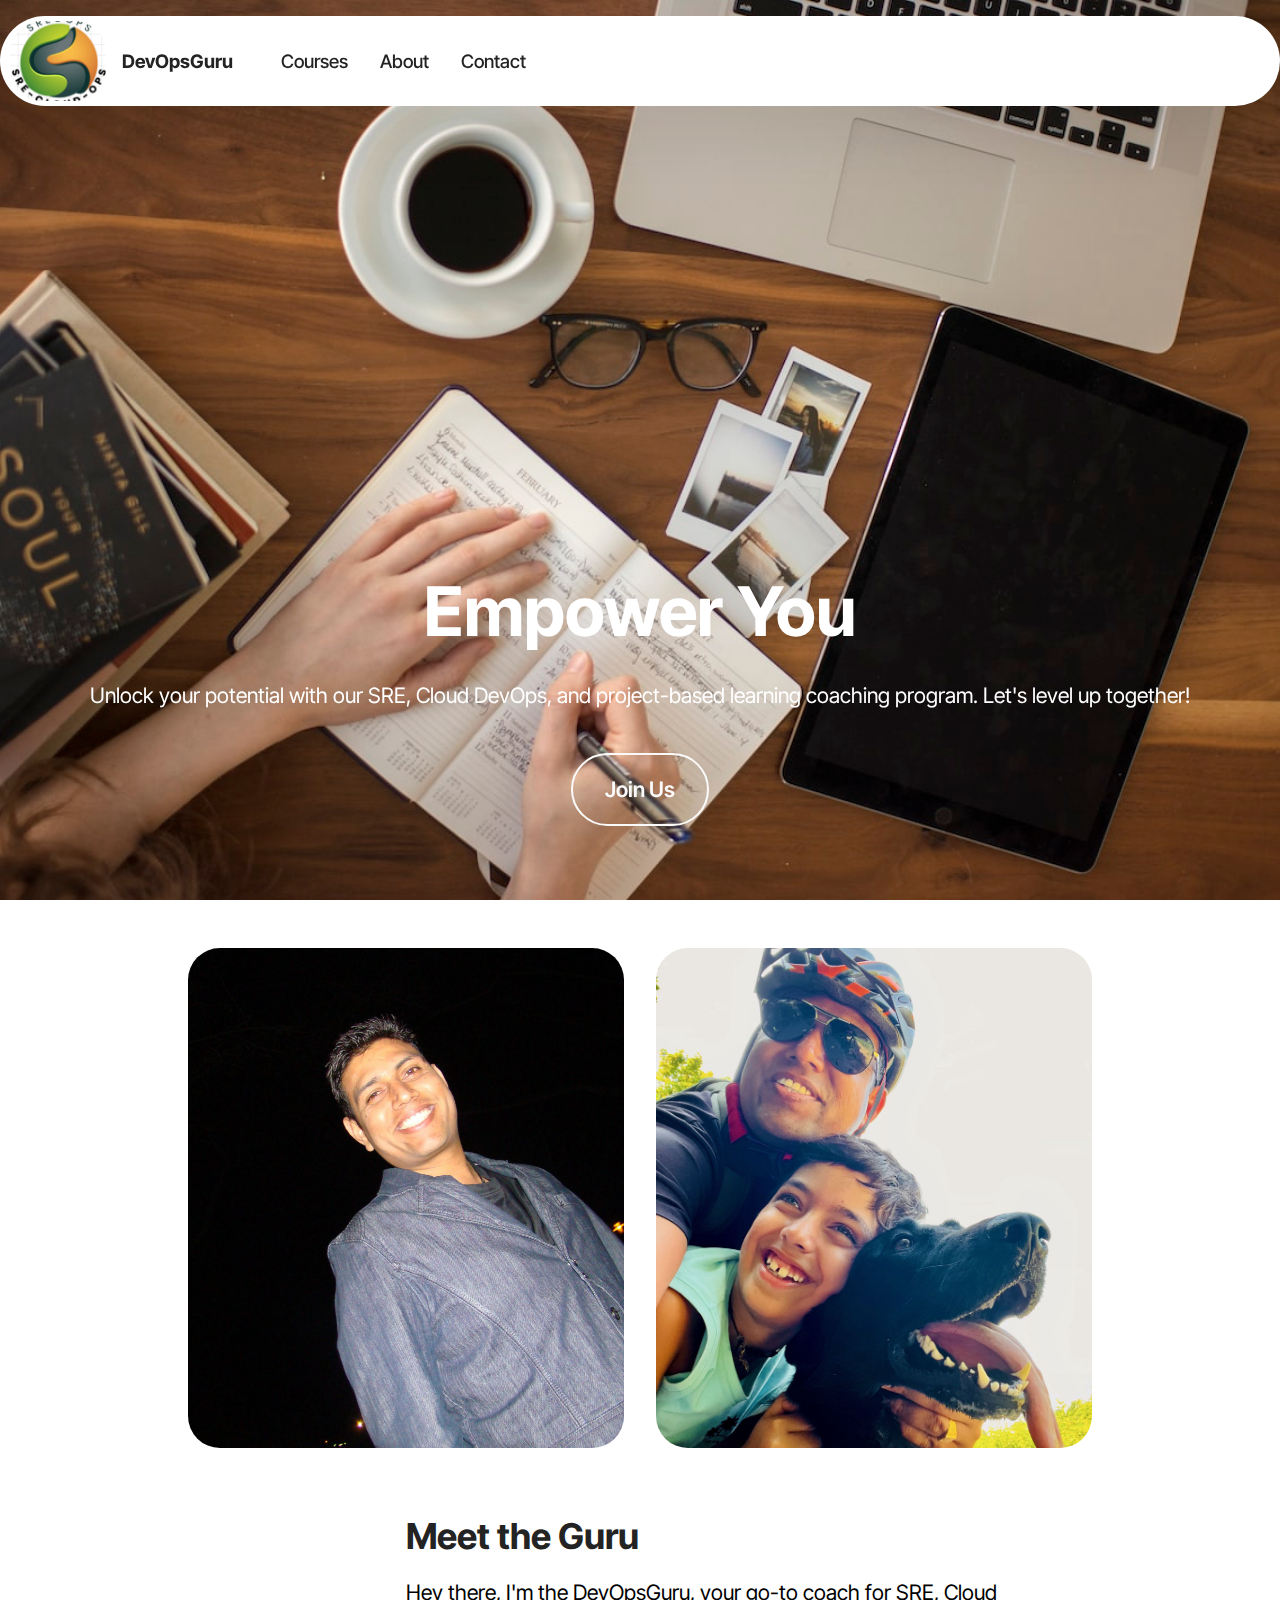
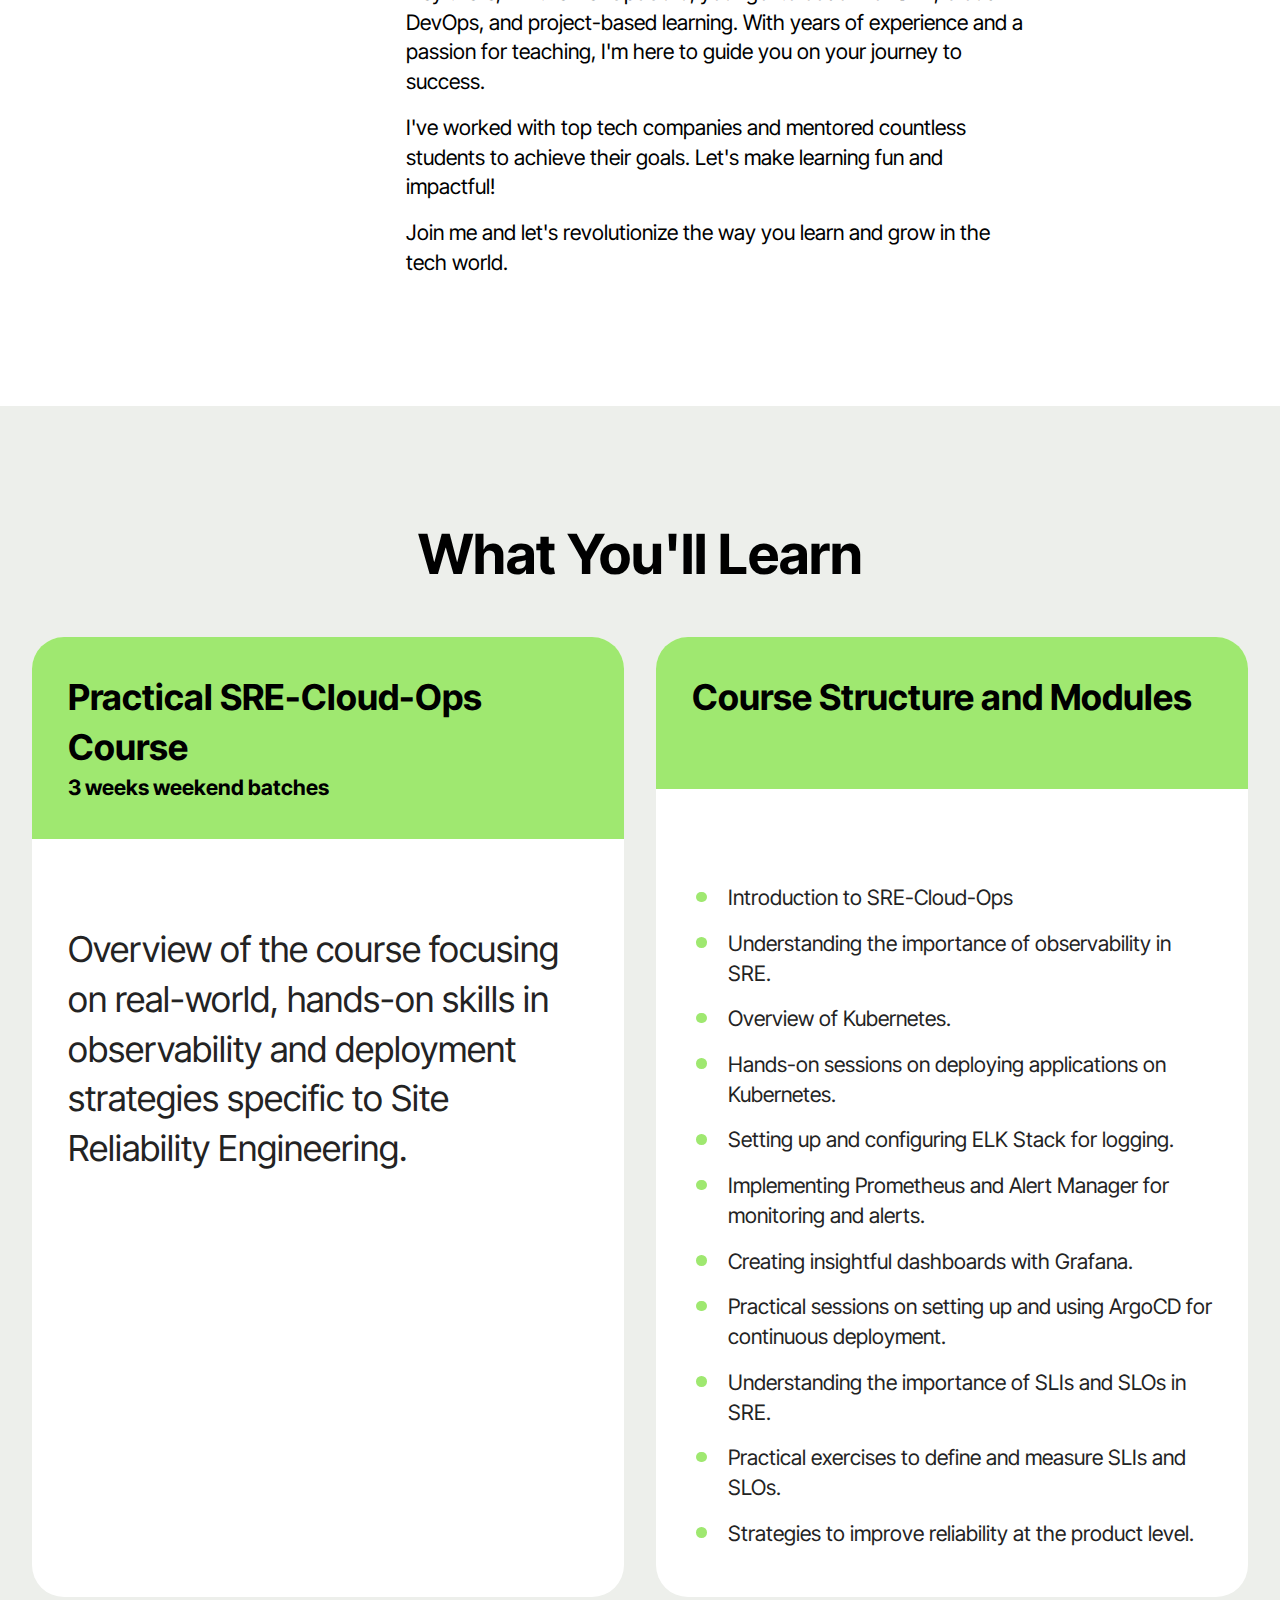
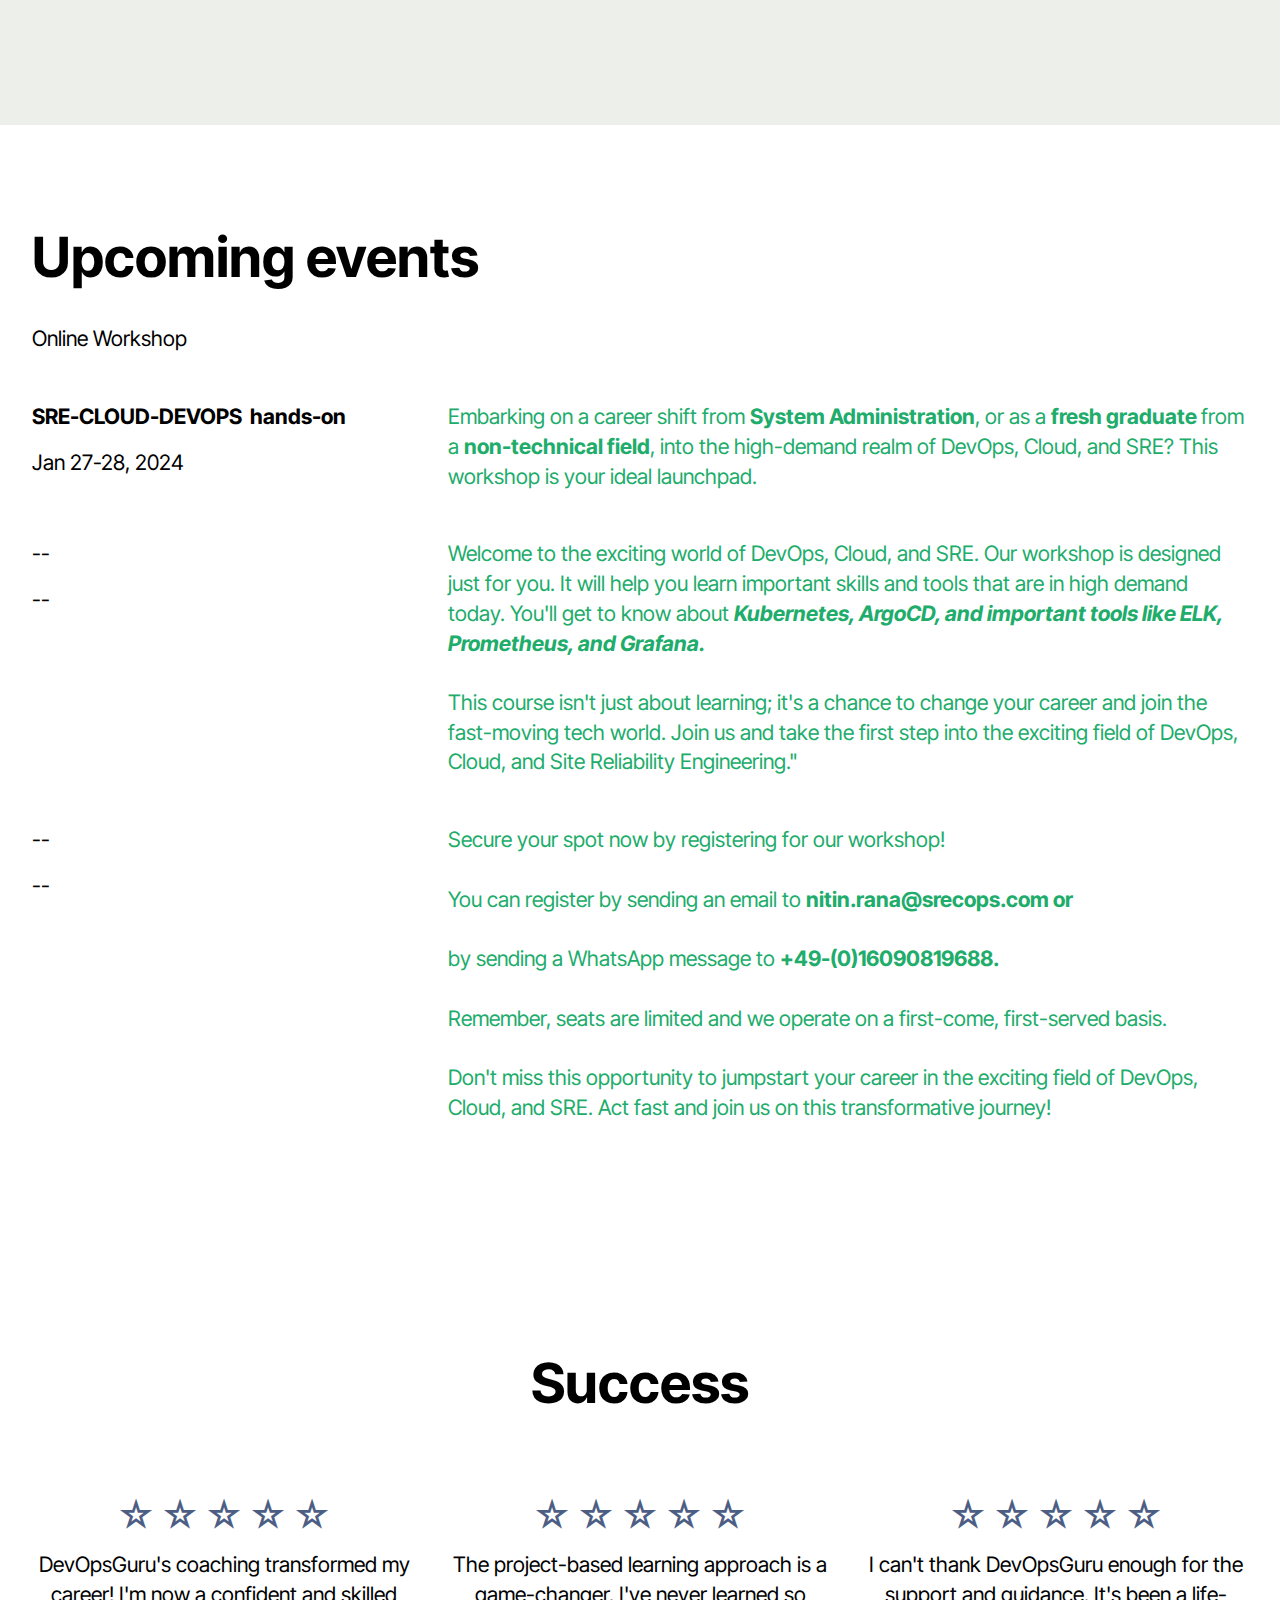
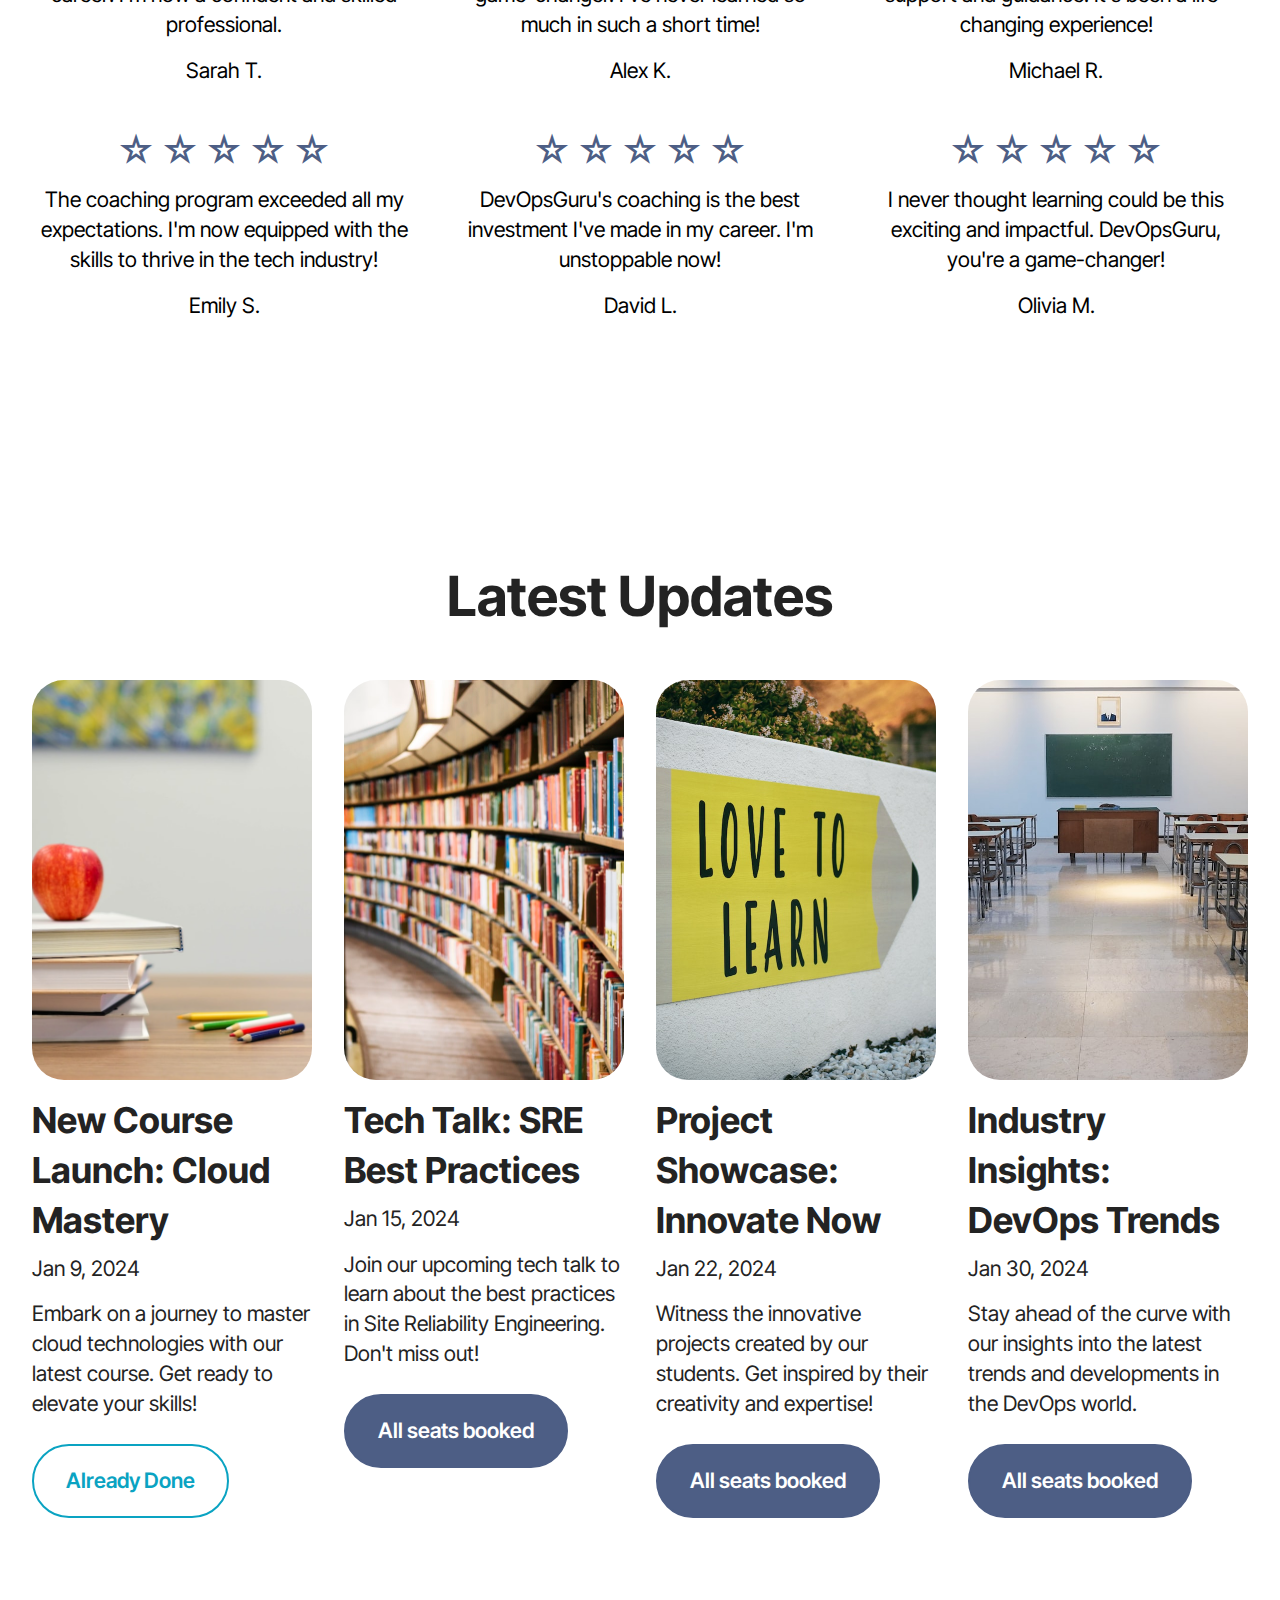
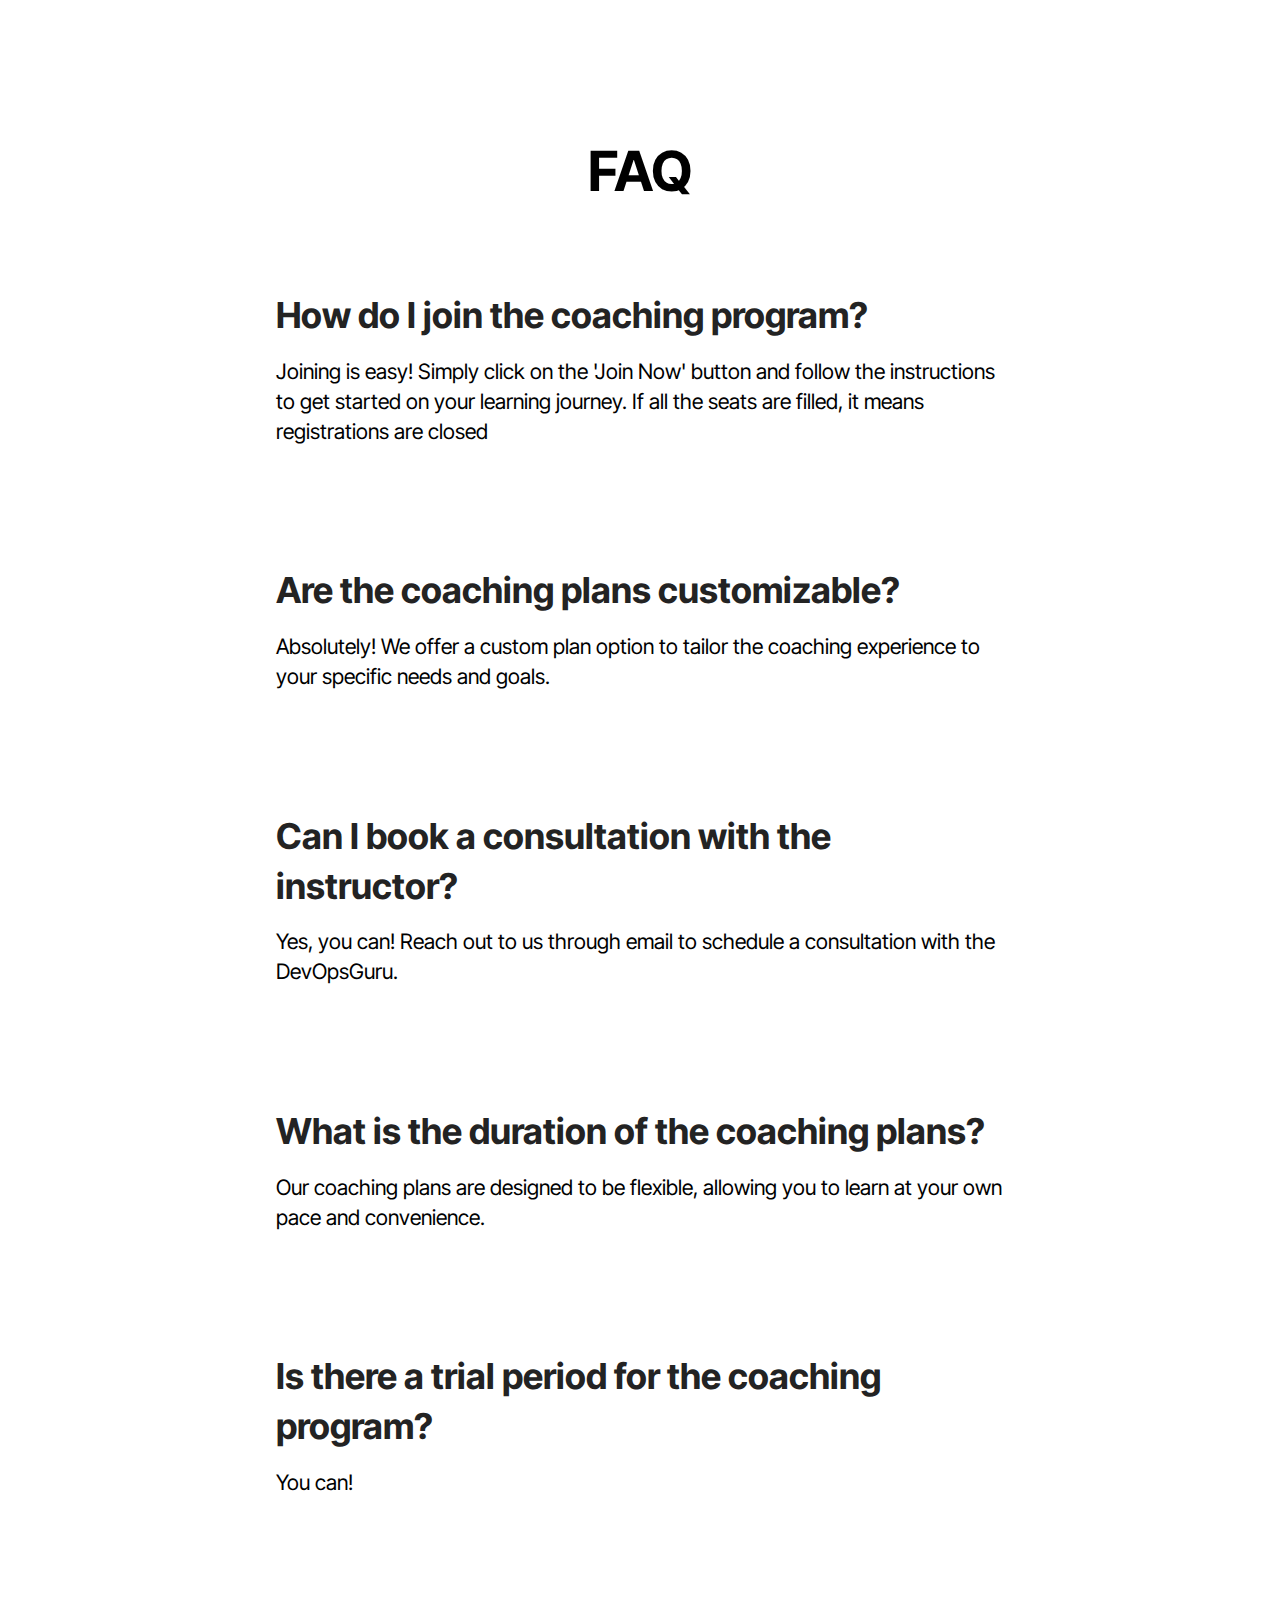
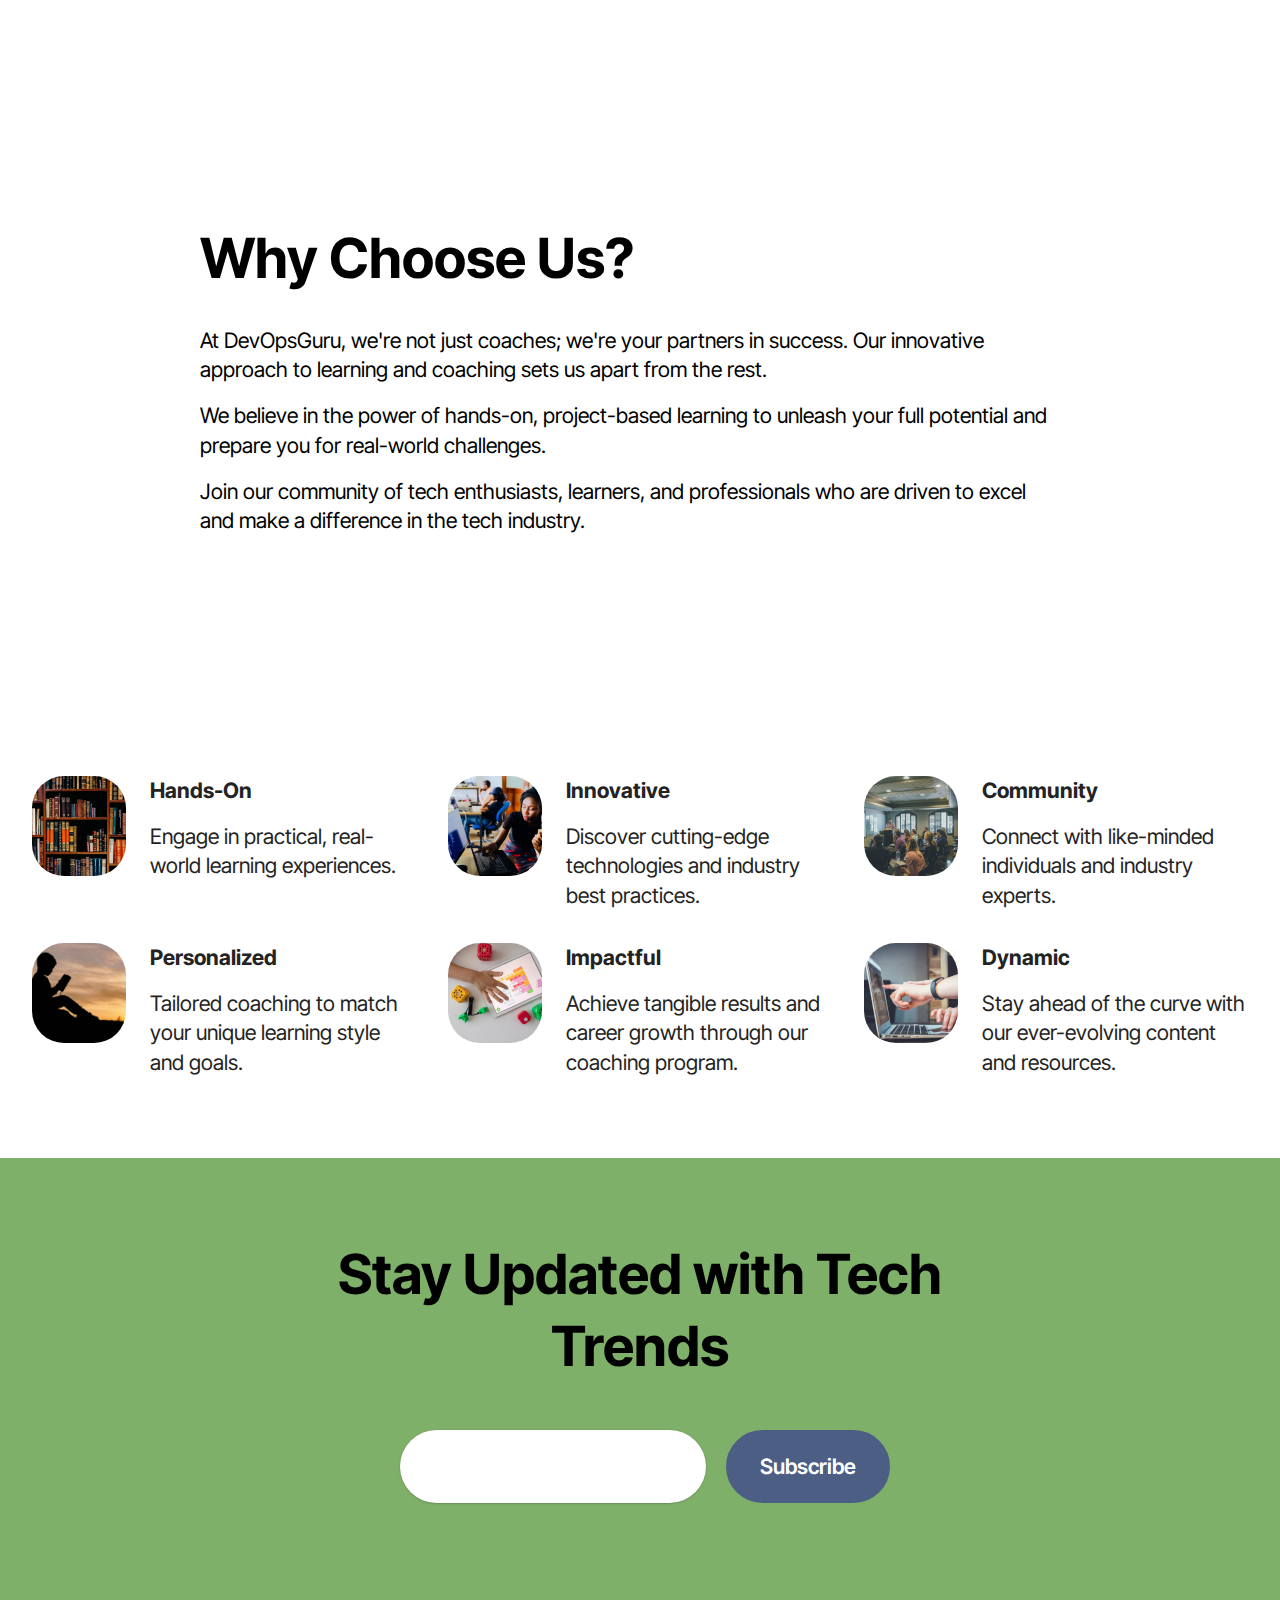
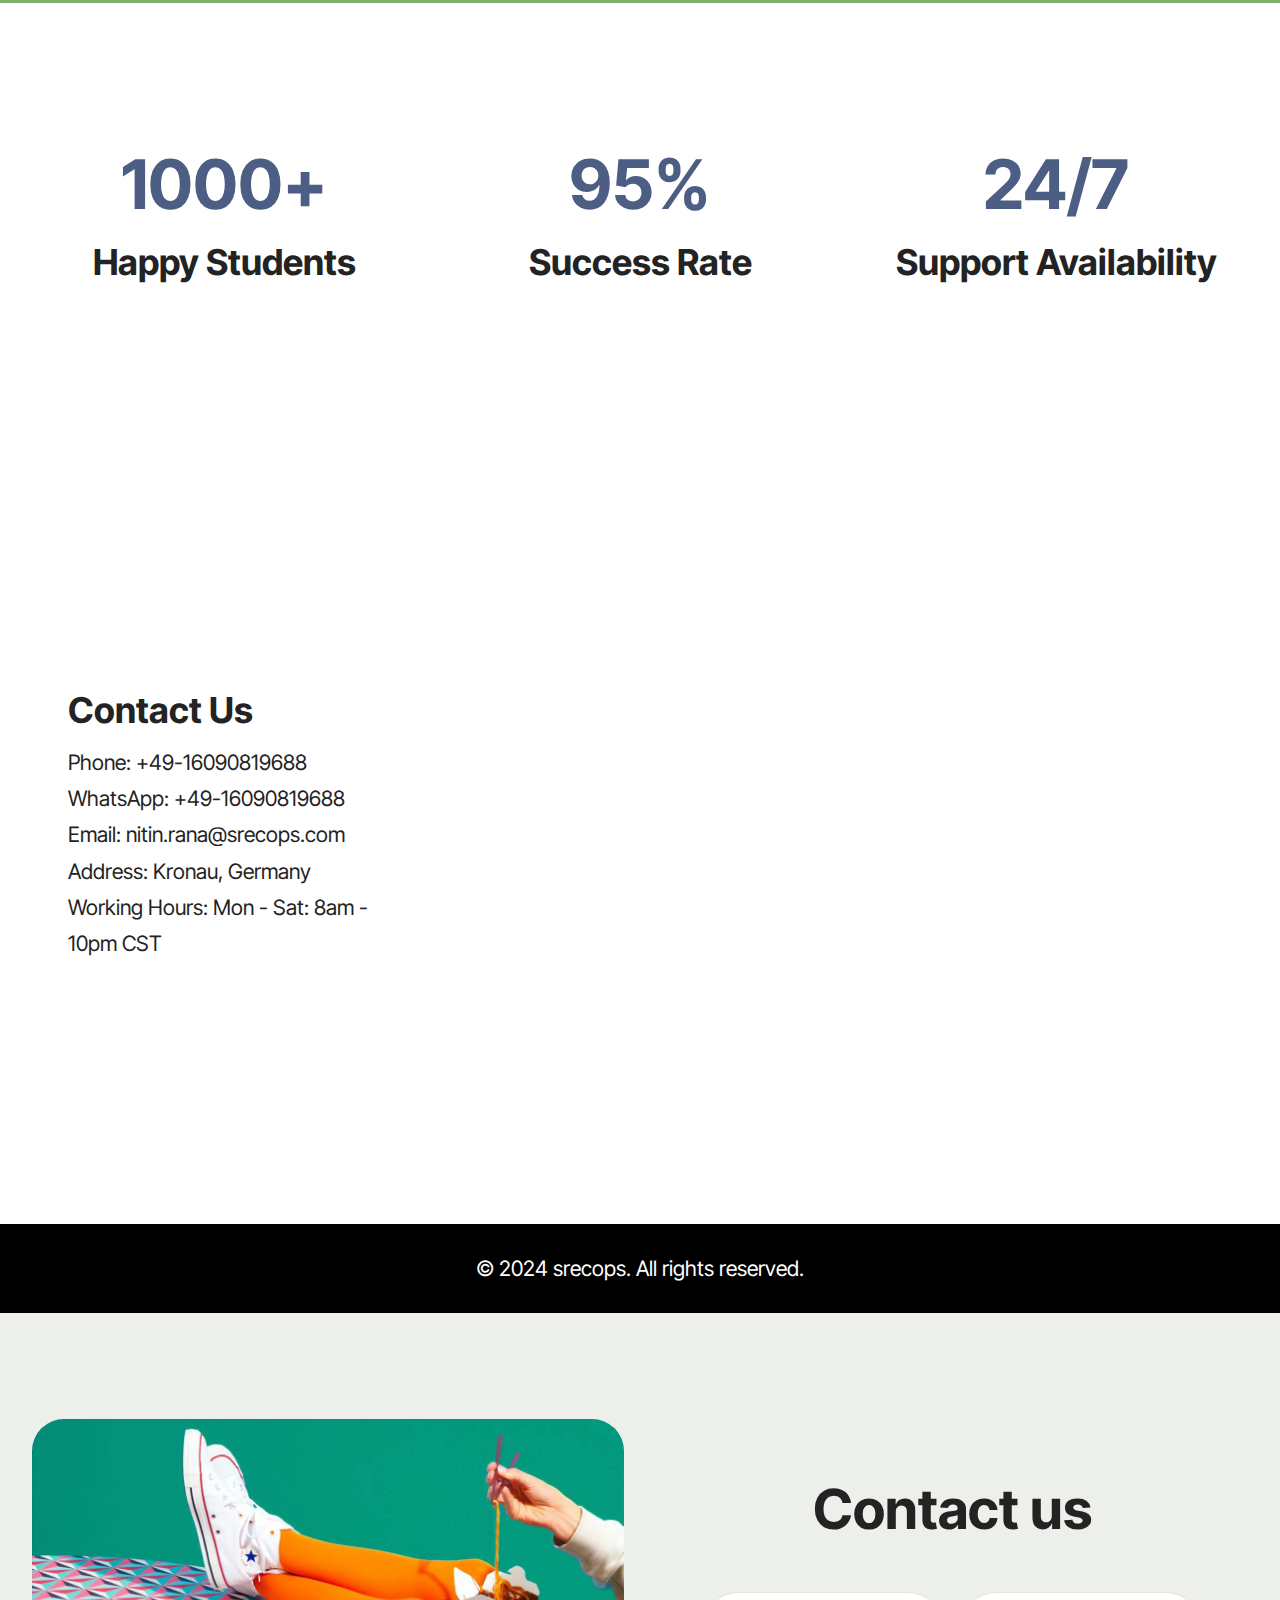
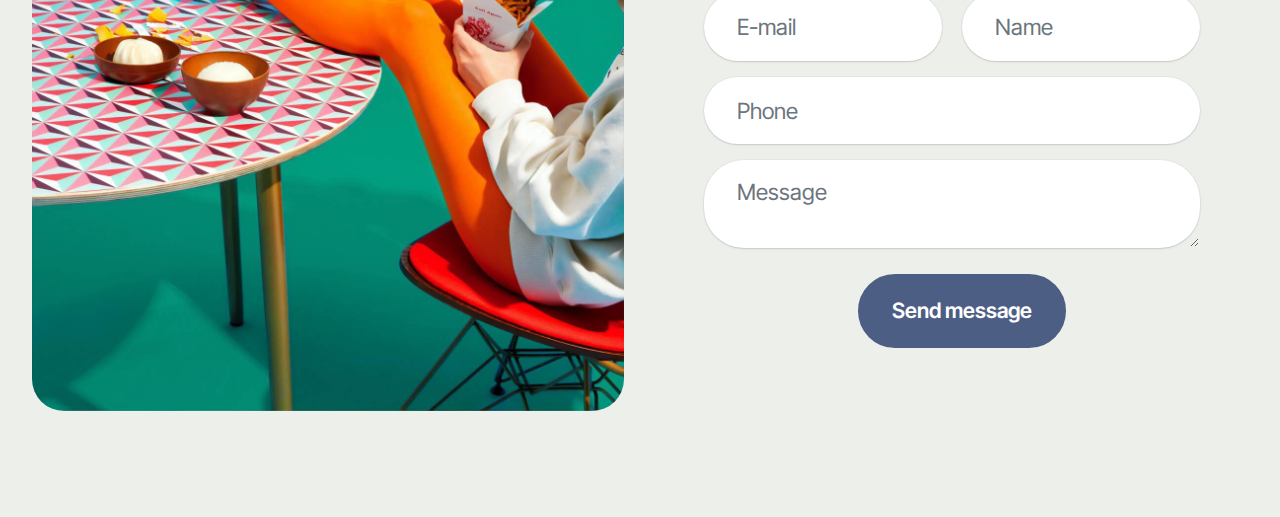
==== Dev/index.html @ bfc607c9 "added more files" ====
<!DOCTYPE html>
<html  >
<head>
  
  <meta charset="UTF-8">
  <meta http-equiv="X-UA-Compatible" content="IE=edge">
  
  <meta name="viewport" content="width=device-width, initial-scale=1, minimum-scale=1">
  <link rel="shortcut icon" href="assets/images/logo-1-206x207.png" type="image/x-icon">
  <meta name="description" content="Empower your learning journey with expert SRE, Cloud DevOps, and project-based coaching.">
  
  
  <title>Empower Learning Journey</title>
  <link rel="stylesheet" href="assets/web/assets/mobirise-icons2/mobirise2.css">
  <link rel="stylesheet" href="assets/bootstrap/css/bootstrap.min.css">
  <link rel="stylesheet" href="assets/bootstrap/css/bootstrap-grid.min.css">
  <link rel="stylesheet" href="assets/bootstrap/css/bootstrap-reboot.min.css">
  <link rel="stylesheet" href="assets/parallax/jarallax.css">
  <link rel="stylesheet" href="assets/dropdown/css/style.css">
  <link rel="stylesheet" href="assets/theme/css/style.css">
  <link rel="preload" href="https://fonts.googleapis.com/css2?family=Inter+Tight:wght@400;700&display=swap&display=swap" as="style" onload="this.onload=null;this.rel='stylesheet'">
  <noscript><link rel="stylesheet" href="https://fonts.googleapis.com/css2?family=Inter+Tight:wght@400;700&display=swap&display=swap"></noscript>
  <link rel="preload" as="style" href="assets/mobirise/css/mbr-additional.css"><link rel="stylesheet" href="assets/mobirise/css/mbr-additional.css" type="text/css">

  
  
  
</head>
<body>
  
  <section data-bs-version="5.1" class="menu menu2 cid-u0TIblHGQq" once="menu" id="menu-5-u0TIblHGQq">
	

	<nav class="navbar navbar-dropdown navbar-fixed-top navbar-expand-lg">
		<div class="container">
			<div class="navbar-brand">
				<span class="navbar-logo">
					<a href="#">
						<img src="assets/images/logo-1-206x207.png" alt="" style="height: 5rem;">
					</a>
				</span>
				<span class="navbar-caption-wrap"><a class="navbar-caption text-black display-4" href="#">DevOpsGuru</a></span>
			</div>
			<button class="navbar-toggler" type="button" data-toggle="collapse" data-bs-toggle="collapse" data-target="#navbarSupportedContent" data-bs-target="#navbarSupportedContent" aria-controls="navbarNavAltMarkup" aria-expanded="false" aria-label="Toggle navigation">
				<div class="hamburger">
					<span></span>
					<span></span>
					<span></span>
					<span></span>
				</div>
			</button>
			<div class="collapse navbar-collapse" id="navbarSupportedContent">
				<ul class="navbar-nav nav-dropdown nav-right" data-app-modern-menu="true"><li class="nav-item">
						<a class="nav-link link text-black text-primary display-4" href="index.html#pricing03-2">Courses</a>
					</li>
					<li class="nav-item">
						<a class="nav-link link text-black text-primary show display-4" href="index.html#article01-9" aria-expanded="false">About</a>
					</li>
					<li class="nav-item">
						<a class="nav-link link text-black text-primary display-4" href="index.html#contacts-3-u0TIblMG52">Contact</a>
					</li></ul>
				
				
			</div>
		</div>
	</nav>
</section>

<section data-bs-version="5.1" class="header16 cid-u0TIblHPa0 mbr-fullscreen mbr-parallax-background" id="hero-17-u0TIblHPa0">
  
  
  <div class="container-fluid">
    <div class="row">
      <div class="content-wrap col-12 col-md-12">
        <h1 class="mbr-section-title mbr-fonts-style mbr-white mb-4 display-1">
          <strong>Empower You</strong>
        </h1>
        
        <p class="mbr-fonts-style mbr-text mbr-white mb-4 display-7">Unlock your potential with our SRE, Cloud DevOps, and project-based learning coaching program. Let's level up together!</p>
        <div class="mbr-section-btn"><a class="btn btn-white-outline display-7" href="index.html#form03-0">Join Us</a></div>
      </div>
    </div>
  </div>
</section>

<section data-bs-version="5.1" class="article01 cid-u16eREgVsH mbr-fullscreen" id="article01-9">
	

	
	
	<div class="container-fluid">
		<div class="row justify-content-center">
			<div class="card col-md-12 col-lg-9">
				<div class="card-wrapper">
					<div class="row">
						<div class="image-wrapper col-12 col-sm-6 justify-content-center">
							<img src="assets/images/single2-1256x942.jpg" alt="">
						</div>
						<div class="image-wrapper col-12 col-sm-6 justify-content-center">
							<img src="assets/images/img-2327-929x1239.jpg" alt="">
						</div>
					</div>

					<div class="card-box align-left mb-3 card-content-text">
						<h4 class="card-title mbr-fonts-style mbr-white mb-0 display-5">
							<strong>Meet the Guru</strong>
						</h4>
						<p class="mbr-text mbr-fonts-style mt-3 mb-0 display-7">Hey there, I'm the DevOpsGuru, your go-to coach for SRE, Cloud DevOps, and project-based learning. With years of experience and a passion for teaching, I'm here to guide you on your journey to success.</p>

						<p class="mbr-text mbr-fonts-style mt-3 mb-0 display-7">I've worked with top tech companies and mentored countless students to achieve their goals. Let's make learning fun and impactful!</p>

						<p class="mbr-text mbr-fonts-style mt-3 mb-0 display-7">Join me and let's revolutionize the way you learn and grow in the tech world.</p>

						
					</div>
				</div>
			</div>
		</div>
	</div>
</section>

<section data-bs-version="5.1" class="pricing03 cid-u15U9e8Ml0" id="pricing03-2">
  

  
  <div class="container">
    <div class="row justify-content-center">
      <div class="col-12 content-head">
        <div class="mbr-section-head mb-5">
          <h4 class="mbr-section-title mbr-fonts-style align-center mb-0 display-2">
            <strong>What You'll Learn</strong></h4>
          
        </div>
      </div>
    </div>
    <div class="row">
      <div class="item features-without-image col-12 col-md-6 col-lg-6 item-mb active">
        <div class="item-wrapper">
          <div class="item-head">
            <h5 class="item-title mbr-fonts-style mb-0 display-5"><strong>Practical SRE-Cloud-Ops Course</strong></h5>
            <h6 class="item-subtitle mbr-fonts-style mb-0 display-7"><strong>3 weeks weekend batches</strong></h6>
          </div>
          <div class="item-content">
            <p class="mbr-text mbr-fonts-style display-5"><br>Overview of the course focusing on real-world, hands-on skills in observability and deployment strategies specific to Site Reliability Engineering.<br><br></p><p><br><br><br></p><p></p>
            <div class="mb-4">
            </div>
            <div class="counter-container mbr-text mbr-fonts-style display-5">
              <div><br></div>
            </div>
          </div>
          
        </div>
      </div>
      <div class="item features-without-image col-12 col-md-6 col-lg-6 item-mb">
        <div class="item-wrapper">
          <div class="item-head">
            <h5 class="item-title mbr-fonts-style mb-0 display-5"><strong>Course Structure and Modules</strong></h5>
            <h6 class="item-subtitle mbr-fonts-style mt-0 mb-0 display-7"><br></h6>
          </div>
          <div class="item-content">
            <p class="mbr-text mbr-fonts-style display-4"><br>
            </p>
            <div class="mb-4">
            </div>
            <div class="counter-container mbr-text mbr-fonts-style display-7">
              <ul>
                <li>Introduction to SRE-Cloud-Ops</li><li>Understanding the importance of observability in SRE.</li><li>Overview of Kubernetes.</li><li>Hands-on sessions on deploying applications on Kubernetes.</li><li>Setting up and configuring ELK Stack for logging.</li><li>Implementing Prometheus and Alert Manager for monitoring and alerts.</li><li>Creating insightful dashboards with Grafana.</li><li>Practical sessions on setting up and using ArgoCD for continuous deployment.</li><li>Understanding the importance of SLIs and SLOs in SRE.<br></li><li>Practical exercises to define and measure SLIs and SLOs.</li><li>Strategies to improve reliability at the product level.</li>
              </ul>
            </div>
          </div>
          
        </div>
      </div>
      
    </div>
  </div>
</section>

<section data-bs-version="5.1" class="news01 cid-u161qWl7UT" id="news01-6">
  
  <div class="container">
    <div class="row justify-content-center">
      <div class="col-12 mb-5 content-head">
        <h3 class="mbr-section-title mbr-fonts-style align-center mb-0 display-2">
          <strong>Upcoming events</strong>
        </h3>
        <h5 class="mbr-section-subtitle mbr-fonts-style align-center mb-0 mt-4 display-7">
          Online Workshop</h5>
      </div>
    </div>
    <div class="row justify-content-left item features-without-image mb-4 active">
      <div class="col-12 col-lg-4">
        <h5 class="mbr-card-title mbr-fonts-style mt-0 mb-3 display-7"><strong>SRE-CLOUD-DEVOPS&nbsp; hands-on&nbsp;</strong></h5>
        <h6 class="mbr-card-subtitle mbr-fonts-style mt-0 mb-3 display-7">Jan 27-28, 2024</h6>
      </div>
      <div class="col-12 col-lg-8 item-wrapper">
       <p class="mbr-text mbr-fonts-style mt-0 display-7">Embarking on a career shift from <strong>System Administration</strong>, or as a <strong>fresh graduate </strong>from a <strong>non-technical field</strong>, into the high-demand realm of DevOps, Cloud, and SRE? This workshop is your ideal launchpad.</p>
        
      </div>

    </div>
    <div class="row justify-content-left item features-without-image mb-4">
      <div class="col-12 col-lg-4">
        <h5 class="mbr-card-title mbr-fonts-style mt-0 mb-3 display-7">--</h5>
        <h6 class="mbr-card-subtitle mbr-fonts-style mt-0 mb-3 display-7">--</h6>
      </div>
      <div class="col-12 col-lg-8 item-wrapper">
        <p class="mbr-text mbr-fonts-style mt-0 display-7">
          Welcome to the exciting world of DevOps, Cloud, and SRE. Our workshop is designed just for you. It will help you learn important skills and tools that are in high demand today. You'll get to know about <em><strong>Kubernetes, ArgoCD, and important tools like ELK, Prometheus, and Grafana.</strong></em><br><br> This course isn't just about learning; it's a chance to change your career and join the fast-moving tech world. Join us and take the first step into the exciting field of DevOps, Cloud, and Site Reliability Engineering."
        </p>
        
      </div>

    </div>
    <div class="row justify-content-left item features-without-image mb-4">
      <div class="col-12 col-lg-4">
        <h5 class="mbr-card-title mbr-fonts-style mt-0 mb-3 display-7">--</h5>
        <h6 class="mbr-card-subtitle mbr-fonts-style mt-0 mb-3 display-7">--</h6>
      </div>
      <div class="col-12 col-lg-8 item-wrapper">
        <p class="mbr-text mbr-fonts-style mt-0 display-7">Secure your spot now by registering for our workshop!<br> <br>You can register by sending an email to <strong>nitin.rana@srecops.com or <br></strong><br>by sending a WhatsApp message to <strong>+49-(0)16090819688. </strong><br><br>Remember, seats are limited and we operate on a first-come, first-served basis.<br><br> Don't miss this opportunity to jumpstart your career in the exciting field of DevOps, Cloud, and SRE. Act fast and join us on this transformative journey!</p>
        
      </div>
    </div>
  </div>
</section>

<section data-bs-version="5.1" class="people02 cid-u0TIblJE20" id="testimonials-2-u0TIblJE20">
    

    
    
    <div class="container">
        <div class="row mb-5 justify-content-center">
            <div class="col-12 content-head">
                <h3 class="mbr-section-title mbr-fonts-style align-center mb-4 display-2">
                    <strong>Success</strong>
                </h3>
                
            </div>
        </div>
        <div class="row">
            <div class="item features-without-image col-12 col-md-6 col-lg-4 mb-5">
                <div class="item-wrapper">
                    <div class="card-box align-center">
                        <div class="iconfont-wrapper mb-3">
                            <span class="mbr-iconfont mobi-mbri-star mobi-mbri"></span>
                            <span class="mbr-iconfont mobi-mbri-star mobi-mbri"></span>
                            <span class="mbr-iconfont mobi-mbri-star mobi-mbri"></span>
                            <span class="mbr-iconfont mobi-mbri-star mobi-mbri"></span>
                            <span class="mbr-iconfont mobi-mbri-star mobi-mbri"></span>
                        </div>
                        <h5 class="card-title mbr-fonts-style mb-3 display-7">DevOpsGuru's coaching transformed my career! I'm now a confident and skilled professional.</h5>
                        <p class="card-text mbr-fonts-style mb-0 display-7">Sarah T.</p>
                    </div>
                </div>
            </div>
            <div class="item features-without-image col-12 col-md-6 col-lg-4 mb-5">
                <div class="item-wrapper">
                    <div class="card-box align-center">
                        <div class="iconfont-wrapper mb-3">
                            <span class="mbr-iconfont mobi-mbri-star mobi-mbri"></span>
                            <span class="mbr-iconfont mobi-mbri-star mobi-mbri"></span>
                            <span class="mbr-iconfont mobi-mbri-star mobi-mbri"></span>
                            <span class="mbr-iconfont mobi-mbri-star mobi-mbri"></span>
                            <span class="mbr-iconfont mobi-mbri-star mobi-mbri"></span>
                        </div>
                        <h5 class="card-title mbr-fonts-style mb-3 display-7">The project-based learning approach is a game-changer. I've never learned so much in such a short time!</h5>
                        <p class="card-text mbr-fonts-style mb-0 display-7">Alex K.</p>
                    </div>
                </div>
            </div>
            <div class="item features-without-image col-12 col-md-6 col-lg-4 mb-5">
                <div class="item-wrapper">
                    <div class="card-box align-center">
                        <div class="iconfont-wrapper mb-3">
                            <span class="mbr-iconfont mobi-mbri-star mobi-mbri"></span>
                            <span class="mbr-iconfont mobi-mbri-star mobi-mbri"></span>
                            <span class="mbr-iconfont mobi-mbri-star mobi-mbri"></span>
                            <span class="mbr-iconfont mobi-mbri-star mobi-mbri"></span>
                            <span class="mbr-iconfont mobi-mbri-star mobi-mbri"></span>
                        </div>
                        <h5 class="card-title mbr-fonts-style mb-3 display-7">I can't thank DevOpsGuru enough for the support and guidance. It's been a life-changing experience!</h5>
                        <p class="card-text mbr-fonts-style mb-0 display-7">Michael R.</p>
                    </div>
                </div>
            </div>
            <div class="item features-without-image col-12 col-md-6 col-lg-4 mb-5">
                <div class="item-wrapper">
                    <div class="card-box align-center">
                        <div class="iconfont-wrapper mb-3">
                            <span class="mbr-iconfont mobi-mbri-star mobi-mbri"></span>
                            <span class="mbr-iconfont mobi-mbri-star mobi-mbri"></span>
                            <span class="mbr-iconfont mobi-mbri-star mobi-mbri"></span>
                            <span class="mbr-iconfont mobi-mbri-star mobi-mbri"></span>
                            <span class="mbr-iconfont mobi-mbri-star mobi-mbri"></span>
                        </div>
                        <h5 class="card-title mbr-fonts-style mb-3 display-7">The coaching program exceeded all my expectations. I'm now equipped with the skills to thrive in the tech industry!</h5>
                        <p class="card-text mbr-fonts-style mb-0 display-7">Emily S.</p>
                    </div>
                </div>
            </div>
            <div class="item features-without-image col-12 col-md-6 col-lg-4 mb-5">
                <div class="item-wrapper">
                    <div class="card-box align-center">
                        <div class="iconfont-wrapper mb-3">
                            <span class="mbr-iconfont mobi-mbri-star mobi-mbri"></span>
                            <span class="mbr-iconfont mobi-mbri-star mobi-mbri"></span>
                            <span class="mbr-iconfont mobi-mbri-star mobi-mbri"></span>
                            <span class="mbr-iconfont mobi-mbri-star mobi-mbri"></span>
                            <span class="mbr-iconfont mobi-mbri-star mobi-mbri"></span>
                        </div>
                        <h5 class="card-title mbr-fonts-style mb-3 display-7">DevOpsGuru's coaching is the best investment I've made in my career. I'm unstoppable now!</h5>
                        <p class="card-text mbr-fonts-style mb-0 display-7">David L.</p>
                    </div>
                </div>
            </div>
            <div class="item features-without-image col-12 col-md-6 col-lg-4 mb-5">
                <div class="item-wrapper">
                    <div class="card-box align-center">
                        <div class="iconfont-wrapper mb-3">
                            <span class="mbr-iconfont mobi-mbri-star mobi-mbri"></span>
                            <span class="mbr-iconfont mobi-mbri-star mobi-mbri"></span>
                            <span class="mbr-iconfont mobi-mbri-star mobi-mbri"></span>
                            <span class="mbr-iconfont mobi-mbri-star mobi-mbri"></span>
                            <span class="mbr-iconfont mobi-mbri-star mobi-mbri"></span>
                        </div>
                        <h5 class="card-title mbr-fonts-style mb-3 display-7">I never thought learning could be this exciting and impactful. DevOpsGuru, you're a game-changer!</h5>
                        <p class="card-text mbr-fonts-style mb-0 display-7">Olivia M.</p>
                    </div>
                </div>
            </div>
        </div>
        <div class="row mt-0 mt-md-5">
            
        </div>
    </div>
</section>

<section data-bs-version="5.1" class="features03 cid-u0TIblKivq" id="news-1-u0TIblKivq">
  
  
  <div class="container">
    <div class="row justify-content-center mb-5">
      <div class="col-12 content-head">
        <div class="mbr-section-head">
          <h4 class="mbr-section-title mbr-fonts-style align-center mb-0 display-2">
            <strong>Latest Updates</strong>
          </h4>
          
        </div>
      </div>
    </div>
    <div class="row">
      <div class="item features-image col-12 col-md-6 col-lg-3 active">
        <div class="item-wrapper">
          <div class="item-img mb-3">
            <img src="assets/images/photo-1503676260728-1c00da094a0b.jpeg" alt="" title="">
          </div>
          <div class="item-content align-left">
            <h5 class="item-title mbr-fonts-style mt-0 mb-2 display-5">
              <strong>New Course Launch: Cloud Mastery</strong>
            </h5>
            <p class="mbr-text mbr-fonts-style mb-3 display-7">Jan 9, 2024</p>
            <p class="mbr-text mbr-fonts-style mb-3 display-7">Embark on a journey to master cloud technologies with our latest course. Get ready to elevate your skills!</p>
            <div class="mbr-section-btn item-footer"><a href="" class="btn item-btn btn-info-outline display-7">Already Done</a></div>
          </div>
        </div>
      </div>
      <div class="item features-image col-12 col-md-6 col-lg-3">
        <div class="item-wrapper">
          <div class="item-img mb-3">
            <img src="assets/images/photo-1524995997946-a1c2e315a42f.jpeg" alt="" title="" data-slide-to="1" data-bs-slide-to="1">
          </div>
          <div class="item-content align-left">
            <h5 class="item-title mbr-fonts-style mb-2 mt-0 display-5">
              <strong>Tech Talk: SRE Best Practices</strong>
            </h5>
            <p class="mbr-text mbr-fonts-style mb-3 display-7">Jan 15, 2024</p>
            <p class="mbr-text mbr-fonts-style mb-3 display-7">Join our upcoming tech talk to learn about the best practices in Site Reliability Engineering. Don't miss out!</p>
            <div class="mbr-section-btn item-footer"><a href="" class="btn item-btn btn-primary display-7">All seats booked</a></div>
          </div>
        </div>
      </div>
      <div class="item features-image col-12 col-md-6 col-lg-3">
        <div class="item-wrapper">
          <div class="item-img mb-3">
            <img src="assets/images/photo-1546410531-bb4caa6b424d.jpeg" alt="" title="" data-slide-to="2" data-bs-slide-to="2">
          </div>
          <div class="item-content align-left">
            <h5 class="item-title mbr-fonts-style mb-2 mt-0 display-5">
              <strong>Project Showcase: Innovate Now</strong>
            </h5>
            <p class="mbr-text mbr-fonts-style mb-3 display-7">Jan 22, 2024</p>
            <p class="mbr-text mbr-fonts-style mb-3 display-7">Witness the innovative projects created by our students. Get inspired by their creativity and expertise!</p>
            <div class="mbr-section-btn item-footer"><a href="" class="btn item-btn btn-primary display-7">All seats booked</a></div>
          </div>
        </div>
      </div>
      <div class="item features-image col-12 col-md-6 col-lg-3">
        <div class="item-wrapper">
          <div class="item-img mb-3">
            <img src="assets/images/photo-1580582932707-520aed937b7b.jpeg" alt="" title="" data-slide-to="2" data-bs-slide-to="2">
          </div>
          <div class="item-content align-left">
            <h5 class="item-title mbr-fonts-style mb-2 mt-0 display-5">
              <strong>Industry Insights: DevOps Trends</strong>
            </h5>
            <p class="mbr-text mbr-fonts-style mb-3 display-7">Jan 30, 2024</p>
            <p class="mbr-text mbr-fonts-style mb-3 display-7">Stay ahead of the curve with our insights into the latest trends and developments in the DevOps world.</p>
            <div class="mbr-section-btn item-footer"><a href="" class="btn item-btn btn-primary display-7">All seats booked</a></div>
          </div>
        </div>
      </div>
    </div>
  </div>
</section>

<section data-bs-version="5.1" class="list05 cid-u0TIblKefB" id="faq-3-u0TIblKefB">
    
    <div class="container">
        <div class="col-12 mb-5 content-head">
            <h3 class="mbr-section-title mbr-fonts-style align-center mb-0 display-2">
                <strong>FAQ</strong>
            </h3>
            
        </div>
        <div class="row justify-content-center ">
            <div class="col-12 col-lg-8">
                <div class="item features-without-image col-12 active">
                    <div class="item-wrapper">
                        <h5 class="mbr-card-title mbr-fonts-style mt-0 mb-3 display-5">
                            <strong>How do I join the coaching program?</strong></h5>
                        <p class="mbr-text mbr-fonts-style mt-0 mb-3 display-7">Joining is easy! Simply click on the 'Join Now' button and follow the instructions to get started on your learning journey. If all the seats are filled, it means registrations are closed</p>
                    </div>
                </div>
                <div class="item features-without-image col-12">
                    <div class="item-wrapper">
                        <h5 class="mbr-card-title mbr-fonts-style mt-0 mb-3 display-5">
                            <strong>Are the coaching plans customizable?</strong></h5>
                        <p class="mbr-text mbr-fonts-style mt-0 mb-3 display-7">Absolutely! We offer a custom plan option to tailor the coaching experience to your specific needs and goals.</p>
                    </div>
                </div>
                <div class="item features-without-image col-12">
                    <div class="item-wrapper">
                        <h5 class="mbr-card-title mbr-fonts-style mt-0 mb-3 display-5">
                            <strong>Can I book a consultation with the instructor?</strong></h5>
                        <p class="mbr-text mbr-fonts-style mt-0 mb-3 display-7">Yes, you can! Reach out to us through email to schedule a consultation with the DevOpsGuru.</p>
                    </div>
                </div>
                <div class="item features-without-image col-12">
                  <div class="item-wrapper">
                      <h5 class="mbr-card-title mbr-fonts-style mt-0 mb-3 display-5">
                          <strong>What is the duration of the coaching plans?</strong></h5>
                      <p class="mbr-text mbr-fonts-style mt-0 mb-3 display-7">Our coaching plans are designed to be flexible, allowing you to learn at your own pace and convenience.</p>
                  </div>
              </div>
              <div class="item features-without-image col-12">
                <div class="item-wrapper">
                    <h5 class="mbr-card-title mbr-fonts-style mt-0 mb-3 display-5">
                        <strong>Is there a trial period for the coaching program?</strong></h5>
                    <p class="mbr-text mbr-fonts-style mt-0 mb-3 display-7">You can!</p>
                </div>
            </div>
            </div>
        </div>
    </div>
</section>

<section data-bs-version="5.1" class="article07 cid-u0TIblKaaz mbr-parallax-background" id="generic-text-16-u0TIblKaaz">
  

  
  
  <div class="container">
    <div class="row justify-content-center">
      <div class="card col-md-12 col-lg-10">
        <div class="card-wrapper">
          <h3 class="card-title mbr-fonts-style mbr-white mt-3 mb-4 display-2">
            <strong>Why Choose Us?</strong>
          </h3>
          <div class="row card-box align-left">
            <div class="item features-without-image col-12">
              <div class="item-wrapper">
                
                <p class="mbr-text mbr-fonts-style display-7">At DevOpsGuru, we're not just coaches; we're your partners in success. Our innovative approach to learning and coaching sets us apart from the rest.</p>
              </div>
            </div>
            <div class="item features-without-image col-12">
              <div class="item-wrapper">
                
                <p class="mbr-text mbr-fonts-style display-7">We believe in the power of hands-on, project-based learning to unleash your full potential and prepare you for real-world challenges.</p>
              </div>
            </div>
            <div class="item features-without-image col-12">
              <div class="item-wrapper">
                
                <p class="mbr-text mbr-fonts-style display-7">Join our community of tech enthusiasts, learners, and professionals who are driven to excel and make a difference in the tech industry.</p>
              </div>
            </div>
          </div>
          
        </div>
      </div>
    </div>
  </div>
</section>

<section data-bs-version="5.1" class="features15 cid-u0TIblK7BO" id="features-30-u0TIblK7BO">
    

    
    
    <div class="container">
        
        <div class="row">
            <div class="item features-without-image col-12 col-lg-4 active">
                <div class="item-wrapper">
                    <div class="img-wrapper">
                        <img src="assets/images/photo-1521587760476-6c12a4b040da.jpeg" alt="">
                    </div>
                    <div class="card-box">
                        <h4 class="card-title mbr-fonts-style mb-0 display-7">
                            <strong>Hands-On</strong>
                        </h4>
                        <h5 class="card-text mbr-fonts-style mt-3 display-7">Engage in practical, real-world learning experiences.</h5>
                    </div>
                </div>
            </div>
            <div class="item features-without-image col-12 col-lg-4">
                <div class="item-wrapper">
                    <div class="img-wrapper">
                        <img src="assets/images/photo-1531482615713-2afd69097998.jpeg" alt="" data-slide-to="1" data-bs-slide-to="1">
                    </div>
                    <div class="card-box">
                        <h4 class="card-title mbr-fonts-style mb-0 display-7">
                            <strong>Innovative</strong>
                        </h4>
                        <h5 class="card-text mbr-fonts-style mt-3 display-7">Discover cutting-edge technologies and industry best practices.</h5>
                    </div>
                </div>
            </div>
            <div class="item features-without-image col-12 col-lg-4">
                <div class="item-wrapper">
                    <div class="img-wrapper">
                        <img src="assets/images/photo-1524178232363-1fb2b075b655.jpeg" alt="" data-bs-slide-to="2" data-slide-to="2">
                    </div>
                    <div class="card-box">
                        <h4 class="card-title mbr-fonts-style mb-0 display-7">
                            <strong>Community</strong>
                        </h4>
                        <h5 class="card-text mbr-fonts-style mt-3 display-7">Connect with like-minded individuals and industry experts.</h5>
                    </div>
                </div>
            </div>
            <div class="item features-without-image col-12 col-lg-4">
                <div class="item-wrapper">
                    <div class="img-wrapper">
                        <img src="assets/images/photo-1491841550275-ad7854e35ca6.jpeg" alt="" data-slide-to="3" data-bs-slide-to="3">
                    </div>
                    <div class="card-box">
                        <h4 class="card-title mbr-fonts-style mb-0 display-7">
                            <strong>Personalized</strong>
                        </h4>
                        <h5 class="card-text mbr-fonts-style mt-3 display-7">Tailored coaching to match your unique learning style and goals.</h5>
                    </div>
                </div>
            </div>
            <div class="item features-without-image col-12 col-lg-4">
                <div class="item-wrapper">
                    <div class="img-wrapper">
                        <img src="assets/images/photo-1603354350317-6f7aaa5911c5.jpeg" alt="" data-bs-slide-to="4" data-slide-to="4">
                    </div>
                    <div class="card-box">
                        <h4 class="card-title mbr-fonts-style mb-0 display-7">
                            <strong>Impactful</strong>
                        </h4>
                        <h5 class="card-text mbr-fonts-style mt-3 display-7">Achieve tangible results and career growth through our coaching program.</h5>
                    </div>
                </div>
            </div>
            <div class="item features-without-image col-12 col-lg-4">
                <div class="item-wrapper">
                    <div class="img-wrapper">
                        <img src="assets/images/photo-1516321318423-f06f85e504b3.jpeg" alt="" data-slide-to="5" data-bs-slide-to="5">
                    </div>
                    <div class="card-box">
                        <h4 class="card-title mbr-fonts-style mb-0 display-7">
                            <strong>Dynamic</strong>
                        </h4>
                        <h5 class="card-text mbr-fonts-style mt-3 display-7">Stay ahead of the curve with our ever-evolving content and resources.</h5>
                    </div>
                </div>
            </div>
        </div>
    </div>
</section>

<section data-bs-version="5.1" class="form1 cid-u0TIblLfT0" id="subscription-form-1-u0TIblLfT0">
    

    

    <div class="container">
        <div class="row content-wrapper justify-content-center">
            <div class="col-lg-7 mbr-form">
                <div class="col-lg-12 col-md-12 col-sm-12">
                    <h5 class="mbr-section-title mbr-fonts-style mb-5 display-2">
                        <strong>Stay Updated with Tech Trends</strong>
                    </h5>
                </div>

                <div class="text-wrapper align-left" data-form-type="formoid">
                    <form action="https://mobirise.eu/" method="POST" class="mbr-form form-with-styler" data-form-title="Form Name"><input type="hidden" name="email" data-form-email="true" value="4QLUzXrWWESYYkALu3hDNRSoQDfx3c6QxKiwvwV6KZytCscHMsnC/q4lKAcuoeuiihASflgSnqNgMzVw+NQDoyUjVA8z+HVTw9F5m5vzYilqUO87Hnh6KsRHM8siMAMj.A9GHQ7txmUvfotKZ4QpqkGlGsUmL30BRbF9y2GKzABpyfYhmKEk169k2OeiLayz4vYr22cTTCwSc6accFntVbLLKEcf4GVwQnRFHICZgEhi6qlZzNHhq8wCTR4lhj6x5">
                        <div class="row">
                            <div hidden="hidden" data-form-alert="" class="alert alert-success col-12">Huuureeeeyyy!!cYou are subscribed!:)</div>
                            <div hidden="hidden" data-form-alert-danger="" class="alert alert-danger col-12">
                                Oops...! some problem!
                            </div>
                        </div>
                        <div class="dragArea row">
                            <div data-for="email" class="col-lg-6 col-md-6 col-sm-12 form-group">
                                <input type="email" name="email" data-form-field="email" class="form-control display-7" value="" id="email-subscription-form-1-u0TIblLfT0">
                            </div>
                            <div class="col-auto mbr-section-btn">
                                <button type="submit" class="w-100 btn btn-primary display-7">Subscribe</button>
                            </div>
                        </div>
                    </form>
                </div>
            </div>
        </div>
    </div>
</section>

<section data-bs-version="5.1" class="features023 cid-u0TIblLdRs" id="metrics-1-u0TIblLdRs">

    

    
    
    <div class="container">
        <div class="row justify-content-center">
            <div class="col-12 content-head">
                <div class="card-wrapper mb-5">
                    <div class="card-box align-center">
                        
                        
                        
                    </div>
                </div>
            </div>
        </div>
        <div class="row content-row">
            <div class="item features-without-image col-12 col-md-6 col-lg-4 item-mb">
                <div class="item-wrapper">
                    <div class="title mb-3">
                        <span class="num mbr-fonts-style display-1">
                            <strong>1000+</strong></span>
                    </div>
                    <h4 class="card-title mbr-fonts-style display-5">
                        <strong>Happy Students</strong>
                    </h4>
                    
                </div>
            </div>
            <div class="item features-without-image col-12 col-md-6 col-lg-4 item-mb">
                <div class="item-wrapper">
                    <div class="title mb-3">
                        <span class="num mbr-fonts-style display-1">
                            <strong>95%</strong></span>
                    </div>
                    <h4 class="card-title mbr-fonts-style display-5">
                        <strong>Success Rate</strong>
                    </h4>
                    
                </div>
            </div>
            <div class="item features-without-image col-12 col-md-6 col-lg-4 item-mb">
                <div class="item-wrapper">
                    <div class="title mb-3">
                        <span class="num mbr-fonts-style display-1">
                            <strong>24/7</strong></span>
                    </div>
                    <h4 class="card-title mbr-fonts-style display-5">
                        <strong>Support Availability</strong>
                    </h4>
                    
                </div>
            </div>
        </div>
    </div>
</section>

<section data-bs-version="5.1" class="contacts4 map1 cid-u0TIblMG52" id="contacts-3-u0TIblMG52">

	

    <div class="main_wrapper">
		<div class="b_wrapper">
			<div class="container-fluid">
				<div class="row justify-content-start">
					<div class="col-md-5 col-lg-4 item-wrapper">
                        <h5 class="cardTitle mbr-fonts-style mb-2 display-5">
                            <strong>Contact Us</strong>
                        </h5>
                        <ul class="list mbr-fonts-style display-7">
                            <li class="mbr-text item-wrap">
                            Phone:                                
                            <a href="tel:+1-123-456-7890" class="text-black">+4</a>9-16090819688</li>

                            <li class="mbr-text item-wrap">WhatsApp: 
                            <a href="tel:+1-123-456-7890" class="text-black">+4</a>9-16090819688</li> 

                            <li class="mbr-text item-wrap">                            
                            Email: nitin.rana@srecops.com</li>

                            <li class="mbr-text item-wrap">                        
                            Address:
                            Kronau, Germany</li>

                            <li class="mbr-text item-wrap">
                            Working Hours:
                            Mon - Sat: 8am - 10pm CST</li>
                        </ul>
					</div>
				</div>
			</div>
		</div>
        <div class="google-map"><iframe frameborder="0" style="border:0" src="https://maps.google.com/maps?width=100%&amp;height=100%&amp;hl=en&amp;q=kronau, germany&amp;t=&amp;z=14&amp;ie=UTF8&amp;iwloc=B&amp;output=embed" allowfullscreen=""></iframe></div>
	</div>
</section>

<section data-bs-version="5.1" class="footer4 cid-u0TIblNIhq" once="footers" id="footer-4-u0TIblNIhq">

    

    

    <div class="container">
        <div class="media-container-row align-center mbr-white">
            <div class="col-12">
                <p class="mbr-text mb-0 mbr-fonts-style display-7">© 2024 srecops. All rights reserved.</p>
            </div>
        </div>
    </div>
</section>

<section data-bs-version="5.1" class="form03 cid-u0TKsP6G3F" id="form03-0">
    

    

    <div class="container">
        <div class="row justify-content-center">
            <div class="col-12 col-lg item-wrapper">
                <div class="mbr-section-head mb-5">
                    <h3 class="mbr-section-title mbr-fonts-style align-center mb-0 display-2">
                        <strong>Contact us</strong>
                    </h3>
                    
                </div>
                <div class="col-lg-12 mx-auto mbr-form" data-form-type="formoid">
                    <form action="https://mobirise.eu/" method="POST" class="mbr-form form-with-styler" data-form-title="Form Name"><input type="hidden" name="email" data-form-email="true" value="zKWXl3mq+B5/oapSrLiaEFxhGFWZeckk4guC8j33RAi597fDbJWxAHtz5s9uXrk+uQjggaMy+vS3LYY/0RrAoyty+ry/6RFQ6ePQLPU761FdYF/yEU8A69NcDCR4HN1Z.wS0tCMC9rIIgGaeUMXByiUGj9F1T22+hDv190v7woWHY1/gCmY28wfjkgbwEZaVOJJlQ7UQRXueEoIb7/pUEzZ+FAF0ExsLaczkz5REGHLzcFXLZj0BEqYoAgsB0j84E">
                        <div class="row">
                            <div hidden="hidden" data-form-alert="" class="alert alert-success col-12">Thank you for connecting with us! Your journey towards becoming a DevOps guru has just begun. We'll be in touch shortly to guide you further. Exciting times ahead!</div>
                            <div hidden="hidden" data-form-alert-danger="" class="alert alert-danger col-12">
                                Oops...! some problem!
                            </div>
                        </div>
                        <div class="dragArea row">
                            <div class="col-md col-sm-12 form-group mb-3 mb-3" data-for="name">
                                <input type="text" name="name" placeholder="Name" data-form-field="name" class="form-control" value="" id="name-form03-0">
                            </div>
                            <div class="col-md col-sm-12 form-group mb-3 mb-3" data-for="email">
                                <input type="email" name="email" placeholder="E-mail" data-form-field="email" class="form-control" value="" id="email-form03-0">
                            </div>
                            <div class="col-12 form-group mb-3 mb-3" data-for="phone">
                                <input type="tel" name="phone" placeholder="Phone" data-form-field="phone" class="form-control" value="" id="phone-form03-0">
                            </div>
                            <div class="col-12 form-group mb-3 mb-3" data-for="textarea">
                                <textarea name="textarea" placeholder="Message" data-form-field="textarea" class="form-control" id="textarea-form03-0"></textarea>
                            </div>
                            <div class="col-lg-12 col-md-12 col-sm-12 align-center mbr-section-btn"><button type="submit" class="btn btn-primary display-7">
                                    Send message
                                </button></div>
                        </div>
                    </form>
                </div>


            </div>
            <div class="col-12 col-lg-6">
                <div class="image-wrapper">
                    <img class="w-100" src="assets/images/gallery04.jpg" alt="">
                </div>
            </div>

        </div>
    </div>
</section>


<script src="assets/bootstrap/js/bootstrap.bundle.min.js"></script>
  <script src="assets/parallax/jarallax.js"></script>
  <script src="assets/smoothscroll/smooth-scroll.js"></script>
  <script src="assets/ytplayer/index.js"></script>
  <script src="assets/dropdown/js/navbar-dropdown.js"></script>
  <script src="assets/theme/js/script.js"></script>
  <script src="assets/formoid/formoid.min.js"></script>
  
  
  
</body>
</html>
---- Dev/assets/web/assets/mobirise-icons2/mobirise2.css ----
@font-face {
  font-family: 'Moririse2';
  font-display: swap;
  src:  url('mobirise2.eot?f2bix4');
  src:  url('mobirise2.eot?f2bix4#iefix') format('embedded-opentype'),
    url('mobirise2.ttf?f2bix4') format('truetype'),
    url('mobirise2.woff?f2bix4') format('woff'),
    url('mobirise2.svg?f2bix4#mobirise2') format('svg');
  font-weight: normal;
  font-style: normal;
}

[class^="mobi-"], [class*=" mobi-"] {
  /* use !important to prevent issues with browser extensions that change fonts */
  font-family: 'Moririse2' !important;
  speak: none;
  font-style: normal;
  font-weight: normal;
  font-variant: normal;
  text-transform: none;
  line-height: 1;

  /* Better Font Rendering =========== */
  -webkit-font-smoothing: antialiased;
  -moz-osx-font-smoothing: grayscale;
}

.mobi-mbri-add-submenu:before {
  content: "\e900";
}
.mobi-mbri-alert:before {
  content: "\e901";
}
.mobi-mbri-align-center:before {
  content: "\e902";
}
.mobi-mbri-align-justify:before {
  content: "\e903";
}
.mobi-mbri-align-left:before {
  content: "\e904";
}
.mobi-mbri-align-right:before {
  content: "\e905";
}
.mobi-mbri-android:before {
  content: "\e906";
}
.mobi-mbri-apple:before {
  content: "\e907";
}
.mobi-mbri-arrow-down:before {
  content: "\e908";
}
.mobi-mbri-arrow-next:before {
  content: "\e909";
}
.mobi-mbri-arrow-prev:before {
  content: "\e90a";
}
.mobi-mbri-arrow-up:before {
  content: "\e90b";
}
.mobi-mbri-bold:before {
  content: "\e90c";
}
.mobi-mbri-bookmark:before {
  content: "\e90d";
}
.mobi-mbri-bootstrap:before {
  content: "\e90e";
}
.mobi-mbri-briefcase:before {
  content: "\e90f";
}
.mobi-mbri-browse:before {
  content: "\e910";
}
.mobi-mbri-bulleted-list:before {
  content: "\e911";
}
.mobi-mbri-calendar:before {
  content: "\e912";
}
.mobi-mbri-camera:before {
  content: "\e913";
}
.mobi-mbri-cart-add:before {
  content: "\e914";
}
.mobi-mbri-cart-full:before {
  content: "\e915";
}
.mobi-mbri-cash:before {
  content: "\e916";
}
.mobi-mbri-change-style:before {
  content: "\e917";
}
.mobi-mbri-chat:before {
  content: "\e918";
}
.mobi-mbri-clock:before {
  content: "\e919";
}
.mobi-mbri-close:before {
  content: "\e91a";
}
.mobi-mbri-cloud:before {
  content: "\e91b";
}
.mobi-mbri-code:before {
  content: "\e91c";
}
.mobi-mbri-contact-form:before {
  content: "\e91d";
}
.mobi-mbri-credit-card:before {
  content: "\e91e";
}
.mobi-mbri-cursor-click:before {
  content: "\e91f";
}
.mobi-mbri-cust-feedback:before {
  content: "\e920";
}
.mobi-mbri-database:before {
  content: "\e921";
}
.mobi-mbri-delivery:before {
  content: "\e922";
}
.mobi-mbri-desktop:before {
  content: "\e923";
}
.mobi-mbri-devices:before {
  content: "\e924";
}
.mobi-mbri-down:before {
  content: "\e925";
}
.mobi-mbri-download-2:before {
  content: "\e926";
}
.mobi-mbri-download:before {
  content: "\e927";
}
.mobi-mbri-drag-n-drop-2:before {
  content: "\e928";
}
.mobi-mbri-drag-n-drop:before {
  content: "\e929";
}
.mobi-mbri-edit-2:before {
  content: "\e92a";
}
.mobi-mbri-edit:before {
  content: "\e92b";
}
.mobi-mbri-error:before {
  content: "\e92c";
}
.mobi-mbri-extension:before {
  content: "\e92d";
}
.mobi-mbri-features:before {
  content: "\e92e";
}
.mobi-mbri-file:before {
  content: "\e92f";
}
.mobi-mbri-flag:before {
  content: "\e930";
}
.mobi-mbri-folder:before {
  content: "\e931";
}
.mobi-mbri-gift:before {
  content: "\e932";
}
.mobi-mbri-github:before {
  content: "\e933";
}
.mobi-mbri-globe-2:before {
  content: "\e934";
}
.mobi-mbri-globe:before {
  content: "\e935";
}
.mobi-mbri-growing-chart:before {
  content: "\e936";
}
.mobi-mbri-hearth:before {
  content: "\e937";
}
.mobi-mbri-help:before {
  content: "\e938";
}
.mobi-mbri-home:before {
  content: "\e939";
}
.mobi-mbri-hot-cup:before {
  content: "\e93a";
}
.mobi-mbri-idea:before {
  content: "\e93b";
}
.mobi-mbri-image-gallery:before {
  content: "\e93c";
}
.mobi-mbri-image-slider:before {
  content: "\e93d";
}
.mobi-mbri-info:before {
  content: "\e93e";
}
.mobi-mbri-italic:before {
  content: "\e93f";
}
.mobi-mbri-key:before {
  content: "\e940";
}
.mobi-mbri-laptop:before {
  content: "\e941";
}
.mobi-mbri-layers:before {
  content: "\e942";
}
.mobi-mbri-left-right:before {
  content: "\e943";
}
.mobi-mbri-left:before {
  content: "\e944";
}
.mobi-mbri-letter:before {
  content: "\e945";
}
.mobi-mbri-like:before {
  content: "\e946";
}
.mobi-mbri-link:before {
  content: "\e947";
}
.mobi-mbri-lock:before {
  content: "\e948";
}
.mobi-mbri-login:before {
  content: "\e949";
}
.mobi-mbri-logout:before {
  content: "\e94a";
}
.mobi-mbri-magic-stick:before {
  content: "\e94b";
}
.mobi-mbri-map-pin:before {
  content: "\e94c";
}
.mobi-mbri-menu:before {
  content: "\e94d";
}
.mobi-mbri-mobile-2:before {
  content: "\e94e";
}
.mobi-mbri-mobile-horizontal:before {
  content: "\e94f";
}
.mobi-mbri-mobile:before {
  content: "\e950";
}
.mobi-mbri-mobirise:before {
  content: "\e951";
}
.mobi-mbri-more-horizontal:before {
  content: "\e952";
}
.mobi-mbri-more-vertical:before {
  content: "\e953";
}
.mobi-mbri-music:before {
  content: "\e954";
}
.mobi-mbri-new-file:before {
  content: "\e955";
}
.mobi-mbri-numbered-list:before {
  content: "\e956";
}
.mobi-mbri-opened-folder:before {
  content: "\e957";
}
.mobi-mbri-pages:before {
  content: "\e958";
}
.mobi-mbri-paper-plane:before {
  content: "\e959";
}
.mobi-mbri-paperclip:before {
  content: "\e95a";
}
.mobi-mbri-phone:before {
  content: "\e95b";
}
.mobi-mbri-photo:before {
  content: "\e95c";
}
.mobi-mbri-photos:before {
  content: "\e95d";
}
.mobi-mbri-pin:before {
  content: "\e95e";
}
.mobi-mbri-play:before {
  content: "\e95f";
}
.mobi-mbri-plus:before {
  content: "\e960";
}
.mobi-mbri-preview:before {
  content: "\e961";
}
.mobi-mbri-print:before {
  content: "\e962";
}
.mobi-mbri-protect:before {
  content: "\e963";
}
.mobi-mbri-question:before {
  content: "\e964";
}
.mobi-mbri-quote-left:before {
  content: "\e965";
}
.mobi-mbri-quote-right:before {
  content: "\e966";
}
.mobi-mbri-redo:before {
  content: "\e967";
}
.mobi-mbri-refresh:before {
  content: "\e968";
}
.mobi-mbri-responsive-2:before {
  content: "\e969";
}
.mobi-mbri-responsive:before {
  content: "\e96a";
}
.mobi-mbri-right:before {
  content: "\e96b";
}
.mobi-mbri-rocket:before {
  content: "\e96c";
}
.mobi-mbri-sad-face:before {
  content: "\e96d";
}
.mobi-mbri-sale:before {
  content: "\e96e";
}
.mobi-mbri-save:before {
  content: "\e96f";
}
.mobi-mbri-search:before {
  content: "\e970";
}
.mobi-mbri-setting-2:before {
  content: "\e971";
}
.mobi-mbri-setting-3:before {
  content: "\e972";
}
.mobi-mbri-setting:before {
  content: "\e973";
}
.mobi-mbri-share:before {
  content: "\e974";
}
.mobi-mbri-shopping-bag:before {
  content: "\e975";
}
.mobi-mbri-shopping-basket:before {
  content: "\e976";
}
.mobi-mbri-shopping-cart:before {
  content: "\e977";
}
.mobi-mbri-sites:before {
  content: "\e978";
}
.mobi-mbri-smile-face:before {
  content: "\e979";
}
.mobi-mbri-speed:before {
  content: "\e97a";
}
.mobi-mbri-star:before {
  content: "\e97b";
}
.mobi-mbri-success:before {
  content: "\e97c";
}
.mobi-mbri-sun:before {
  content: "\e97d";
}
.mobi-mbri-sun2:before {
  content: "\e97e";
}
.mobi-mbri-tablet-vertical:before {
  content: "\e97f";
}
.mobi-mbri-tablet:before {
  content: "\e980";
}
.mobi-mbri-target:before {
  content: "\e981";
}
.mobi-mbri-timer:before {
  content: "\e982";
}
.mobi-mbri-to-ftp:before {
  content: "\e983";
}
.mobi-mbri-to-local-drive:before {
  content: "\e984";
}
.mobi-mbri-touch-swipe:before {
  content: "\e985";
}
.mobi-mbri-touch:before {
  content: "\e986";
}
.mobi-mbri-trash:before {
  content: "\e987";
}
.mobi-mbri-underline:before {
  content: "\e988";
}
.mobi-mbri-undo:before {
  content: "\e989";
}
.mobi-mbri-unlink:before {
  content: "\e98a";
}
.mobi-mbri-unlock:before {
  content: "\e98b";
}
.mobi-mbri-up-down:before {
  content: "\e98c";
}
.mobi-mbri-up:before {
  content: "\e98d";
}
.mobi-mbri-update:before {
  content: "\e98e";
}
.mobi-mbri-upload-2:before {
  content: "\e98f";
}
.mobi-mbri-upload:before {
  content: "\e990";
}
.mobi-mbri-user-2:before {
  content: "\e991";
}
.mobi-mbri-user:before {
  content: "\e992";
}
.mobi-mbri-users:before {
  content: "\e993";
}
.mobi-mbri-video-play:before {
  content: "\e994";
}
.mobi-mbri-video:before {
  content: "\e995";
}
.mobi-mbri-watch:before {
  content: "\e996";
}
.mobi-mbri-website-theme-2:before {
  content: "\e997";
}
.mobi-mbri-website-theme:before {
  content: "\e998";
}
.mobi-mbri-wifi:before {
  content: "\e999";
}
.mobi-mbri-windows:before {
  content: "\e99a";
}
.mobi-mbri-zoom-in:before {
  content: "\e99b";
}
.mobi-mbri-zoom-out:before {
  content: "\e99c";
}
---- Dev/assets/parallax/jarallax.css ----
.jarallax {
    position: relative;
    z-index: 0;
}
.jarallax > .jarallax-img {
    position: absolute;
    object-fit: cover;
    /* support for plugin https://github.com/bfred-it/object-fit-images */
    font-family: 'object-fit: cover;';
    top: 0;
    left: 0;
    width: 100%;
    height: 100%;
    z-index: -1;
}
---- Dev/assets/dropdown/css/style.css ----
.navbar-dropdown {
  left: 0;
  padding: 0;
  position: absolute;
  right: 0;
  top: 0;
  transition: all 0.45s ease;
  z-index: 1030;
  background: #282828; }
  .navbar-dropdown .navbar-logo {
    margin-right: 0.8rem;
    transition: margin 0.3s ease-in-out;
    vertical-align: middle; }
    .navbar-dropdown .navbar-logo img {
      height: 3.125rem;
      transition: all 0.3s ease-in-out; }
    .navbar-dropdown .navbar-logo.mbr-iconfont {
      font-size: 3.125rem;
      line-height: 3.125rem; }
  .navbar-dropdown .navbar-caption {
    font-weight: 700;
    white-space: normal;
    vertical-align: -4px;
    line-height: 3.125rem !important; }
    .navbar-dropdown .navbar-caption, .navbar-dropdown .navbar-caption:hover {
      color: inherit;
      text-decoration: none; }
  .navbar-dropdown .mbr-iconfont + .navbar-caption {
    vertical-align: -1px; }
  .navbar-dropdown.navbar-fixed-top {
    position: fixed; }
  .navbar-dropdown .navbar-brand span {
    vertical-align: -4px; }
  .navbar-dropdown.bg-color.transparent {
    background: none; }
  .navbar-dropdown.navbar-short .navbar-brand {
    padding: 0.625rem 0; }
    .navbar-dropdown.navbar-short .navbar-brand span {
      vertical-align: -1px; }
  .navbar-dropdown.navbar-short .navbar-caption {
    line-height: 2.375rem !important;
    vertical-align: -2px; }
  .navbar-dropdown.navbar-short .navbar-logo {
    margin-right: 0.5rem; }
    .navbar-dropdown.navbar-short .navbar-logo img {
      height: 2.375rem; }
    .navbar-dropdown.navbar-short .navbar-logo.mbr-iconfont {
      font-size: 2.375rem;
      line-height: 2.375rem; }
  .navbar-dropdown.navbar-short .mbr-table-cell {
    height: 3.625rem; }
  .navbar-dropdown .navbar-close {
    left: 0.6875rem;
    position: fixed;
    top: 0.75rem;
    z-index: 1000; }
  .navbar-dropdown .hamburger-icon {
    content: "";
    display: inline-block;
    vertical-align: middle;
    width: 16px;
    -webkit-box-shadow: 0 -6px 0 1px #282828,0 0 0 1px #282828,0 6px 0 1px #282828;
    -moz-box-shadow: 0 -6px 0 1px #282828,0 0 0 1px #282828,0 6px 0 1px #282828;
    box-shadow: 0 -6px 0 1px #282828,0 0 0 1px #282828,0 6px 0 1px #282828; }

.dropdown-menu .dropdown-toggle[data-toggle="dropdown-submenu"]::after {
  border-bottom: 0.35em solid transparent;
  border-left: 0.35em solid;
  border-right: 0;
  border-top: 0.35em solid transparent;
  margin-left: 0.3rem; }

.dropdown-menu .dropdown-item:focus {
  outline: 0; }

.nav-dropdown {
  font-size: 0.75rem;
  font-weight: 500;
  height: auto !important; }
  .nav-dropdown .nav-btn {
    padding-left: 1rem; }
  .nav-dropdown .link {
    margin: .667em 1.667em;
    font-weight: 500;
    padding: 0;
    transition: color .2s ease-in-out; }
    .nav-dropdown .link.dropdown-toggle {
      margin-right: 2.583em; }
      .nav-dropdown .link.dropdown-toggle::after {
        margin-left: .25rem;
        border-top: 0.35em solid;
        border-right: 0.35em solid transparent;
        border-left: 0.35em solid transparent;
        border-bottom: 0; }
      .nav-dropdown .link.dropdown-toggle[aria-expanded="true"] {
        margin: 0;
        padding: 0.667em 3.263em  0.667em 1.667em; }
  .nav-dropdown .link::after,
  .nav-dropdown .dropdown-item::after {
    color: inherit; }
  .nav-dropdown .btn {
    font-size: 0.75rem;
    font-weight: 700;
    letter-spacing: 0;
    margin-bottom: 0;
    padding-left: 1.25rem;
    padding-right: 1.25rem; }
  .nav-dropdown .dropdown-menu {
    border-radius: 0;
    border: 0;
    left: 0;
    margin: 0;
    padding-bottom: 1.25rem;
    padding-top: 1.25rem;
    position: relative; }
  .nav-dropdown .dropdown-submenu {
    margin-left: 0.125rem;
    top: 0; }
  .nav-dropdown .dropdown-item {
    font-weight: 500;
    line-height: 2;
    padding: 0.3846em 4.615em 0.3846em 1.5385em;
    position: relative;
    transition: color .2s ease-in-out, background-color .2s ease-in-out; }
    .nav-dropdown .dropdown-item::after {
      margin-top: -0.3077em;
      position: absolute;
      right: 1.1538em;
      top: 50%; }
    .nav-dropdown .dropdown-item:focus, .nav-dropdown .dropdown-item:hover {
      background: none; }

@media (max-width: 767px) {
  .nav-dropdown.navbar-toggleable-sm {
    bottom: 0;
    display: none;
    left: 0;
    overflow-x: hidden;
    position: fixed;
    top: 0;
    transform: translateX(-100%);
    -ms-transform: translateX(-100%);
    -webkit-transform: translateX(-100%);
    width: 18.75rem;
    z-index: 999; } }
.nav-dropdown.navbar-toggleable-xl {
  bottom: 0;
  display: none;
  left: 0;
  overflow-x: hidden;
  position: fixed;
  top: 0;
  transform: translateX(-100%);
  -ms-transform: translateX(-100%);
  -webkit-transform: translateX(-100%);
  width: 18.75rem;
  z-index: 999; }

.nav-dropdown-sm {
  display: block !important;
  overflow-x: hidden;
  overflow: auto;
  padding-top: 3.875rem; }
  .nav-dropdown-sm::after {
    content: "";
    display: block;
    height: 3rem;
    width: 100%; }
  .nav-dropdown-sm.collapse.in ~ .navbar-close {
    display: block !important; }
  .nav-dropdown-sm.collapsing, .nav-dropdown-sm.collapse.in {
    transform: translateX(0);
    -ms-transform: translateX(0);
    -webkit-transform: translateX(0);
    transition: all 0.25s ease-out;
    -webkit-transition: all 0.25s ease-out;
    background: #282828; }
  .nav-dropdown-sm.collapsing[aria-expanded="false"] {
    transform: translateX(-100%);
    -ms-transform: translateX(-100%);
    -webkit-transform: translateX(-100%); }
  .nav-dropdown-sm .nav-item {
    display: block;
    margin-left: 0 !important;
    padding-left: 0; }
  .nav-dropdown-sm .link,
  .nav-dropdown-sm .dropdown-item {
    border-top: 1px dotted rgba(255, 255, 255, 0.1);
    font-size: 0.8125rem;
    line-height: 1.6;
    margin: 0 !important;
    padding: 0.875rem 2.4rem 0.875rem 1.5625rem !important;
    position: relative;
    white-space: normal; }
    .nav-dropdown-sm .link:focus, .nav-dropdown-sm .link:hover,
    .nav-dropdown-sm .dropdown-item:focus,
    .nav-dropdown-sm .dropdown-item:hover {
      background: rgba(0, 0, 0, 0.2) !important;
      color: #c0a375; }
  .nav-dropdown-sm .nav-btn {
    position: relative;
    padding: 1.5625rem 1.5625rem 0 1.5625rem; }
    .nav-dropdown-sm .nav-btn::before {
      border-top: 1px dotted rgba(255, 255, 255, 0.1);
      content: "";
      left: 0;
      position: absolute;
      top: 0;
      width: 100%; }
    .nav-dropdown-sm .nav-btn + .nav-btn {
      padding-top: 0.625rem; }
      .nav-dropdown-sm .nav-btn + .nav-btn::before {
        display: none; }
  .nav-dropdown-sm .btn {
    padding: 0.625rem 0; }
  .nav-dropdown-sm .dropdown-toggle[data-toggle="dropdown-submenu"]::after {
    margin-left: .25rem;
    border-top: 0.35em solid;
    border-right: 0.35em solid transparent;
    border-left: 0.35em solid transparent;
    border-bottom: 0; }
  .nav-dropdown-sm .dropdown-toggle[data-toggle="dropdown-submenu"][aria-expanded="true"]::after {
    border-top: 0;
    border-right: 0.35em solid transparent;
    border-left: 0.35em solid transparent;
    border-bottom: 0.35em solid; }
  .nav-dropdown-sm .dropdown-menu {
    margin: 0;
    padding: 0;
    position: relative;
    top: 0;
    left: 0;
    width: 100%;
    border: 0;
    float: none;
    border-radius: 0;
    background: none; }
  .nav-dropdown-sm .dropdown-submenu {
    left: 100%;
    margin-left: 0.125rem;
    margin-top: -1.25rem;
    top: 0; }

.navbar-toggleable-sm .nav-dropdown .dropdown-menu {
  position: absolute; }

.navbar-toggleable-sm .nav-dropdown .dropdown-submenu {
  left: 100%;
  margin-left: 0.125rem;
  margin-top: -1.25rem;
  top: 0; }

.navbar-toggleable-sm.opened .nav-dropdown .dropdown-menu {
  position: relative; }

.navbar-toggleable-sm.opened .nav-dropdown .dropdown-submenu {
  left: 0;
  margin-left: 00rem;
  margin-top: 0rem;
  top: 0; }

.is-builder .nav-dropdown.collapsing {
  transition: none !important; }
---- Dev/assets/theme/css/style.css ----
@charset "UTF-8";
section {
  background-color: #ffffff;
}

body {
  font-style: normal;
  line-height: 1.5;
  font-weight: 400;
  color: #232323;
  position: relative;
}

button {
  background-color: transparent;
  border-color: transparent;
}

.embla__button,
.carousel-control {
  background-color: #edefea !important;
  opacity: 0.8 !important;
  color: #464845 !important;
  border-color: #edefea !important;
}

.carousel .close,
.modalWindow .close {
  background-color: #edefea !important;
  color: #464845 !important;
  border-color: #edefea !important;
  opacity: 0.8 !important;
}

.carousel .close:hover,
.modalWindow .close:hover {
  opacity: 1 !important;
}

.carousel-indicators li {
  background-color: #edefea !important;
  border: 2px solid #464845 !important;
}

.carousel-indicators li:hover,
.carousel-indicators li:active {
  opacity: 0.8 !important;
}

.embla__button:hover,
.carousel-control:hover {
  background-color: #edefea !important;
  opacity: 1 !important;
}

.modalWindow-video-container {
  height: 80%;
}

section,
.container,
.container-fluid {
  position: relative;
  word-wrap: break-word;
}

a.mbr-iconfont:hover {
  text-decoration: none;
}

.article .lead p,
.article .lead ul,
.article .lead ol,
.article .lead pre,
.article .lead blockquote {
  margin-bottom: 0;
}

a {
  font-style: normal;
  font-weight: 400;
  cursor: pointer;
}
a, a:hover {
  text-decoration: none;
}

.mbr-section-title {
  font-style: normal;
  line-height: 1.3;
}

.mbr-section-subtitle {
  line-height: 1.3;
}

.mbr-text {
  font-style: normal;
  line-height: 1.7;
}

h1,
h2,
h3,
h4,
h5,
h6,
.display-1,
.display-2,
.display-4,
.display-5,
.display-7,
span,
p,
a {
  line-height: 1;
  word-break: break-word;
  word-wrap: break-word;
  font-weight: 400;
}

b,
strong {
  font-weight: bold;
}

input:-webkit-autofill, input:-webkit-autofill:hover, input:-webkit-autofill:focus, input:-webkit-autofill:active {
  transition-delay: 9999s;
  -webkit-transition-property: background-color, color;
  transition-property: background-color, color;
}

textarea[type=hidden] {
  display: none;
}

section {
  background-position: 50% 50%;
  background-repeat: no-repeat;
  background-size: cover;
}
section .mbr-background-video,
section .mbr-background-video-preview {
  position: absolute;
  bottom: 0;
  left: 0;
  right: 0;
  top: 0;
}

.hidden {
  visibility: hidden;
}

.mbr-z-index20 {
  z-index: 20;
}

/*! Base colors */
.mbr-white {
  color: #ffffff;
}

.mbr-black {
  color: #111111;
}

.mbr-bg-white {
  background-color: #ffffff;
}

.mbr-bg-black {
  background-color: #000000;
}

/*! Text-aligns */
.align-left {
  text-align: left;
}

.align-center {
  text-align: center;
}

.align-right {
  text-align: right;
}

/*! Font-weight  */
.mbr-light {
  font-weight: 300;
}

.mbr-regular {
  font-weight: 400;
}

.mbr-semibold {
  font-weight: 500;
}

.mbr-bold {
  font-weight: 700;
}

/*! Media  */
.media-content {
  flex-basis: 100%;
}

.media-container-row {
  display: flex;
  flex-direction: row;
  flex-wrap: wrap;
  justify-content: center;
  align-content: center;
  align-items: start;
}
.media-container-row .media-size-item {
  width: 400px;
}

.media-container-column {
  display: flex;
  flex-direction: column;
  flex-wrap: wrap;
  justify-content: center;
  align-content: center;
  align-items: stretch;
}
.media-container-column > * {
  width: 100%;
}

@media (min-width: 992px) {
  .media-container-row {
    flex-wrap: nowrap;
  }
}
figure {
  margin-bottom: 0;
  overflow: hidden;
}

figure[mbr-media-size] {
  transition: width 0.1s;
}

img,
iframe {
  display: block;
  width: 100%;
}

.card {
  background-color: transparent;
  border: none;
}

.card-box {
  width: 100%;
}

.card-img {
  text-align: center;
  flex-shrink: 0;
  -webkit-flex-shrink: 0;
}

.media {
  max-width: 100%;
  margin: 0 auto;
}

.mbr-figure {
  align-self: center;
}

.media-container > div {
  max-width: 100%;
}

.mbr-figure img,
.card-img img {
  width: 100%;
}

@media (max-width: 991px) {
  .media-size-item {
    width: auto !important;
  }
  .media {
    width: auto;
  }
  .mbr-figure {
    width: 100% !important;
  }
}
/*! Buttons */
.mbr-section-btn {
  margin-left: -0.6rem;
  margin-right: -0.6rem;
  font-size: 0;
}

.btn {
  font-weight: 600;
  border-width: 1px;
  font-style: normal;
  margin: 0.6rem 0.6rem;
  white-space: normal;
  transition: all 0.2s ease-in-out;
  display: inline-flex;
  align-items: center;
  justify-content: center;
  word-break: break-word;
}

.btn-sm {
  font-weight: 600;
  letter-spacing: 0px;
  transition: all 0.3s ease-in-out;
}

.btn-md {
  font-weight: 600;
  letter-spacing: 0px;
  transition: all 0.3s ease-in-out;
}

.btn-lg {
  font-weight: 600;
  letter-spacing: 0px;
  transition: all 0.3s ease-in-out;
}

.btn-form {
  margin: 0;
}
.btn-form:hover {
  cursor: pointer;
}

nav .mbr-section-btn {
  margin-left: 0rem;
  margin-right: 0rem;
}

/*! Btn icon margin */
.btn .mbr-iconfont,
.btn.btn-sm .mbr-iconfont {
  order: 1;
  cursor: pointer;
  margin-left: 0.5rem;
  vertical-align: sub;
}

.btn.btn-md .mbr-iconfont,
.btn.btn-md .mbr-iconfont {
  margin-left: 0.8rem;
}

.mbr-regular {
  font-weight: 400;
}

.mbr-semibold {
  font-weight: 500;
}

.mbr-bold {
  font-weight: 700;
}

[type=submit] {
  -webkit-appearance: none;
}

/*! Full-screen */
.mbr-fullscreen .mbr-overlay {
  min-height: 100vh;
}

.mbr-fullscreen {
  display: flex;
  display: -moz-flex;
  display: -ms-flex;
  display: -o-flex;
  align-items: center;
  min-height: 100vh;
  padding-top: 3rem;
  padding-bottom: 3rem;
}

/*! Map */
.map {
  height: 25rem;
  position: relative;
}
.map iframe {
  width: 100%;
  height: 100%;
}

/*! Scroll to top arrow */
.mbr-arrow-up {
  bottom: 25px;
  right: 90px;
  position: fixed;
  text-align: right;
  z-index: 5000;
  color: #ffffff;
  font-size: 22px;
}

.mbr-arrow-up a {
  background: rgba(0, 0, 0, 0.2);
  border-radius: 50%;
  color: #fff;
  display: inline-block;
  height: 60px;
  width: 60px;
  border: 2px solid #fff;
  outline-style: none !important;
  position: relative;
  text-decoration: none;
  transition: all 0.3s ease-in-out;
  cursor: pointer;
  text-align: center;
}
.mbr-arrow-up a:hover {
  background-color: rgba(0, 0, 0, 0.4);
}
.mbr-arrow-up a i {
  line-height: 60px;
}

.mbr-arrow-up-icon {
  display: block;
  color: #fff;
}

.mbr-arrow-up-icon::before {
  content: "›";
  display: inline-block;
  font-family: serif;
  font-size: 22px;
  line-height: 1;
  font-style: normal;
  position: relative;
  top: 6px;
  left: -4px;
  transform: rotate(-90deg);
}

/*! Arrow Down */
.mbr-arrow {
  position: absolute;
  bottom: 45px;
  left: 50%;
  width: 60px;
  height: 60px;
  cursor: pointer;
  background-color: rgba(80, 80, 80, 0.5);
  border-radius: 50%;
  transform: translateX(-50%);
}
@media (max-width: 767px) {
  .mbr-arrow {
    display: none;
  }
}
.mbr-arrow > a {
  display: inline-block;
  text-decoration: none;
  outline-style: none;
  animation: arrowdown 1.7s ease-in-out infinite;
  color: #ffffff;
}
.mbr-arrow > a > i {
  position: absolute;
  top: -2px;
  left: 15px;
  font-size: 2rem;
}

#scrollToTop a i::before {
  content: "";
  position: absolute;
  display: block;
  border-bottom: 2.5px solid #fff;
  border-left: 2.5px solid #fff;
  width: 27.8%;
  height: 27.8%;
  left: 50%;
  top: 51%;
  transform: translateY(-30%) translateX(-50%) rotate(135deg);
}

@keyframes arrowdown {
  0% {
    transform: translateY(0px);
  }
  50% {
    transform: translateY(-5px);
  }
  100% {
    transform: translateY(0px);
  }
}
@media (max-width: 500px) {
  .mbr-arrow-up {
    left: 0;
    right: 0;
    text-align: center;
  }
}
/*Gradients animation*/
@keyframes gradient-animation {
  from {
    background-position: 0% 100%;
    animation-timing-function: ease-in-out;
  }
  to {
    background-position: 100% 0%;
    animation-timing-function: ease-in-out;
  }
}
.bg-gradient {
  background-size: 200% 200%;
  animation: gradient-animation 5s infinite alternate;
  -webkit-animation: gradient-animation 5s infinite alternate;
}

.menu .navbar-brand {
  display: -webkit-flex;
}
.menu .navbar-brand span {
  display: flex;
  display: -webkit-flex;
}
.menu .navbar-brand .navbar-caption-wrap {
  display: -webkit-flex;
}
.menu .navbar-brand .navbar-logo img {
  display: -webkit-flex;
  width: auto;
}
@media (min-width: 768px) and (max-width: 991px) {
  .menu .navbar-toggleable-sm .navbar-nav {
    display: -ms-flexbox;
  }
}
@media (max-width: 991px) {
  .menu .navbar-collapse {
    max-height: 93.5vh;
  }
  .menu .navbar-collapse.show {
    overflow: auto;
  }
}
@media (min-width: 992px) {
  .menu .navbar-nav.nav-dropdown {
    display: -webkit-flex;
  }
  .menu .navbar-toggleable-sm .navbar-collapse {
    display: -webkit-flex !important;
  }
  .menu .collapsed .navbar-collapse {
    max-height: 93.5vh;
  }
  .menu .collapsed .navbar-collapse.show {
    overflow: auto;
  }
}
@media (max-width: 767px) {
  .menu .navbar-collapse {
    max-height: 80vh;
  }
}

.nav-link .mbr-iconfont {
  margin-right: 0.5rem;
}

.navbar {
  display: -webkit-flex;
  -webkit-flex-wrap: wrap;
  -webkit-align-items: center;
  -webkit-justify-content: space-between;
}

.navbar-collapse {
  -webkit-flex-basis: 100%;
  -webkit-flex-grow: 1;
  -webkit-align-items: center;
}

.nav-dropdown .link {
  padding: 0.667em 1.667em !important;
  margin: 0 !important;
}

.nav {
  display: -webkit-flex;
  -webkit-flex-wrap: wrap;
}

.row {
  display: -webkit-flex;
  -webkit-flex-wrap: wrap;
}

.justify-content-center {
  -webkit-justify-content: center;
}

.form-inline {
  display: -webkit-flex;
}

.card-wrapper {
  -webkit-flex: 1;
}

.carousel-control {
  z-index: 10;
  display: -webkit-flex;
}

.carousel-controls {
  display: -webkit-flex;
}

.media {
  display: -webkit-flex;
}

.form-group:focus {
  outline: none;
}

.jq-selectbox__select {
  padding: 7px 0;
  position: relative;
}

.jq-selectbox__dropdown {
  overflow: hidden;
  border-radius: 10px;
  position: absolute;
  top: 100%;
  left: 0 !important;
  width: 100% !important;
}

.jq-selectbox__trigger-arrow {
  right: 0;
  transform: translateY(-50%);
}

.jq-selectbox li {
  padding: 1.07em 0.5em;
}

input[type=range] {
  padding-left: 0 !important;
  padding-right: 0 !important;
}

.modal-dialog,
.modal-content {
  height: 100%;
}

.modal-dialog .carousel-inner {
  height: calc(100vh - 1.75rem);
}
@media (max-width: 575px) {
  .modal-dialog .carousel-inner {
    height: calc(100vh - 1rem);
  }
}

.carousel-item {
  text-align: center;
}

.carousel-item img {
  margin: auto;
}

.navbar-toggler {
  align-self: flex-start;
  padding: 0.25rem 0.75rem;
  font-size: 1.25rem;
  line-height: 1;
  background: transparent;
  border: 1px solid transparent;
  border-radius: 0.25rem;
}

.navbar-toggler:focus,
.navbar-toggler:hover {
  text-decoration: none;
  box-shadow: none;
}

.navbar-toggler-icon {
  display: inline-block;
  width: 1.5em;
  height: 1.5em;
  vertical-align: middle;
  content: "";
  background: no-repeat center center;
  background-size: 100% 100%;
}

.navbar-toggler-left {
  position: absolute;
  left: 1rem;
}

.navbar-toggler-right {
  position: absolute;
  right: 1rem;
}

.card-img {
  width: auto;
}

.menu .navbar.collapsed:not(.beta-menu) {
  flex-direction: column;
}

.carousel-item.active,
.carousel-item-next,
.carousel-item-prev {
  display: flex;
}

.note-air-layout .dropup .dropdown-menu,
.note-air-layout .navbar-fixed-bottom .dropdown .dropdown-menu {
  bottom: initial !important;
}

html,
body {
  height: auto;
  min-height: 100vh;
}

.dropup .dropdown-toggle::after {
  display: none;
}

.form-asterisk {
  font-family: initial;
  position: absolute;
  top: -2px;
  font-weight: normal;
}

.form-control-label {
  position: relative;
  cursor: pointer;
  margin-bottom: 0.357em;
  padding: 0;
}

.alert {
  color: #ffffff;
  border-radius: 0;
  border: 0;
  font-size: 1.1rem;
  line-height: 1.5;
  margin-bottom: 1.875rem;
  padding: 1.25rem;
  position: relative;
  text-align: center;
}
.alert.alert-form::after {
  background-color: inherit;
  bottom: -7px;
  content: "";
  display: block;
  height: 14px;
  left: 50%;
  margin-left: -7px;
  position: absolute;
  transform: rotate(45deg);
  width: 14px;
}

.form-control {
  background-color: #ffffff;
  background-clip: border-box;
  color: #232323;
  line-height: 1rem !important;
  height: auto;
  padding: 1.2rem 2rem;
  transition: border-color 0.25s ease 0s;
  border: 1px solid transparent !important;
  border-radius: 4px;
  box-shadow: rgba(0, 0, 0, 0.07) 0px 1px 1px 0px, rgba(0, 0, 0, 0.07) 0px 1px 3px 0px, rgba(0, 0, 0, 0.03) 0px 0px 0px 1px;
}
.form-active .form-control:invalid {
  border-color: red;
}

.row > * {
  padding-right: 1rem;
  padding-left: 1rem;
}

form .row {
  margin-left: -0.6rem;
  margin-right: -0.6rem;
}
form .row [class*=col] {
  padding-left: 0.6rem;
  padding-right: 0.6rem;
}

form .mbr-section-btn {
  padding-left: 0.6rem;
  padding-right: 0.6rem;
}

form .form-check-input {
  margin-top: 0.5;
}

textarea.form-control {
  line-height: 1.5rem !important;
}

.form-group {
  margin-bottom: 1.2rem;
}

.form-control,
form .btn {
  min-height: 48px;
}

.gdpr-block label span.textGDPR input[name=gdpr] {
  top: 7px;
}

.form-control:focus {
  box-shadow: none;
}

:focus {
  outline: none;
}

.mbr-overlay {
  background-color: #000;
  bottom: 0;
  left: 0;
  opacity: 0.5;
  position: absolute;
  right: 0;
  top: 0;
  z-index: 0;
  pointer-events: none;
}

blockquote {
  font-style: italic;
  padding: 3rem;
  font-size: 1.09rem;
  position: relative;
  border-left: 3px solid;
}

ul,
ol,
pre,
blockquote {
  margin-bottom: 2.3125rem;
}

.mt-4 {
  margin-top: 2rem !important;
}

.mb-4 {
  margin-bottom: 2rem !important;
}

.container,
.container-fluid {
  padding-left: 16px;
  padding-right: 16px;
}

.row {
  margin-left: -16px;
  margin-right: -16px;
}
.row > [class*=col] {
  padding-left: 16px;
  padding-right: 16px;
}

@media (min-width: 992px) {
  .container-fluid {
    padding-left: 32px;
    padding-right: 32px;
  }
}
@media (max-width: 991px) {
  .mbr-container {
    padding-left: 16px;
    padding-right: 16px;
  }
}
.app-video-wrapper > img {
  opacity: 1;
}

.app-video-wrapper {
  background: transparent;
}

.item {
  position: relative;
}

.dropdown-menu .dropdown-menu {
  left: 100%;
}

.dropdown-item + .dropdown-menu {
  display: none;
}

.dropdown-item:hover + .dropdown-menu,
.dropdown-menu:hover {
  display: block;
}

@media (min-aspect-ratio: 16/9) {
  .mbr-video-foreground {
    height: 300% !important;
    top: -100% !important;
  }
}
@media (max-aspect-ratio: 16/9) {
  .mbr-video-foreground {
    width: 300% !important;
    left: -100% !important;
  }
}
---- Dev/assets/mobirise/css/mbr-additional.css ----
.btn {
  border-width: 2px;
}
img,
.card-wrap,
.card-wrapper,
.video-wrapper,
.mbr-figure iframe,
.google-map iframe,
.slide-content,
.plan,
.card,
.item-wrapper {
  border-radius: 2rem !important;
}
.video-wrapper {
  overflow: hidden;
}
body {
  background-color: #ffffff;
}
body {
  font-family: Inter Tight;
}
.display-1 {
  font-family: 'Inter Tight', sans-serif;
  font-size: 5rem;
  line-height: 1;
}
.display-1 > .mbr-iconfont {
  font-size: 6.25rem;
}
.display-2 {
  font-family: 'Inter Tight', sans-serif;
  font-size: 4rem;
  line-height: 1;
}
.display-2 > .mbr-iconfont {
  font-size: 5rem;
}
.display-4 {
  font-family: 'Inter Tight', sans-serif;
  font-size: 1.2rem;
  line-height: 1.5;
}
.display-4 > .mbr-iconfont {
  font-size: 1.5rem;
}
.display-5 {
  font-family: 'Inter Tight', sans-serif;
  font-size: 2.5rem;
  line-height: 1.5;
}
.display-5 > .mbr-iconfont {
  font-size: 3.125rem;
}
.display-7 {
  font-family: 'Inter Tight', sans-serif;
  font-size: 1.4rem;
  line-height: 1.3;
}
.display-7 > .mbr-iconfont {
  font-size: 1.75rem;
}
/* ---- Fluid typography for mobile devices ---- */
/* 1.4 - font scale ratio ( bootstrap == 1.42857 ) */
/* 100vw - current viewport width */
/* (48 - 20)  48 == 48rem == 768px, 20 == 20rem == 320px(minimal supported viewport) */
/* 0.65 - min scale variable, may vary */
@media (max-width: 992px) {
  .display-1 {
    font-size: 4rem;
  }
}
@media (max-width: 768px) {
  .display-1 {
    font-size: 3.5rem;
    font-size: calc( 2.4rem + (5 - 2.4) * ((100vw - 20rem) / (48 - 20)));
    line-height: calc( 1.1 * (2.4rem + (5 - 2.4) * ((100vw - 20rem) / (48 - 20))));
  }
  .display-2 {
    font-size: 3.2rem;
    font-size: calc( 2.05rem + (4 - 2.05) * ((100vw - 20rem) / (48 - 20)));
    line-height: calc( 1.3 * (2.05rem + (4 - 2.05) * ((100vw - 20rem) / (48 - 20))));
  }
  .display-4 {
    font-size: 0.96rem;
    font-size: calc( 1.07rem + (1.2 - 1.07) * ((100vw - 20rem) / (48 - 20)));
    line-height: calc( 1.4 * (1.07rem + (1.2 - 1.07) * ((100vw - 20rem) / (48 - 20))));
  }
  .display-5 {
    font-size: 2rem;
    font-size: calc( 1.525rem + (2.5 - 1.525) * ((100vw - 20rem) / (48 - 20)));
    line-height: calc( 1.4 * (1.525rem + (2.5 - 1.525) * ((100vw - 20rem) / (48 - 20))));
  }
  .display-7 {
    font-size: 1.12rem;
    font-size: calc( 1.14rem + (1.4 - 1.14) * ((100vw - 20rem) / (48 - 20)));
    line-height: calc( 1.4 * (1.14rem + (1.4 - 1.14) * ((100vw - 20rem) / (48 - 20))));
  }
}
@media (min-width: 992px) and (max-width: 1400px) {
  .display-1 {
    font-size: 3.5rem;
    font-size: calc( 2.4rem + (5 - 2.4) * ((100vw - 62rem) / (87 - 62)));
    line-height: calc( 1.1 * (2.4rem + (5 - 2.4) * ((100vw - 62rem) / (87 - 62))));
  }
  .display-2 {
    font-size: 3.2rem;
    font-size: calc( 2.05rem + (4 - 2.05) * ((100vw - 62rem) / (87 - 62)));
    line-height: calc( 1.3 * (2.05rem + (4 - 2.05) * ((100vw - 62rem) / (87 - 62))));
  }
  .display-4 {
    font-size: 0.96rem;
    font-size: calc( 1.07rem + (1.2 - 1.07) * ((100vw - 62rem) / (87 - 62)));
    line-height: calc( 1.4 * (1.07rem + (1.2 - 1.07) * ((100vw - 62rem) / (87 - 62))));
  }
  .display-5 {
    font-size: 2rem;
    font-size: calc( 1.525rem + (2.5 - 1.525) * ((100vw - 62rem) / (87 - 62)));
    line-height: calc( 1.4 * (1.525rem + (2.5 - 1.525) * ((100vw - 62rem) / (87 - 62))));
  }
  .display-7 {
    font-size: 1.12rem;
    font-size: calc( 1.14rem + (1.4 - 1.14) * ((100vw - 62rem) / (87 - 62)));
    line-height: calc( 1.4 * (1.14rem + (1.4 - 1.14) * ((100vw - 62rem) / (87 - 62))));
  }
}
/* Buttons */
.btn {
  padding: 1.25rem 2rem;
  border-radius: 4px;
}
@media (max-width: 767px) {
  .btn {
    padding: 0.75rem 1.5rem;
  }
}
.btn-sm {
  padding: 0.6rem 1.2rem;
  border-radius: 4px;
}
.btn-md {
  padding: 0.6rem 1.2rem;
  border-radius: 4px;
}
.btn-lg {
  padding: 1.25rem 2rem;
  border-radius: 4px;
}
.bg-primary {
  background-color: #4d5e85 !important;
}
.bg-success {
  background-color: #20ac6b !important;
}
.bg-info {
  background-color: #0aa3c2 !important;
}
.bg-warning {
  background-color: #cc9900 !important;
}
.bg-danger {
  background-color: #ae1e2c !important;
}
.btn-primary,
.btn-primary:active {
  background-color: #4d5e85 !important;
  border-color: #4d5e85 !important;
  color: #ffffff !important;
  box-shadow: none;
}
.btn-primary:hover,
.btn-primary:focus,
.btn-primary.focus,
.btn-primary.active {
  color: inherit;
  background-color: #6175a4 !important;
  border-color: #6175a4 !important;
  box-shadow: none;
}
.btn-primary.disabled,
.btn-primary:disabled {
  color: #ffffff !important;
  background-color: #6175a4 !important;
  border-color: #6175a4 !important;
}
.btn-secondary,
.btn-secondary:active {
  background-color: #ecc84d !important;
  border-color: #ecc84d !important;
  color: #ffffff !important;
  box-shadow: none;
}
.btn-secondary:hover,
.btn-secondary:focus,
.btn-secondary.focus,
.btn-secondary.active {
  color: inherit;
  background-color: #f1d67b !important;
  border-color: #f1d67b !important;
  box-shadow: none;
}
.btn-secondary.disabled,
.btn-secondary:disabled {
  color: #ffffff !important;
  background-color: #f1d67b !important;
  border-color: #f1d67b !important;
}
.btn-info,
.btn-info:active {
  background-color: #0aa3c2 !important;
  border-color: #0aa3c2 !important;
  color: #ffffff !important;
  box-shadow: none;
}
.btn-info:hover,
.btn-info:focus,
.btn-info.focus,
.btn-info.active {
  color: inherit;
  background-color: #0dccf3 !important;
  border-color: #0dccf3 !important;
  box-shadow: none;
}
.btn-info.disabled,
.btn-info:disabled {
  color: #ffffff !important;
  background-color: #0dccf3 !important;
  border-color: #0dccf3 !important;
}
.btn-success,
.btn-success:active {
  background-color: #20ac6b !important;
  border-color: #20ac6b !important;
  color: #ffffff !important;
  box-shadow: none;
}
.btn-success:hover,
.btn-success:focus,
.btn-success.focus,
.btn-success.active {
  color: inherit;
  background-color: #28d786 !important;
  border-color: #28d786 !important;
  box-shadow: none;
}
.btn-success.disabled,
.btn-success:disabled {
  color: #ffffff !important;
  background-color: #28d786 !important;
  border-color: #28d786 !important;
}
.btn-warning,
.btn-warning:active {
  background-color: #cc9900 !important;
  border-color: #cc9900 !important;
  color: #ffffff !important;
  box-shadow: none;
}
.btn-warning:hover,
.btn-warning:focus,
.btn-warning.focus,
.btn-warning.active {
  color: inherit;
  background-color: #ffbf00 !important;
  border-color: #ffbf00 !important;
  box-shadow: none;
}
.btn-warning.disabled,
.btn-warning:disabled {
  color: #ffffff !important;
  background-color: #ffbf00 !important;
  border-color: #ffbf00 !important;
}
.btn-danger,
.btn-danger:active {
  background-color: #ae1e2c !important;
  border-color: #ae1e2c !important;
  color: #ffffff !important;
  box-shadow: none;
}
.btn-danger:hover,
.btn-danger:focus,
.btn-danger.focus,
.btn-danger.active {
  color: inherit;
  background-color: #da2637 !important;
  border-color: #da2637 !important;
  box-shadow: none;
}
.btn-danger.disabled,
.btn-danger:disabled {
  color: #ffffff !important;
  background-color: #da2637 !important;
  border-color: #da2637 !important;
}
.btn-white,
.btn-white:active {
  background-color: #eff0ec !important;
  border-color: #eff0ec !important;
  color: #757b62 !important;
  box-shadow: none;
}
.btn-white:hover,
.btn-white:focus,
.btn-white.focus,
.btn-white.active {
  color: inherit;
  background-color: #ffffff !important;
  border-color: #ffffff !important;
  box-shadow: none;
}
.btn-white.disabled,
.btn-white:disabled {
  color: #757b62 !important;
  background-color: #ffffff !important;
  border-color: #ffffff !important;
}
.btn-black,
.btn-black:active {
  background-color: #232323 !important;
  border-color: #232323 !important;
  color: #ffffff !important;
  box-shadow: none;
}
.btn-black:hover,
.btn-black:focus,
.btn-black.focus,
.btn-black.active {
  color: inherit;
  background-color: #3d3d3d !important;
  border-color: #3d3d3d !important;
  box-shadow: none;
}
.btn-black.disabled,
.btn-black:disabled {
  color: #ffffff !important;
  background-color: #3d3d3d !important;
  border-color: #3d3d3d !important;
}
.btn-primary-outline,
.btn-primary-outline:active {
  background-color: transparent !important;
  border-color: #4d5e85;
  color: #4d5e85;
}
.btn-primary-outline:hover,
.btn-primary-outline:focus,
.btn-primary-outline.focus,
.btn-primary-outline.active {
  color: #2d374e !important;
  background-color: transparent !important;
  border-color: #2d374e !important;
  box-shadow: none !important;
}
.btn-primary-outline.disabled,
.btn-primary-outline:disabled {
  color: #ffffff !important;
  background-color: #4d5e85 !important;
  border-color: #4d5e85 !important;
}
.btn-secondary-outline,
.btn-secondary-outline:active {
  background-color: transparent !important;
  border-color: #ecc84d;
  color: #ecc84d;
}
.btn-secondary-outline:hover,
.btn-secondary-outline:focus,
.btn-secondary-outline.focus,
.btn-secondary-outline.active {
  color: #cca316 !important;
  background-color: transparent !important;
  border-color: #cca316 !important;
  box-shadow: none !important;
}
.btn-secondary-outline.disabled,
.btn-secondary-outline:disabled {
  color: #ffffff !important;
  background-color: #ecc84d !important;
  border-color: #ecc84d !important;
}
.btn-info-outline,
.btn-info-outline:active {
  background-color: transparent !important;
  border-color: #0aa3c2;
  color: #0aa3c2;
}
.btn-info-outline:hover,
.btn-info-outline:focus,
.btn-info-outline.focus,
.btn-info-outline.active {
  color: #065e70 !important;
  background-color: transparent !important;
  border-color: #065e70 !important;
  box-shadow: none !important;
}
.btn-info-outline.disabled,
.btn-info-outline:disabled {
  color: #ffffff !important;
  background-color: #0aa3c2 !important;
  border-color: #0aa3c2 !important;
}
.btn-success-outline,
.btn-success-outline:active {
  background-color: transparent !important;
  border-color: #20ac6b;
  color: #20ac6b;
}
.btn-success-outline:hover,
.btn-success-outline:focus,
.btn-success-outline.focus,
.btn-success-outline.active {
  color: #12633e !important;
  background-color: transparent !important;
  border-color: #12633e !important;
  box-shadow: none !important;
}
.btn-success-outline.disabled,
.btn-success-outline:disabled {
  color: #ffffff !important;
  background-color: #20ac6b !important;
  border-color: #20ac6b !important;
}
.btn-warning-outline,
.btn-warning-outline:active {
  background-color: transparent !important;
  border-color: #cc9900;
  color: #cc9900;
}
.btn-warning-outline:hover,
.btn-warning-outline:focus,
.btn-warning-outline.focus,
.btn-warning-outline.active {
  color: #755800 !important;
  background-color: transparent !important;
  border-color: #755800 !important;
  box-shadow: none !important;
}
.btn-warning-outline.disabled,
.btn-warning-outline:disabled {
  color: #ffffff !important;
  background-color: #cc9900 !important;
  border-color: #cc9900 !important;
}
.btn-danger-outline,
.btn-danger-outline:active {
  background-color: transparent !important;
  border-color: #ae1e2c;
  color: #ae1e2c;
}
.btn-danger-outline:hover,
.btn-danger-outline:focus,
.btn-danger-outline.focus,
.btn-danger-outline.active {
  color: #641119 !important;
  background-color: transparent !important;
  border-color: #641119 !important;
  box-shadow: none !important;
}
.btn-danger-outline.disabled,
.btn-danger-outline:disabled {
  color: #ffffff !important;
  background-color: #ae1e2c !important;
  border-color: #ae1e2c !important;
}
.btn-black-outline,
.btn-black-outline:active {
  background-color: transparent !important;
  border-color: #232323;
  color: #232323;
}
.btn-black-outline:hover,
.btn-black-outline:focus,
.btn-black-outline.focus,
.btn-black-outline.active {
  color: #000000 !important;
  background-color: transparent !important;
  border-color: #000000 !important;
  box-shadow: none !important;
}
.btn-black-outline.disabled,
.btn-black-outline:disabled {
  color: #ffffff !important;
  background-color: #232323 !important;
  border-color: #232323 !important;
}
.btn-white-outline,
.btn-white-outline:active {
  background-color: transparent !important;
  border-color: #fafafa;
  color: #fafafa;
}
.btn-white-outline:hover,
.btn-white-outline:focus,
.btn-white-outline.focus,
.btn-white-outline.active {
  color: #cfcfcf !important;
  background-color: transparent !important;
  border-color: #cfcfcf !important;
  box-shadow: none !important;
}
.btn-white-outline.disabled,
.btn-white-outline:disabled {
  color: #7a7a7a !important;
  background-color: #fafafa !important;
  border-color: #fafafa !important;
}
.text-primary {
  color: #4d5e85 !important;
}
.text-secondary {
  color: #ecc84d !important;
}
.text-success {
  color: #20ac6b !important;
}
.text-info {
  color: #0aa3c2 !important;
}
.text-warning {
  color: #cc9900 !important;
}
.text-danger {
  color: #ae1e2c !important;
}
.text-white {
  color: #fafafa !important;
}
.text-black {
  color: #232323 !important;
}
a.text-primary:hover,
a.text-primary:focus,
a.text-primary.active {
  color: #283044 !important;
}
a.text-secondary:hover,
a.text-secondary:focus,
a.text-secondary.active {
  color: #bf9814 !important;
}
a.text-success:hover,
a.text-success:focus,
a.text-success.active {
  color: #105636 !important;
}
a.text-info:hover,
a.text-info:focus,
a.text-info.active {
  color: #055161 !important;
}
a.text-warning:hover,
a.text-warning:focus,
a.text-warning.active {
  color: #664d00 !important;
}
a.text-danger:hover,
a.text-danger:focus,
a.text-danger.active {
  color: #570f16 !important;
}
a.text-white:hover,
a.text-white:focus,
a.text-white.active {
  color: #c7c7c7 !important;
}
a.text-black:hover,
a.text-black:focus,
a.text-black.active {
  color: #000000 !important;
}
a[class*="text-"]:not(.nav-link):not(.dropdown-item):not([role]):not(.navbar-caption) {
  position: relative;
  background-image: transparent;
  background-size: 10000px 2px;
  background-repeat: no-repeat;
  background-position: 0px 1.2em;
  background-position: -10000px 1.2em;
}
a[class*="text-"]:not(.nav-link):not(.dropdown-item):not([role]):not(.navbar-caption):hover {
  transition: background-position 2s ease-in-out;
  background-image: linear-gradient(currentColor 50%, currentColor 50%);
  background-position: 0px 1.2em;
}
.nav-tabs .nav-link.active {
  color: #4d5e85;
}
.nav-tabs .nav-link:not(.active) {
  color: #232323;
}
.alert-success {
  background-color: #70c770;
}
.alert-info {
  background-color: #0aa3c2;
}
.alert-warning {
  background-color: #cc9900;
}
.alert-danger {
  background-color: #ae1e2c;
}
.mbr-section-btn .btn:not(.btn-form) {
  border-radius: 100px;
}
.mbr-gallery-filter li a {
  border-radius: 100px !important;
}
.mbr-gallery-filter li.active .btn {
  background-color: #4d5e85;
  border-color: #4d5e85;
  color: #ffffff;
}
.mbr-gallery-filter li.active .btn:focus {
  box-shadow: none;
}
.nav-tabs .nav-link {
  border-radius: 100px !important;
}
a,
a:hover {
  color: #4d5e85;
}
.mbr-plan-header.bg-primary .mbr-plan-subtitle,
.mbr-plan-header.bg-primary .mbr-plan-price-desc {
  color: #92a0c0;
}
.mbr-plan-header.bg-success .mbr-plan-subtitle,
.mbr-plan-header.bg-success .mbr-plan-price-desc {
  color: #68e3aa;
}
.mbr-plan-header.bg-info .mbr-plan-subtitle,
.mbr-plan-header.bg-info .mbr-plan-price-desc {
  color: #55dbf6;
}
.mbr-plan-header.bg-warning .mbr-plan-subtitle,
.mbr-plan-header.bg-warning .mbr-plan-price-desc {
  color: #ffe599;
}
.mbr-plan-header.bg-danger .mbr-plan-subtitle,
.mbr-plan-header.bg-danger .mbr-plan-price-desc {
  color: #e56773;
}
/* Scroll to top button*/
.scrollToTop_wraper {
  display: none;
}
.form-control {
  font-family: 'Inter Tight', sans-serif;
  font-size: 1.4rem;
  line-height: 1.3;
  font-weight: 400;
  border-radius: 40px !important;
}
.form-control > .mbr-iconfont {
  font-size: 1.75rem;
}
.form-control:hover,
.form-control:focus {
  box-shadow: rgba(0, 0, 0, 0.07) 0px 1px 1px 0px, rgba(0, 0, 0, 0.07) 0px 1px 3px 0px, rgba(0, 0, 0, 0.03) 0px 0px 0px 1px;
  border-color: #4d5e85 !important;
}
.form-control:-webkit-input-placeholder {
  font-family: 'Inter Tight', sans-serif;
  font-size: 1.4rem;
  line-height: 1.3;
  font-weight: 400;
}
.form-control:-webkit-input-placeholder > .mbr-iconfont {
  font-size: 1.75rem;
}
blockquote {
  border-color: #4d5e85;
}
/* Forms */
.mbr-form .input-group-btn .btn {
  border-radius: 100px !important;
}
.mbr-form .input-group-btn .btn:hover {
  box-shadow: 0 10px 40px 0 rgba(0, 0, 0, 0.2);
}
.mbr-form .input-group-btn button[type="submit"] {
  border-radius: 100px !important;
  padding: 1rem 3rem;
}
.mbr-form .input-group-btn button[type="submit"]:hover {
  box-shadow: 0 10px 40px 0 rgba(0, 0, 0, 0.2);
}
.jq-selectbox li:hover,
.jq-selectbox li.selected {
  background-color: #4d5e85;
  color: #ffffff;
}
.jq-number__spin {
  transition: 0.25s ease;
}
.jq-number__spin:hover {
  border-color: #4d5e85;
}
.jq-selectbox .jq-selectbox__trigger-arrow,
.jq-number__spin.minus:after,
.jq-number__spin.plus:after {
  transition: 0.4s;
  border-top-color: #232323;
  border-bottom-color: #232323;
}
.jq-selectbox:hover .jq-selectbox__trigger-arrow,
.jq-number__spin.minus:hover:after,
.jq-number__spin.plus:hover:after {
  border-top-color: #4d5e85;
  border-bottom-color: #4d5e85;
}
.xdsoft_datetimepicker .xdsoft_calendar td.xdsoft_default,
.xdsoft_datetimepicker .xdsoft_calendar td.xdsoft_current,
.xdsoft_datetimepicker .xdsoft_timepicker .xdsoft_time_box > div > div.xdsoft_current {
  color: #ffffff !important;
  background-color: #4d5e85 !important;
  box-shadow: none !important;
}
.xdsoft_datetimepicker .xdsoft_calendar td:hover,
.xdsoft_datetimepicker .xdsoft_timepicker .xdsoft_time_box > div > div:hover {
  color: #000000 !important;
  background: #ecc84d !important;
  box-shadow: none !important;
}
.lazy-bg {
  background-image: none !important;
}
.lazy-placeholder:not(section),
.lazy-none {
  display: block;
  position: relative;
  padding-bottom: 56.25%;
  width: 100%;
  height: auto;
}
iframe.lazy-placeholder,
.lazy-placeholder:after {
  content: '';
  position: absolute;
  width: 200px;
  height: 200px;
  background: transparent no-repeat center;
  background-size: contain;
  top: 50%;
  left: 50%;
  transform: translateX(-50%) translateY(-50%);
  background-image: url("data:image/svg+xml;charset=UTF-8,%3csvg width='32' height='32' viewBox='0 0 64 64' xmlns='http://www.w3.org/2000/svg' stroke='%234d5e85' %3e%3cg fill='none' fill-rule='evenodd'%3e%3cg transform='translate(16 16)' stroke-width='2'%3e%3ccircle stroke-opacity='.5' cx='16' cy='16' r='16'/%3e%3cpath d='M32 16c0-9.94-8.06-16-16-16'%3e%3canimateTransform attributeName='transform' type='rotate' from='0 16 16' to='360 16 16' dur='1s' repeatCount='indefinite'/%3e%3c/path%3e%3c/g%3e%3c/g%3e%3c/svg%3e");
}
section.lazy-placeholder:after {
  opacity: 0.5;
}
body {
  overflow-x: hidden;
}
a {
  transition: color 0.6s;
}
@media (max-width: 1400px) {
  .container {
    max-width: 100%;
  }
}
@media (max-width: 1400px) and (min-width: 768px) {
  .container {
    padding-left: 32px;
    padding-right: 32px;
  }
}
@media (max-width: 1400px) and (min-width: 768px) {
  .container-fluid {
    padding-left: 32px;
    padding-right: 32px;
  }
}
@media (max-width: 767px) {
  .container-fluid {
    padding-left: 16px;
    padding-right: 16px;
  }
}
.cid-u0TIblHGQq {
  z-index: 1000;
  width: 100%;
  position: relative;
}
.cid-u0TIblHGQq .dropdown-item:before {
  font-family: Moririse2 !important;
  content: "\e966";
  display: inline-block;
  width: 0;
  position: absolute;
  left: 1rem;
  top: 0.5rem;
  margin-right: 0.5rem;
  line-height: 1;
  font-size: inherit;
  vertical-align: middle;
  text-align: center;
  overflow: hidden;
  transform: scale(0, 1);
  transition: all 0.25s ease-in-out;
}
@media (max-width: 767px) {
  .cid-u0TIblHGQq .navbar-toggler {
    transform: scale(0.8);
  }
}
.cid-u0TIblHGQq .navbar-brand {
  flex-shrink: 0;
  align-items: center;
  margin-right: 0;
  padding: 10px 0;
  transition: all 0.3s;
  word-break: break-word;
  z-index: 1;
}
.cid-u0TIblHGQq .navbar-brand img {
  max-width: 100%;
  max-height: 100%;
}
.cid-u0TIblHGQq .navbar-brand .navbar-caption {
  line-height: inherit !important;
}
.cid-u0TIblHGQq .navbar-brand .navbar-logo a {
  outline: none;
}
.cid-u0TIblHGQq .navbar-nav {
  margin: auto;
  margin-left: 0;
}
.cid-u0TIblHGQq .navbar-nav .nav-item {
  padding: 0 !important;
  transition: 0.3s all !important;
}
.cid-u0TIblHGQq .navbar-nav .nav-item .nav-link {
  padding: 16px !important;
  margin: 0 !important;
  border-radius: 1rem !important;
  transition: 0.3s all !important;
}
.cid-u0TIblHGQq .navbar-nav .nav-item .nav-link:hover {
  background-color: rgba(27, 31, 10, 0.06);
}
.cid-u0TIblHGQq .navbar-nav .open .nav-link::after {
  transform: rotate(180deg);
}
@media (min-width: 992px) {
  .cid-u0TIblHGQq .navbar-nav .open .nav-link::before {
    content: "";
    width: 100%;
    height: 20px;
    top: 100%;
    background: transparent;
    position: absolute;
  }
}
.cid-u0TIblHGQq .navbar-nav .dropdown-item {
  padding: 12px !important;
  border-radius: 0.5rem !important;
  margin: 0 8px !important;
  transition: 0.3s all !important;
}
.cid-u0TIblHGQq .navbar-nav .dropdown-item:hover {
  background-color: rgba(27, 31, 10, 0.06);
}
@media (min-width: 992px) {
  .cid-u0TIblHGQq .navbar-nav {
    padding-left: 1.5rem;
  }
}
.cid-u0TIblHGQq .nav-link {
  width: fit-content;
  position: relative;
}
.cid-u0TIblHGQq .navbar-logo {
  margin: 0 !important;
}
@media (max-width: 767px) {
  .cid-u0TIblHGQq .navbar-logo {
    padding-left: 0;
  }
}
.cid-u0TIblHGQq .navbar-caption {
  padding-left: 1rem;
  padding-right: 0.5rem;
}
@media (max-width: 767px) {
  .cid-u0TIblHGQq .nav-dropdown {
    padding-bottom: 0.5rem;
  }
}
.cid-u0TIblHGQq .nav-dropdown .link.dropdown-toggle::after {
  margin-left: 0.5rem;
  margin-top: 0.2rem;
  transition: 0.3s all;
}
.cid-u0TIblHGQq .container {
  display: flex;
  height: 90px;
  padding: 0.5rem 0.6rem;
  flex-wrap: nowrap;
  background: #ffffff !important;
  left: 0;
  right: 0;
  -webkit-box-pack: justify;
  -ms-flex-pack: justify;
  justify-content: flex-end;
  -webkit-box-align: center;
  -webkit-align-items: center;
  -ms-flex-align: center;
  align-items: center;
  border-radius: 100vw;
  margin-top: 1rem;
  background-color: #ffffff;
  box-shadow: 0 30px 60px 0 rgba(27, 31, 10, 0.08);
}
@media (max-width: 992px) {
  .cid-u0TIblHGQq .container {
    padding-right: 2rem;
  }
}
@media (max-width: 767px) {
  .cid-u0TIblHGQq .container {
    width: 95%;
    height: 56px !important;
    padding-right: 1rem;
    margin-top: 0rem;
  }
}
.cid-u0TIblHGQq .iconfont-wrapper {
  color: #000000 !important;
  font-size: 1.5rem;
  padding-right: 0.5rem;
}
.cid-u0TIblHGQq .dropdown-menu {
  flex-wrap: wrap;
  flex-direction: column;
  max-width: 100%;
  padding: 12px 4px !important;
  border-radius: 1.5rem;
  transition: 0.3s all !important;
  min-width: auto;
  background: #ffffff;
  background: #ffffff !important;
}
.cid-u0TIblHGQq .nav-item:focus,
.cid-u0TIblHGQq .nav-link:focus {
  outline: none;
}
.cid-u0TIblHGQq .dropdown .dropdown-menu .dropdown-item {
  width: auto;
  transition: all 0.25s ease-in-out;
}
.cid-u0TIblHGQq .dropdown .dropdown-menu .dropdown-item::after {
  right: 0.5rem;
}
.cid-u0TIblHGQq .dropdown .dropdown-menu .dropdown-item .mbr-iconfont {
  margin-right: 0.5rem;
  vertical-align: sub;
}
.cid-u0TIblHGQq .dropdown .dropdown-menu .dropdown-item .mbr-iconfont:before {
  display: inline-block;
  transform: scale(1, 1);
  transition: all 0.25s ease-in-out;
}
.cid-u0TIblHGQq .collapsed .dropdown-menu .dropdown-item:before {
  display: none;
}
.cid-u0TIblHGQq .collapsed .dropdown .dropdown-menu .dropdown-item {
  padding: 0.235em 1.5em 0.235em 1.5em !important;
  transition: none;
  margin: 0 !important;
}
.cid-u0TIblHGQq .navbar {
  min-height: 90px;
  transition: all 0.3s;
  border-bottom: 1px solid transparent;
  background: transparent !important;
  padding: 0 !important;
  border: none !important;
  box-shadow: none !important;
  border-radius: 0 !important;
}
.cid-u0TIblHGQq .navbar.opened {
  transition: all 0.3s;
}
.cid-u0TIblHGQq .navbar .dropdown-item {
  padding: 0.5rem 1.8rem;
}
.cid-u0TIblHGQq .navbar .navbar-logo img {
  min-width: 6rem;
  object-fit: cover;
}
.cid-u0TIblHGQq .navbar .navbar-collapse {
  z-index: 1;
  justify-content: flex-end;
}
.cid-u0TIblHGQq .navbar.collapsed {
  justify-content: center;
}
.cid-u0TIblHGQq .navbar.collapsed .nav-item .nav-link::before {
  display: none;
}
.cid-u0TIblHGQq .navbar.collapsed.opened .dropdown-menu {
  top: 0;
}
@media (min-width: 992px) {
  .cid-u0TIblHGQq .navbar.collapsed.opened:not(.navbar-short) .navbar-collapse {
    max-height: calc(98.5vh - 5rem);
  }
}
.cid-u0TIblHGQq .navbar.collapsed .dropdown-menu .dropdown-submenu {
  left: 0 !important;
}
.cid-u0TIblHGQq .navbar.collapsed .dropdown-menu .dropdown-item:after {
  right: auto;
}
.cid-u0TIblHGQq .navbar.collapsed .dropdown-menu .dropdown-toggle[data-toggle="dropdown-submenu"]:after {
  margin-left: 0.5rem;
  margin-top: 0.2rem;
  border-top: 0.35em solid;
  border-right: 0.35em solid transparent;
  border-left: 0.35em solid transparent;
  border-bottom: 0;
  top: 41%;
}
.cid-u0TIblHGQq .navbar.collapsed ul.navbar-nav li {
  margin: auto;
}
.cid-u0TIblHGQq .navbar.collapsed .dropdown-menu .dropdown-item {
  padding: 0.25rem 1.5rem;
  text-align: center;
}
.cid-u0TIblHGQq .navbar.collapsed .icons-menu {
  padding-left: 0;
  padding-right: 0;
  padding-top: 0.5rem;
  padding-bottom: 0.5rem;
}
@media (max-width: 767px) {
  .cid-u0TIblHGQq .navbar {
    min-height: 72px;
  }
  .cid-u0TIblHGQq .navbar .navbar-logo img {
    height: 2.5rem !important;
    min-width: 2.5rem !important;
  }
}
@media (max-width: 991px) {
  .cid-u0TIblHGQq .navbar .nav-item .nav-link::before {
    display: none;
  }
  .cid-u0TIblHGQq .navbar.opened .dropdown-menu {
    top: 0;
  }
  .cid-u0TIblHGQq .navbar .dropdown-menu .dropdown-submenu {
    left: 0 !important;
  }
  .cid-u0TIblHGQq .navbar .dropdown-menu .dropdown-item:after {
    right: auto;
  }
  .cid-u0TIblHGQq .navbar .dropdown-menu .dropdown-toggle[data-toggle="dropdown-submenu"]:after {
    margin-left: 0.5rem;
    margin-top: 0.2rem;
    border-top: 0.35em solid;
    border-right: 0.35em solid transparent;
    border-left: 0.35em solid transparent;
    border-bottom: 0;
    top: 40%;
  }
  .cid-u0TIblHGQq .navbar .dropdown-menu .dropdown-item {
    padding: 0.25rem 1.5rem !important;
    text-align: center;
  }
  .cid-u0TIblHGQq .navbar .navbar-brand {
    flex-shrink: initial;
    flex-basis: auto;
    word-break: break-word;
    padding-right: 10px;
  }
  .cid-u0TIblHGQq .navbar .navbar-toggler {
    flex-basis: auto;
  }
  .cid-u0TIblHGQq .navbar .icons-menu {
    padding-left: 0;
    padding-top: 0.5rem;
    padding-bottom: 0.5rem;
  }
}
.cid-u0TIblHGQq .navbar.navbar-short .navbar-logo img {
  height: 2rem;
}
.cid-u0TIblHGQq .dropdown-item.active,
.cid-u0TIblHGQq .dropdown-item:active {
  background-color: transparent;
}
.cid-u0TIblHGQq .navbar-expand-lg .navbar-nav .nav-link {
  padding: 0;
}
.cid-u0TIblHGQq .nav-dropdown .link.dropdown-toggle {
  margin-right: 1.667em;
}
.cid-u0TIblHGQq .nav-dropdown .link.dropdown-toggle[aria-expanded="true"] {
  margin-right: 0;
  padding: 0.667em 1.667em;
}
.cid-u0TIblHGQq .navbar.navbar-expand-lg .dropdown .dropdown-menu {
  background: #ffffff;
}
.cid-u0TIblHGQq .navbar.navbar-expand-lg .dropdown .dropdown-menu .dropdown-submenu {
  margin: 0;
  left: 105%;
  transform: none;
  top: -12px;
}
.cid-u0TIblHGQq .navbar .dropdown.open > .dropdown-menu {
  display: flex;
}
.cid-u0TIblHGQq ul.navbar-nav {
  flex-wrap: wrap;
}
.cid-u0TIblHGQq .navbar-buttons {
  text-align: center;
  min-width: 140px;
}
@media (max-width: 992px) {
  .cid-u0TIblHGQq .navbar-buttons {
    text-align: left;
  }
}
.cid-u0TIblHGQq button.navbar-toggler {
  outline: none;
  width: 31px;
  height: 20px;
  cursor: pointer;
  transition: all 0.2s;
  position: relative;
  align-self: center;
}
.cid-u0TIblHGQq button.navbar-toggler .hamburger span {
  position: absolute;
  right: 0;
  width: 30px;
  height: 2px;
  border-right: 5px;
  background-color: #000000;
}
.cid-u0TIblHGQq button.navbar-toggler .hamburger span:nth-child(1) {
  top: 0;
  transition: all 0.2s;
}
.cid-u0TIblHGQq button.navbar-toggler .hamburger span:nth-child(2) {
  top: 8px;
  transition: all 0.15s;
}
.cid-u0TIblHGQq button.navbar-toggler .hamburger span:nth-child(3) {
  top: 8px;
  transition: all 0.15s;
}
.cid-u0TIblHGQq button.navbar-toggler .hamburger span:nth-child(4) {
  top: 16px;
  transition: all 0.2s;
}
.cid-u0TIblHGQq nav.opened .hamburger span:nth-child(1) {
  top: 8px;
  width: 0;
  opacity: 0;
  right: 50%;
  transition: all 0.2s;
}
.cid-u0TIblHGQq nav.opened .hamburger span:nth-child(2) {
  transform: rotate(45deg);
  transition: all 0.25s;
}
.cid-u0TIblHGQq nav.opened .hamburger span:nth-child(3) {
  transform: rotate(-45deg);
  transition: all 0.25s;
}
.cid-u0TIblHGQq nav.opened .hamburger span:nth-child(4) {
  top: 8px;
  width: 0;
  opacity: 0;
  right: 50%;
  transition: all 0.2s;
}
.cid-u0TIblHGQq .navbar-dropdown {
  padding: 0 1rem;
}
.cid-u0TIblHGQq a.nav-link {
  display: flex;
  align-items: center;
  justify-content: center;
}
.cid-u0TIblHGQq .icons-menu {
  flex-wrap: nowrap;
  display: flex;
  justify-content: center;
  padding-left: 1rem;
  padding-right: 1rem;
  padding-top: 0.3rem;
  text-align: center;
}
@media (max-width: 992px) {
  .cid-u0TIblHGQq .icons-menu {
    justify-content: flex-start;
    margin-bottom: 0.5rem;
  }
}
@media screen and (-ms-high-contrast: active), (-ms-high-contrast: none) {
  .cid-u0TIblHGQq .navbar {
    height: 70px;
  }
  .cid-u0TIblHGQq .navbar.opened {
    height: auto;
  }
  .cid-u0TIblHGQq .nav-item .nav-link:hover::before {
    width: 175%;
    max-width: calc(100% + 2rem);
    left: -1rem;
  }
}
.cid-u0TIblHGQq .navbar .dropdown > .dropdown-menu {
  display: none;
  width: max-content;
  max-width: 500px !important;
  transform: translateX(-50%);
  top: calc(100% + 20px);
  left: 50%;
}
.cid-u0TIblHGQq .navbar .dropdown > .dropdown-menu .dropdown-item {
  line-height: 1 !important;
}
.cid-u0TIblHGQq .navbar .dropdown > .dropdown-menu .dropdown .dropdown-item {
  align-items: center;
  display: flex;
  height: max-content !important;
  min-height: max-content !important;
}
.cid-u0TIblHGQq .navbar .dropdown > .dropdown-menu .dropdown .dropdown-item::after {
  display: inline-block;
  position: static;
  margin-left: 0.5rem;
  margin-top: 0;
  margin-right: 0;
  margin-bottom: 0;
  transition: 0.3s all;
  transform: rotate(-90deg);
}
.cid-u0TIblHGQq .navbar .dropdown > .dropdown-menu .dropdown.open .dropdown-item::after {
  transform: rotate(0deg);
}
.cid-u0TIblHGQq .mbr-section-btn {
  margin: -0.6rem -0.6rem;
}
.cid-u0TIblHGQq .navbar-toggler {
  margin-left: 12px;
  margin-right: 8px;
  order: 1000;
}
@media (max-width: 991px) {
  .cid-u0TIblHGQq .navbar-brand {
    margin-right: auto;
  }
  .cid-u0TIblHGQq .navbar-collapse {
    z-index: -1 !important;
    position: absolute;
    top: 110%;
    left: 0;
    width: 100%;
    padding: 1rem;
    border-radius: 1.5rem;
    background: #ffffff;
    opacity: 1;
    border-color: #ffffff !important;
    background: #ffffff !important;
    backdrop-filter: blur(8px);
  }
  .cid-u0TIblHGQq .navbar-nav .nav-item .nav-link::after {
    margin-left: 10px;
  }
  .cid-u0TIblHGQq .navbar-nav .dropdown-item:hover {
    background-color: rgba(27, 31, 10, 0.06);
  }
  .cid-u0TIblHGQq .navbar .dropdown > .dropdown-menu {
    max-width: 100% !important;
    transform: translateX(0);
    top: 10px;
    left: 0;
    padding: 8px !important;
    border-radius: 1rem;
    background-color: rgba(27, 31, 10, 0.04) !important;
  }
  .cid-u0TIblHGQq .navbar .dropdown > .dropdown-menu .dropdown-item {
    padding: 8px !important;
    line-height: 1 !important;
    margin-bottom: 4px !important;
  }
  .cid-u0TIblHGQq .navbar .dropdown > .dropdown-menu .dropdown .dropdown-item {
    align-items: center;
    display: flex;
    height: max-content !important;
    min-height: max-content !important;
  }
  .cid-u0TIblHGQq .navbar .dropdown > .dropdown-menu .dropdown .dropdown-item::after {
    display: inline-block;
    position: static;
    margin-left: 0.5rem;
    margin-top: 0;
    margin-right: 0;
    margin-bottom: 0;
    transition: 0.3s all;
    transform: rotate(0deg);
  }
  .cid-u0TIblHGQq .navbar .dropdown > .dropdown-menu .dropdown.open .dropdown-item::after {
    transform: rotate(180deg);
  }
  .cid-u0TIblHGQq .navbar .dropdown > .dropdown-menu .dropdown-submenu {
    position: static;
    width: 100%;
    max-width: 100% !important;
    transform: translateX(0) !important;
    top: 0;
    left: 0;
    padding: 8px !important;
    border-radius: 1rem;
    background-color: rgba(27, 31, 10, 0.04) !important;
  }
  .cid-u0TIblHGQq .navbar .dropdown.open > .dropdown-menu {
    display: flex !important;
    flex-direction: column;
    align-items: flex-start;
  }
}
@media (max-width: 575px) {
  .cid-u0TIblHGQq .navbar-collapse {
    padding: 1rem;
  }
}
.cid-u0TIblHPa0 {
  display: flex;
  background-image: url("../../../assets/images/photo-1488190211105-8b0e65b80b4e.jpeg");
}
.cid-u0TIblHPa0 .mbr-overlay {
  background-color: #000000;
  opacity: 0.5;
}
@media (min-width: 768px) {
  .cid-u0TIblHPa0 {
    align-items: flex-end;
  }
  .cid-u0TIblHPa0 .row {
    justify-content: center;
  }
  .cid-u0TIblHPa0 .content-wrap {
    padding: 1rem 3rem;
  }
}
@media (max-width: 991px) and (min-width: 768px) {
  .cid-u0TIblHPa0 .content-wrap {
    min-width: 50%;
  }
}
@media (max-width: 767px) {
  .cid-u0TIblHPa0 {
    -webkit-align-items: center;
    align-items: flex-end;
  }
  .cid-u0TIblHPa0 .mbr-row {
    -webkit-justify-content: center;
    justify-content: center;
  }
  .cid-u0TIblHPa0 .content-wrap {
    width: 100%;
  }
}
.cid-u0TIblHPa0 .mbr-section-title,
.cid-u0TIblHPa0 .mbr-section-subtitle {
  text-align: center;
}
.cid-u0TIblHPa0 .mbr-text,
.cid-u0TIblHPa0 .mbr-section-btn {
  text-align: center;
}
.cid-u16eREgVsH {
  background-color: transparent;
}
.cid-u16eREgVsH .mbr-fallback-image.disabled {
  display: none;
}
.cid-u16eREgVsH .mbr-fallback-image {
  display: block;
  background-size: cover;
  background-position: center center;
  width: 100%;
  height: 100%;
  position: absolute;
  top: 0;
}
@media (max-width: 767px) {
  .cid-u16eREgVsH .image-wrapper {
    flex-direction: column;
  }
  .cid-u16eREgVsH .image-wrapper img {
    margin: auto;
    margin-bottom: 1rem;
  }
}
.cid-u16eREgVsH .card-box {
  max-width: 750px;
  padding-top: 2rem;
  margin-left: auto;
  margin-right: 0;
}
.cid-u16eREgVsH img,
.cid-u16eREgVsH .item-img {
  width: 100%;
  height: 500px;
  object-fit: cover;
}
.cid-u16eREgVsH .card-wrapper {
  background: #ffffff;
}
.cid-u16eREgVsH .mbr-text,
.cid-u16eREgVsH .mbr-section-btn {
  color: #000000;
  text-align: left;
}
.cid-u16eREgVsH .card-title,
.cid-u16eREgVsH .card-box {
  color: #232323;
}
@media (max-width: 767px) {
  .cid-u16eREgVsH .card-content-text {
    padding: 2rem 1.5rem;
    margin-bottom: 1rem;
  }
}
@media (min-width: 768px) and (max-width: 991px) {
  .cid-u16eREgVsH .card-content-text {
    padding: 2.25rem;
  }
}
@media (min-width: 992px) {
  .cid-u16eREgVsH .card-content-text {
    padding: 4rem;
  }
}
.cid-u15U9e8Ml0 {
  padding-top: 7rem;
  padding-bottom: 6rem;
  background-color: #edefeb;
}
.cid-u15U9e8Ml0 .item-mb {
  margin-bottom: 2rem;
}
@media (max-width: 767px) {
  .cid-u15U9e8Ml0 .item-mb {
    margin-bottom: 1rem;
  }
}
.cid-u15U9e8Ml0 .item-head {
  background: #9fe870;
  padding: 2.25rem;
}
@media (min-width: 992px) and (max-width: 1200px) {
  .cid-u15U9e8Ml0 .item-head {
    padding: 2rem 1.5rem;
    margin-bottom: 2rem;
  }
}
@media (max-width: 767px) {
  .cid-u15U9e8Ml0 .item-head {
    padding: 2rem 1.5rem;
    margin-bottom: 2rem;
  }
}
.cid-u15U9e8Ml0 .item-content {
  padding: 2.25rem 2.25rem 0;
  background: #ffffff;
}
@media (min-width: 992px) and (max-width: 1200px) {
  .cid-u15U9e8Ml0 .item-content {
    padding: 0rem 1.5rem;
  }
}
@media (max-width: 767px) {
  .cid-u15U9e8Ml0 .item-content {
    padding: 0rem 1.5rem;
  }
}
.cid-u15U9e8Ml0 .item-wrapper {
  border-radius: 2rem;
  overflow: hidden;
  margin-bottom: 2rem;
  background: #ffffff;
  padding: 0rem;
  height: 100%;
  display: flex;
  flex-flow: column nowrap;
}
@media (max-width: 767px) {
  .cid-u15U9e8Ml0 .item-wrapper {
    margin-bottom: 1rem;
  }
}
@media (min-width: 992px) and (max-width: 1200px) {
  .cid-u15U9e8Ml0 .item-wrapper .item-footer {
    padding: 0 1.5rem 3rem;
  }
}
@media (min-width: 1201px) {
  .cid-u15U9e8Ml0 .item-wrapper .item-footer {
    padding: 0 2rem 3rem;
  }
}
.cid-u15U9e8Ml0 .btn {
  width: -webkit-fill-available;
}
.cid-u15U9e8Ml0 .item:focus,
.cid-u15U9e8Ml0 span:focus {
  outline: none;
}
.cid-u15U9e8Ml0 .mbr-section-btn {
  margin-top: auto !important;
  padding: 2rem 2rem 0;
}
@media (max-width: 991px) {
  .cid-u15U9e8Ml0 .mbr-section-btn {
    padding: 0rem 2.25rem 2rem;
  }
}
@media (max-width: 767px) {
  .cid-u15U9e8Ml0 .mbr-section-btn {
    padding: 0rem 1.5rem;
    margin-bottom: 2rem;
  }
}
.cid-u15U9e8Ml0 .mbr-section-title {
  color: #000000;
}
.cid-u15U9e8Ml0 .mbr-section-subtitle {
  color: #ffffff;
}
.cid-u15U9e8Ml0 .mbr-text,
.cid-u15U9e8Ml0 .mbr-section-btn {
  text-align: left;
}
.cid-u15U9e8Ml0 .item-title {
  text-align: left;
  color: #000000;
}
.cid-u15U9e8Ml0 .item-subtitle {
  text-align: left;
  color: #000000;
}
.cid-u15U9e8Ml0 .content-head {
  max-width: 800px;
}
.cid-u15U9e8Ml0 .counter-container ul {
  margin: 0;
  padding-left: 2.25rem;
  list-style: none;
}
.cid-u15U9e8Ml0 .counter-container ul li {
  position: relative;
  list-style: none;
  margin-bottom: 2rem;
}
.cid-u15U9e8Ml0 .counter-container ul li:before {
  position: absolute;
  left: -1.5em;
  content: "";
  display: flex;
  justify-content: center;
  align-items: center;
  color: #9fe870;
  background-color: #9fe870;
  width: 0.5em;
  height: 0.5em;
  top: 0.4em;
  border-radius: 50%;
}
.cid-u15U9e8Ml0 .counter-container ul li {
  margin-bottom: 1rem;
}
.cid-u15U9e8Ml0 .mbr-text UL {
  text-align: left;
}
.cid-u15U9e8Ml0 .mbr-text DIV {
  text-align: center;
}
.cid-u161qWl7UT {
  padding-top: 6rem;
  padding-bottom: 6rem;
  background-color: #ffffff;
}
.cid-u161qWl7UT .mbr-text {
  color: #000000;
  text-align: center;
}
.cid-u161qWl7UT .mbr-section-subtitle {
  color: #000000;
  text-align: left;
}
.cid-u161qWl7UT .mbr-section-title {
  text-align: left;
  color: #000000;
}
.cid-u161qWl7UT .mbr-card-title {
  color: #000000;
  text-align: left;
}
.cid-u161qWl7UT .mbr-card-subtitle {
  color: #000000;
  text-align: left;
}
.cid-u161qWl7UT .mbr-text,
.cid-u161qWl7UT .item .mbr-section-btn {
  text-align: left;
  color: #20ac6b;
}
.cid-u0TIblJE20 {
  padding-top: 5rem;
  padding-bottom: 3rem;
  background-color: #ffffff;
}
.cid-u0TIblJE20 .mbr-fallback-image.disabled {
  display: none;
}
.cid-u0TIblJE20 .mbr-fallback-image {
  display: block;
  background-size: cover;
  background-position: center center;
  width: 100%;
  height: 100%;
  position: absolute;
  top: 0;
}
.cid-u0TIblJE20 .mbr-iconfont {
  margin: auto;
  display: inline-flex;
  font-size: 2rem;
  color: #4d5e85;
  width: 40px;
  justify-content: center;
  align-items: center;
}
.cid-u0TIblJE20 .card-title,
.cid-u0TIblJE20 .iconfont-wrapper {
  color: #000000;
}
.cid-u0TIblJE20 .card-text {
  color: #000000;
}
.cid-u0TIblJE20 .mbr-section-title {
  color: #000000;
}
.cid-u0TIblJE20 .mbr-section-subtitle {
  color: #000000;
}
.cid-u0TIblJE20 .content-head {
  max-width: 800px;
}
.cid-u0TIblKivq {
  padding-top: 6rem;
  padding-bottom: 6rem;
  background-color: #ffffff;
}
.cid-u0TIblKivq .item-subtitle {
  line-height: 1.2;
  color: #232323;
  text-align: center;
}
.cid-u0TIblKivq img,
.cid-u0TIblKivq .item-img {
  width: 100%;
  height: 100%;
  height: 400px;
  object-fit: cover;
}
.cid-u0TIblKivq .item:focus,
.cid-u0TIblKivq span:focus {
  outline: none;
}
.cid-u0TIblKivq .item {
  margin-bottom: 2rem;
}
@media (max-width: 767px) {
  .cid-u0TIblKivq .item {
    margin-bottom: 1rem;
  }
}
.cid-u0TIblKivq .item-wrapper {
  position: relative;
  border-radius: 4px;
  height: 100%;
  display: flex;
  flex-flow: column nowrap;
}
.cid-u0TIblKivq .mbr-section-title {
  color: #232323;
}
.cid-u0TIblKivq .mbr-text,
.cid-u0TIblKivq .mbr-section-btn {
  color: #232323;
}
.cid-u0TIblKivq .item-title {
  color: #232323;
}
.cid-u0TIblKivq .content-head {
  max-width: 800px;
}
.cid-u0TIblKefB {
  padding-top: 5rem;
  padding-bottom: 5rem;
  background-color: transparent;
}
.cid-u0TIblKefB .mbr-text {
  color: #000000;
}
.cid-u0TIblKefB .mbr-section-subtitle {
  color: #000000;
}
.cid-u0TIblKefB .mbr-section-title {
  color: #000000;
  text-align: center;
}
.cid-u0TIblKefB .mbr-text,
.cid-u0TIblKefB .item .mbr-section-btn {
  text-align: left;
}
.cid-u0TIblKefB .item-wrapper {
  background: #ffffff;
  margin-bottom: 2rem;
  padding: 2.25rem;
}
@media (min-width: 992px) and (max-width: 1200px) {
  .cid-u0TIblKefB .item-wrapper {
    padding: 2rem 1.5rem;
    margin-bottom: 2rem;
  }
}
@media (max-width: 767px) {
  .cid-u0TIblKefB .item-wrapper {
    padding: 2rem 1.5rem;
    margin-bottom: 1rem;
  }
}
.cid-u0TIblKaaz {
  padding-top: 5rem;
  padding-bottom: 5rem;
  background-image: url("../../../assets/images/photo-1523580846011-d3a5bc25702b.jpeg");
}
.cid-u0TIblKaaz .mbr-fallback-image.disabled {
  display: none;
}
.cid-u0TIblKaaz .mbr-fallback-image {
  display: block;
  background-size: cover;
  background-position: center center;
  width: 100%;
  height: 100%;
  position: absolute;
  top: 0;
}
.cid-u0TIblKaaz .card-wrapper {
  background: #ffffff;
}
@media (max-width: 767px) {
  .cid-u0TIblKaaz .card-wrapper {
    padding: 2rem 1.5rem;
  }
}
@media (min-width: 768px) and (max-width: 991px) {
  .cid-u0TIblKaaz .card-wrapper {
    padding: 2.25rem;
  }
}
@media (min-width: 992px) {
  .cid-u0TIblKaaz .card-wrapper {
    padding: 4rem;
  }
}
.cid-u0TIblKaaz .mbr-text,
.cid-u0TIblKaaz .mbr-section-btn {
  color: #000000;
  text-align: left;
}
.cid-u0TIblKaaz .card-title,
.cid-u0TIblKaaz .card-box {
  text-align: left;
  color: #000000;
}
.cid-u0TIblK7BO {
  padding-top: 5rem;
  padding-bottom: 3rem;
  background-color: #ffffff;
}
.cid-u0TIblK7BO .mbr-fallback-image.disabled {
  display: none;
}
.cid-u0TIblK7BO .mbr-fallback-image {
  display: block;
  background-size: cover;
  background-position: center center;
  width: 100%;
  height: 100%;
  position: absolute;
  top: 0;
}
.cid-u0TIblK7BO .item-wrapper {
  display: flex;
  margin-bottom: 2rem;
}
@media (max-width: 767px) {
  .cid-u0TIblK7BO .item-wrapper {
    margin-bottom: 1rem;
  }
}
.cid-u0TIblK7BO .img-wrapper {
  width: 10rem;
  padding-right: 1.5rem;
}
.cid-u0TIblK7BO .content-head {
  max-width: 800px;
}
.cid-u0TIblK7BO img,
.cid-u0TIblK7BO .item-img {
  width: 100%;
  object-fit: cover;
  height: 100px;
}
.cid-u0TIblLfT0 {
  padding-top: 5rem;
  padding-bottom: 5rem;
  background-color: #7fb069;
}
.cid-u0TIblLfT0 input {
  padding: 1.2rem 1.5rem;
  border: none !important;
  height: 100%;
}
.cid-u0TIblLfT0 input:hover {
  border: none !important;
}
.cid-u0TIblLfT0 .btn {
  height: 100%;
  margin: auto;
}
@media (min-width: 992px) {
  .cid-u0TIblLfT0 .text-wrapper {
    padding: 0 2rem;
  }
}
.cid-u0TIblLfT0 .row {
  justify-content: center;
}
.cid-u0TIblLfT0 .mbr-section-btn {
  display: flex;
  margin-bottom: 1.2rem;
  width: fit-content;
}
@media (min-width: 768px) {
  .cid-u0TIblLfT0 .mbr-section-btn {
    margin-left: initial;
  }
}
.cid-u0TIblLfT0 .mbr-section-btn .btn {
  width: auto;
}
@media (max-width: 991px) {
  .cid-u0TIblLfT0 .image-wrapper {
    margin-bottom: 2rem;
  }
  .cid-u0TIblLfT0 .content-wrapper {
    flex-direction: column-reverse;
  }
}
.cid-u0TIblLfT0 .justify-content-center {
  align-items: center;
}
.cid-u0TIblLfT0 .mbr-section-title {
  text-align: center;
  color: #000000;
}
.cid-u0TIblLdRs {
  padding-top: 6rem;
  padding-bottom: 6rem;
  background-color: #ffffff;
}
.cid-u0TIblLdRs .mbr-fallback-image.disabled {
  display: none;
}
.cid-u0TIblLdRs .mbr-fallback-image {
  display: block;
  background-size: cover;
  background-position: center center;
  width: 100%;
  height: 100%;
  position: absolute;
  top: 0;
}
.cid-u0TIblLdRs .title .num {
  width: 100%;
  display: block;
}
.cid-u0TIblLdRs .title .card-title {
  z-index: 1;
}
.cid-u0TIblLdRs .num {
  color: #4D5E85;
  text-align: center;
}
.cid-u0TIblLdRs .item-mb {
  margin-bottom: 2rem;
}
@media (max-width: 767px) {
  .cid-u0TIblLdRs .item-mb {
    margin-bottom: 1rem;
  }
}
@media (max-width: 767px) {
  .cid-u0TIblLdRs * {
    text-align: center !important;
  }
  .cid-u0TIblLdRs .content-column {
    margin-bottom: 2rem;
  }
}
.cid-u0TIblLdRs .content-head {
  max-width: 800px;
}
.cid-u0TIblLdRs .card-text {
  text-align: center;
}
.cid-u0TIblLdRs .card-title,
.cid-u0TIblLdRs .card-img {
  text-align: center;
}
.cid-u0TIblMG52 .main_wrapper {
  position: relative;
  height: 800px;
  width: 100%;
}
.cid-u0TIblMG52 .b_wrapper {
  height: 100%;
  display: flex;
  align-items: center;
  position: relative;
  z-index: 2;
  pointer-events: none;
}
@media (max-width: 991px) {
  .cid-u0TIblMG52 .b_wrapper {
    position: relative;
    width: 100%;
    height: auto !important;
    flex-direction: column;
  }
}
.cid-u0TIblMG52 .row {
  margin: 0;
}
@media (max-width: 991px) {
  .cid-u0TIblMG52 .container-fluid {
    padding: 0;
  }
}
.cid-u0TIblMG52 ul {
  list-style-type: none;
  padding: 0;
  margin: 0;
}
.cid-u0TIblMG52 .item-wrapper {
  height: 100%;
  background-color: #ffffff;
  pointer-events: fill;
  padding: 2.25rem;
}
@media (min-width: 992px) and (max-width: 1200px) {
  .cid-u0TIblMG52 .item-wrapper {
    padding: 1.5rem;
  }
}
@media (max-width: 991px) {
  .cid-u0TIblMG52 .item-wrapper {
    width: 100%;
    position: relative;
    padding: 2rem;
    border-radius: 0px !important;
  }
}
@media (max-width: 767px) {
  .cid-u0TIblMG52 .item-wrapper {
    padding: 2rem 1rem;
  }
}
.cid-u0TIblMG52 .google-map {
  height: 100%;
  width: 100%;
  position: absolute;
  left: 0;
  top: 0;
  z-index: 1;
}
.cid-u0TIblMG52 .google-map iframe {
  height: 100%;
  width: 100%;
  border-radius: 0px !important;
}
.cid-u0TIblMG52 .google-map [data-state-details] {
  color: #edefeb;
  height: 1.5em;
  margin-top: -0.75em;
  padding-left: 1.25rem;
  padding-right: 1.25rem;
  position: absolute;
  text-align: center;
  top: 50%;
  width: 100%;
}
.cid-u0TIblMG52 .google-map[data-state] {
  background: #edefeb;
}
.cid-u0TIblMG52 .google-map[data-state="loading"] [data-state-details] {
  display: none;
}
@media (max-width: 991px) {
  .cid-u0TIblMG52 .google-map {
    position: static;
  }
}
.cid-u0TIblNIhq {
  padding-top: 30px;
  padding-bottom: 30px;
  background-color: #000000;
  overflow: hidden;
}
.cid-u0TKsP6G3F {
  padding-top: 6rem;
  padding-bottom: 6rem;
  background-color: #edefeb;
}
.cid-u0TKsP6G3F .row {
  flex-direction: row-reverse;
}
.cid-u0TKsP6G3F .justify-content-center {
  align-items: center;
}
.cid-u0TKsP6G3F .mbr-section-title {
  text-align: center;
}
.cid-u0TKsP6G3F .mbr-text,
.cid-u0TKsP6G3F .mbr-section-btn {
  text-align: center;
}
@media (max-width: 767px) {
  .cid-u0TKsP6G3F .item-wrapper {
    margin-bottom: 2rem;
  }
}
@media (min-width: 768px) and (max-width: 991px) {
  .cid-u0TKsP6G3F .item-wrapper {
    margin-bottom: 2rem;
  }
}
@media (min-width: 992px) {
  .cid-u0TKsP6G3F .item-wrapper {
    padding: 4rem;
  }
}
---- Dev/assets/mobirise/css/mbr-additional.css ----
.btn {
  border-width: 2px;
}
img,
.card-wrap,
.card-wrapper,
.video-wrapper,
.mbr-figure iframe,
.google-map iframe,
.slide-content,
.plan,
.card,
.item-wrapper {
  border-radius: 2rem !important;
}
.video-wrapper {
  overflow: hidden;
}
body {
  background-color: #ffffff;
}
body {
  font-family: Inter Tight;
}
.display-1 {
  font-family: 'Inter Tight', sans-serif;
  font-size: 5rem;
  line-height: 1;
}
.display-1 > .mbr-iconfont {
  font-size: 6.25rem;
}
.display-2 {
  font-family: 'Inter Tight', sans-serif;
  font-size: 4rem;
  line-height: 1;
}
.display-2 > .mbr-iconfont {
  font-size: 5rem;
}
.display-4 {
  font-family: 'Inter Tight', sans-serif;
  font-size: 1.2rem;
  line-height: 1.5;
}
.display-4 > .mbr-iconfont {
  font-size: 1.5rem;
}
.display-5 {
  font-family: 'Inter Tight', sans-serif;
  font-size: 2.5rem;
  line-height: 1.5;
}
.display-5 > .mbr-iconfont {
  font-size: 3.125rem;
}
.display-7 {
  font-family: 'Inter Tight', sans-serif;
  font-size: 1.4rem;
  line-height: 1.3;
}
.display-7 > .mbr-iconfont {
  font-size: 1.75rem;
}
/* ---- Fluid typography for mobile devices ---- */
/* 1.4 - font scale ratio ( bootstrap == 1.42857 ) */
/* 100vw - current viewport width */
/* (48 - 20)  48 == 48rem == 768px, 20 == 20rem == 320px(minimal supported viewport) */
/* 0.65 - min scale variable, may vary */
@media (max-width: 992px) {
  .display-1 {
    font-size: 4rem;
  }
}
@media (max-width: 768px) {
  .display-1 {
    font-size: 3.5rem;
    font-size: calc( 2.4rem + (5 - 2.4) * ((100vw - 20rem) / (48 - 20)));
    line-height: calc( 1.1 * (2.4rem + (5 - 2.4) * ((100vw - 20rem) / (48 - 20))));
  }
  .display-2 {
    font-size: 3.2rem;
    font-size: calc( 2.05rem + (4 - 2.05) * ((100vw - 20rem) / (48 - 20)));
    line-height: calc( 1.3 * (2.05rem + (4 - 2.05) * ((100vw - 20rem) / (48 - 20))));
  }
  .display-4 {
    font-size: 0.96rem;
    font-size: calc( 1.07rem + (1.2 - 1.07) * ((100vw - 20rem) / (48 - 20)));
    line-height: calc( 1.4 * (1.07rem + (1.2 - 1.07) * ((100vw - 20rem) / (48 - 20))));
  }
  .display-5 {
    font-size: 2rem;
    font-size: calc( 1.525rem + (2.5 - 1.525) * ((100vw - 20rem) / (48 - 20)));
    line-height: calc( 1.4 * (1.525rem + (2.5 - 1.525) * ((100vw - 20rem) / (48 - 20))));
  }
  .display-7 {
    font-size: 1.12rem;
    font-size: calc( 1.14rem + (1.4 - 1.14) * ((100vw - 20rem) / (48 - 20)));
    line-height: calc( 1.4 * (1.14rem + (1.4 - 1.14) * ((100vw - 20rem) / (48 - 20))));
  }
}
@media (min-width: 992px) and (max-width: 1400px) {
  .display-1 {
    font-size: 3.5rem;
    font-size: calc( 2.4rem + (5 - 2.4) * ((100vw - 62rem) / (87 - 62)));
    line-height: calc( 1.1 * (2.4rem + (5 - 2.4) * ((100vw - 62rem) / (87 - 62))));
  }
  .display-2 {
    font-size: 3.2rem;
    font-size: calc( 2.05rem + (4 - 2.05) * ((100vw - 62rem) / (87 - 62)));
    line-height: calc( 1.3 * (2.05rem + (4 - 2.05) * ((100vw - 62rem) / (87 - 62))));
  }
  .display-4 {
    font-size: 0.96rem;
    font-size: calc( 1.07rem + (1.2 - 1.07) * ((100vw - 62rem) / (87 - 62)));
    line-height: calc( 1.4 * (1.07rem + (1.2 - 1.07) * ((100vw - 62rem) / (87 - 62))));
  }
  .display-5 {
    font-size: 2rem;
    font-size: calc( 1.525rem + (2.5 - 1.525) * ((100vw - 62rem) / (87 - 62)));
    line-height: calc( 1.4 * (1.525rem + (2.5 - 1.525) * ((100vw - 62rem) / (87 - 62))));
  }
  .display-7 {
    font-size: 1.12rem;
    font-size: calc( 1.14rem + (1.4 - 1.14) * ((100vw - 62rem) / (87 - 62)));
    line-height: calc( 1.4 * (1.14rem + (1.4 - 1.14) * ((100vw - 62rem) / (87 - 62))));
  }
}
/* Buttons */
.btn {
  padding: 1.25rem 2rem;
  border-radius: 4px;
}
@media (max-width: 767px) {
  .btn {
    padding: 0.75rem 1.5rem;
  }
}
.btn-sm {
  padding: 0.6rem 1.2rem;
  border-radius: 4px;
}
.btn-md {
  padding: 0.6rem 1.2rem;
  border-radius: 4px;
}
.btn-lg {
  padding: 1.25rem 2rem;
  border-radius: 4px;
}
.bg-primary {
  background-color: #4d5e85 !important;
}
.bg-success {
  background-color: #20ac6b !important;
}
.bg-info {
  background-color: #0aa3c2 !important;
}
.bg-warning {
  background-color: #cc9900 !important;
}
.bg-danger {
  background-color: #ae1e2c !important;
}
.btn-primary,
.btn-primary:active {
  background-color: #4d5e85 !important;
  border-color: #4d5e85 !important;
  color: #ffffff !important;
  box-shadow: none;
}
.btn-primary:hover,
.btn-primary:focus,
.btn-primary.focus,
.btn-primary.active {
  color: inherit;
  background-color: #6175a4 !important;
  border-color: #6175a4 !important;
  box-shadow: none;
}
.btn-primary.disabled,
.btn-primary:disabled {
  color: #ffffff !important;
  background-color: #6175a4 !important;
  border-color: #6175a4 !important;
}
.btn-secondary,
.btn-secondary:active {
  background-color: #ecc84d !important;
  border-color: #ecc84d !important;
  color: #ffffff !important;
  box-shadow: none;
}
.btn-secondary:hover,
.btn-secondary:focus,
.btn-secondary.focus,
.btn-secondary.active {
  color: inherit;
  background-color: #f1d67b !important;
  border-color: #f1d67b !important;
  box-shadow: none;
}
.btn-secondary.disabled,
.btn-secondary:disabled {
  color: #ffffff !important;
  background-color: #f1d67b !important;
  border-color: #f1d67b !important;
}
.btn-info,
.btn-info:active {
  background-color: #0aa3c2 !important;
  border-color: #0aa3c2 !important;
  color: #ffffff !important;
  box-shadow: none;
}
.btn-info:hover,
.btn-info:focus,
.btn-info.focus,
.btn-info.active {
  color: inherit;
  background-color: #0dccf3 !important;
  border-color: #0dccf3 !important;
  box-shadow: none;
}
.btn-info.disabled,
.btn-info:disabled {
  color: #ffffff !important;
  background-color: #0dccf3 !important;
  border-color: #0dccf3 !important;
}
.btn-success,
.btn-success:active {
  background-color: #20ac6b !important;
  border-color: #20ac6b !important;
  color: #ffffff !important;
  box-shadow: none;
}
.btn-success:hover,
.btn-success:focus,
.btn-success.focus,
.btn-success.active {
  color: inherit;
  background-color: #28d786 !important;
  border-color: #28d786 !important;
  box-shadow: none;
}
.btn-success.disabled,
.btn-success:disabled {
  color: #ffffff !important;
  background-color: #28d786 !important;
  border-color: #28d786 !important;
}
.btn-warning,
.btn-warning:active {
  background-color: #cc9900 !important;
  border-color: #cc9900 !important;
  color: #ffffff !important;
  box-shadow: none;
}
.btn-warning:hover,
.btn-warning:focus,
.btn-warning.focus,
.btn-warning.active {
  color: inherit;
  background-color: #ffbf00 !important;
  border-color: #ffbf00 !important;
  box-shadow: none;
}
.btn-warning.disabled,
.btn-warning:disabled {
  color: #ffffff !important;
  background-color: #ffbf00 !important;
  border-color: #ffbf00 !important;
}
.btn-danger,
.btn-danger:active {
  background-color: #ae1e2c !important;
  border-color: #ae1e2c !important;
  color: #ffffff !important;
  box-shadow: none;
}
.btn-danger:hover,
.btn-danger:focus,
.btn-danger.focus,
.btn-danger.active {
  color: inherit;
  background-color: #da2637 !important;
  border-color: #da2637 !important;
  box-shadow: none;
}
.btn-danger.disabled,
.btn-danger:disabled {
  color: #ffffff !important;
  background-color: #da2637 !important;
  border-color: #da2637 !important;
}
.btn-white,
.btn-white:active {
  background-color: #eff0ec !important;
  border-color: #eff0ec !important;
  color: #757b62 !important;
  box-shadow: none;
}
.btn-white:hover,
.btn-white:focus,
.btn-white.focus,
.btn-white.active {
  color: inherit;
  background-color: #ffffff !important;
  border-color: #ffffff !important;
  box-shadow: none;
}
.btn-white.disabled,
.btn-white:disabled {
  color: #757b62 !important;
  background-color: #ffffff !important;
  border-color: #ffffff !important;
}
.btn-black,
.btn-black:active {
  background-color: #232323 !important;
  border-color: #232323 !important;
  color: #ffffff !important;
  box-shadow: none;
}
.btn-black:hover,
.btn-black:focus,
.btn-black.focus,
.btn-black.active {
  color: inherit;
  background-color: #3d3d3d !important;
  border-color: #3d3d3d !important;
  box-shadow: none;
}
.btn-black.disabled,
.btn-black:disabled {
  color: #ffffff !important;
  background-color: #3d3d3d !important;
  border-color: #3d3d3d !important;
}
.btn-primary-outline,
.btn-primary-outline:active {
  background-color: transparent !important;
  border-color: #4d5e85;
  color: #4d5e85;
}
.btn-primary-outline:hover,
.btn-primary-outline:focus,
.btn-primary-outline.focus,
.btn-primary-outline.active {
  color: #2d374e !important;
  background-color: transparent !important;
  border-color: #2d374e !important;
  box-shadow: none !important;
}
.btn-primary-outline.disabled,
.btn-primary-outline:disabled {
  color: #ffffff !important;
  background-color: #4d5e85 !important;
  border-color: #4d5e85 !important;
}
.btn-secondary-outline,
.btn-secondary-outline:active {
  background-color: transparent !important;
  border-color: #ecc84d;
  color: #ecc84d;
}
.btn-secondary-outline:hover,
.btn-secondary-outline:focus,
.btn-secondary-outline.focus,
.btn-secondary-outline.active {
  color: #cca316 !important;
  background-color: transparent !important;
  border-color: #cca316 !important;
  box-shadow: none !important;
}
.btn-secondary-outline.disabled,
.btn-secondary-outline:disabled {
  color: #ffffff !important;
  background-color: #ecc84d !important;
  border-color: #ecc84d !important;
}
.btn-info-outline,
.btn-info-outline:active {
  background-color: transparent !important;
  border-color: #0aa3c2;
  color: #0aa3c2;
}
.btn-info-outline:hover,
.btn-info-outline:focus,
.btn-info-outline.focus,
.btn-info-outline.active {
  color: #065e70 !important;
  background-color: transparent !important;
  border-color: #065e70 !important;
  box-shadow: none !important;
}
.btn-info-outline.disabled,
.btn-info-outline:disabled {
  color: #ffffff !important;
  background-color: #0aa3c2 !important;
  border-color: #0aa3c2 !important;
}
.btn-success-outline,
.btn-success-outline:active {
  background-color: transparent !important;
  border-color: #20ac6b;
  color: #20ac6b;
}
.btn-success-outline:hover,
.btn-success-outline:focus,
.btn-success-outline.focus,
.btn-success-outline.active {
  color: #12633e !important;
  background-color: transparent !important;
  border-color: #12633e !important;
  box-shadow: none !important;
}
.btn-success-outline.disabled,
.btn-success-outline:disabled {
  color: #ffffff !important;
  background-color: #20ac6b !important;
  border-color: #20ac6b !important;
}
.btn-warning-outline,
.btn-warning-outline:active {
  background-color: transparent !important;
  border-color: #cc9900;
  color: #cc9900;
}
.btn-warning-outline:hover,
.btn-warning-outline:focus,
.btn-warning-outline.focus,
.btn-warning-outline.active {
  color: #755800 !important;
  background-color: transparent !important;
  border-color: #755800 !important;
  box-shadow: none !important;
}
.btn-warning-outline.disabled,
.btn-warning-outline:disabled {
  color: #ffffff !important;
  background-color: #cc9900 !important;
  border-color: #cc9900 !important;
}
.btn-danger-outline,
.btn-danger-outline:active {
  background-color: transparent !important;
  border-color: #ae1e2c;
  color: #ae1e2c;
}
.btn-danger-outline:hover,
.btn-danger-outline:focus,
.btn-danger-outline.focus,
.btn-danger-outline.active {
  color: #641119 !important;
  background-color: transparent !important;
  border-color: #641119 !important;
  box-shadow: none !important;
}
.btn-danger-outline.disabled,
.btn-danger-outline:disabled {
  color: #ffffff !important;
  background-color: #ae1e2c !important;
  border-color: #ae1e2c !important;
}
.btn-black-outline,
.btn-black-outline:active {
  background-color: transparent !important;
  border-color: #232323;
  color: #232323;
}
.btn-black-outline:hover,
.btn-black-outline:focus,
.btn-black-outline.focus,
.btn-black-outline.active {
  color: #000000 !important;
  background-color: transparent !important;
  border-color: #000000 !important;
  box-shadow: none !important;
}
.btn-black-outline.disabled,
.btn-black-outline:disabled {
  color: #ffffff !important;
  background-color: #232323 !important;
  border-color: #232323 !important;
}
.btn-white-outline,
.btn-white-outline:active {
  background-color: transparent !important;
  border-color: #fafafa;
  color: #fafafa;
}
.btn-white-outline:hover,
.btn-white-outline:focus,
.btn-white-outline.focus,
.btn-white-outline.active {
  color: #cfcfcf !important;
  background-color: transparent !important;
  border-color: #cfcfcf !important;
  box-shadow: none !important;
}
.btn-white-outline.disabled,
.btn-white-outline:disabled {
  color: #7a7a7a !important;
  background-color: #fafafa !important;
  border-color: #fafafa !important;
}
.text-primary {
  color: #4d5e85 !important;
}
.text-secondary {
  color: #ecc84d !important;
}
.text-success {
  color: #20ac6b !important;
}
.text-info {
  color: #0aa3c2 !important;
}
.text-warning {
  color: #cc9900 !important;
}
.text-danger {
  color: #ae1e2c !important;
}
.text-white {
  color: #fafafa !important;
}
.text-black {
  color: #232323 !important;
}
a.text-primary:hover,
a.text-primary:focus,
a.text-primary.active {
  color: #283044 !important;
}
a.text-secondary:hover,
a.text-secondary:focus,
a.text-secondary.active {
  color: #bf9814 !important;
}
a.text-success:hover,
a.text-success:focus,
a.text-success.active {
  color: #105636 !important;
}
a.text-info:hover,
a.text-info:focus,
a.text-info.active {
  color: #055161 !important;
}
a.text-warning:hover,
a.text-warning:focus,
a.text-warning.active {
  color: #664d00 !important;
}
a.text-danger:hover,
a.text-danger:focus,
a.text-danger.active {
  color: #570f16 !important;
}
a.text-white:hover,
a.text-white:focus,
a.text-white.active {
  color: #c7c7c7 !important;
}
a.text-black:hover,
a.text-black:focus,
a.text-black.active {
  color: #000000 !important;
}
a[class*="text-"]:not(.nav-link):not(.dropdown-item):not([role]):not(.navbar-caption) {
  position: relative;
  background-image: transparent;
  background-size: 10000px 2px;
  background-repeat: no-repeat;
  background-position: 0px 1.2em;
  background-position: -10000px 1.2em;
}
a[class*="text-"]:not(.nav-link):not(.dropdown-item):not([role]):not(.navbar-caption):hover {
  transition: background-position 2s ease-in-out;
  background-image: linear-gradient(currentColor 50%, currentColor 50%);
  background-position: 0px 1.2em;
}
.nav-tabs .nav-link.active {
  color: #4d5e85;
}
.nav-tabs .nav-link:not(.active) {
  color: #232323;
}
.alert-success {
  background-color: #70c770;
}
.alert-info {
  background-color: #0aa3c2;
}
.alert-warning {
  background-color: #cc9900;
}
.alert-danger {
  background-color: #ae1e2c;
}
.mbr-section-btn .btn:not(.btn-form) {
  border-radius: 100px;
}
.mbr-gallery-filter li a {
  border-radius: 100px !important;
}
.mbr-gallery-filter li.active .btn {
  background-color: #4d5e85;
  border-color: #4d5e85;
  color: #ffffff;
}
.mbr-gallery-filter li.active .btn:focus {
  box-shadow: none;
}
.nav-tabs .nav-link {
  border-radius: 100px !important;
}
a,
a:hover {
  color: #4d5e85;
}
.mbr-plan-header.bg-primary .mbr-plan-subtitle,
.mbr-plan-header.bg-primary .mbr-plan-price-desc {
  color: #92a0c0;
}
.mbr-plan-header.bg-success .mbr-plan-subtitle,
.mbr-plan-header.bg-success .mbr-plan-price-desc {
  color: #68e3aa;
}
.mbr-plan-header.bg-info .mbr-plan-subtitle,
.mbr-plan-header.bg-info .mbr-plan-price-desc {
  color: #55dbf6;
}
.mbr-plan-header.bg-warning .mbr-plan-subtitle,
.mbr-plan-header.bg-warning .mbr-plan-price-desc {
  color: #ffe599;
}
.mbr-plan-header.bg-danger .mbr-plan-subtitle,
.mbr-plan-header.bg-danger .mbr-plan-price-desc {
  color: #e56773;
}
/* Scroll to top button*/
.scrollToTop_wraper {
  display: none;
}
.form-control {
  font-family: 'Inter Tight', sans-serif;
  font-size: 1.4rem;
  line-height: 1.3;
  font-weight: 400;
  border-radius: 40px !important;
}
.form-control > .mbr-iconfont {
  font-size: 1.75rem;
}
.form-control:hover,
.form-control:focus {
  box-shadow: rgba(0, 0, 0, 0.07) 0px 1px 1px 0px, rgba(0, 0, 0, 0.07) 0px 1px 3px 0px, rgba(0, 0, 0, 0.03) 0px 0px 0px 1px;
  border-color: #4d5e85 !important;
}
.form-control:-webkit-input-placeholder {
  font-family: 'Inter Tight', sans-serif;
  font-size: 1.4rem;
  line-height: 1.3;
  font-weight: 400;
}
.form-control:-webkit-input-placeholder > .mbr-iconfont {
  font-size: 1.75rem;
}
blockquote {
  border-color: #4d5e85;
}
/* Forms */
.mbr-form .input-group-btn .btn {
  border-radius: 100px !important;
}
.mbr-form .input-group-btn .btn:hover {
  box-shadow: 0 10px 40px 0 rgba(0, 0, 0, 0.2);
}
.mbr-form .input-group-btn button[type="submit"] {
  border-radius: 100px !important;
  padding: 1rem 3rem;
}
.mbr-form .input-group-btn button[type="submit"]:hover {
  box-shadow: 0 10px 40px 0 rgba(0, 0, 0, 0.2);
}
.jq-selectbox li:hover,
.jq-selectbox li.selected {
  background-color: #4d5e85;
  color: #ffffff;
}
.jq-number__spin {
  transition: 0.25s ease;
}
.jq-number__spin:hover {
  border-color: #4d5e85;
}
.jq-selectbox .jq-selectbox__trigger-arrow,
.jq-number__spin.minus:after,
.jq-number__spin.plus:after {
  transition: 0.4s;
  border-top-color: #232323;
  border-bottom-color: #232323;
}
.jq-selectbox:hover .jq-selectbox__trigger-arrow,
.jq-number__spin.minus:hover:after,
.jq-number__spin.plus:hover:after {
  border-top-color: #4d5e85;
  border-bottom-color: #4d5e85;
}
.xdsoft_datetimepicker .xdsoft_calendar td.xdsoft_default,
.xdsoft_datetimepicker .xdsoft_calendar td.xdsoft_current,
.xdsoft_datetimepicker .xdsoft_timepicker .xdsoft_time_box > div > div.xdsoft_current {
  color: #ffffff !important;
  background-color: #4d5e85 !important;
  box-shadow: none !important;
}
.xdsoft_datetimepicker .xdsoft_calendar td:hover,
.xdsoft_datetimepicker .xdsoft_timepicker .xdsoft_time_box > div > div:hover {
  color: #000000 !important;
  background: #ecc84d !important;
  box-shadow: none !important;
}
.lazy-bg {
  background-image: none !important;
}
.lazy-placeholder:not(section),
.lazy-none {
  display: block;
  position: relative;
  padding-bottom: 56.25%;
  width: 100%;
  height: auto;
}
iframe.lazy-placeholder,
.lazy-placeholder:after {
  content: '';
  position: absolute;
  width: 200px;
  height: 200px;
  background: transparent no-repeat center;
  background-size: contain;
  top: 50%;
  left: 50%;
  transform: translateX(-50%) translateY(-50%);
  background-image: url("data:image/svg+xml;charset=UTF-8,%3csvg width='32' height='32' viewBox='0 0 64 64' xmlns='http://www.w3.org/2000/svg' stroke='%234d5e85' %3e%3cg fill='none' fill-rule='evenodd'%3e%3cg transform='translate(16 16)' stroke-width='2'%3e%3ccircle stroke-opacity='.5' cx='16' cy='16' r='16'/%3e%3cpath d='M32 16c0-9.94-8.06-16-16-16'%3e%3canimateTransform attributeName='transform' type='rotate' from='0 16 16' to='360 16 16' dur='1s' repeatCount='indefinite'/%3e%3c/path%3e%3c/g%3e%3c/g%3e%3c/svg%3e");
}
section.lazy-placeholder:after {
  opacity: 0.5;
}
body {
  overflow-x: hidden;
}
a {
  transition: color 0.6s;
}
@media (max-width: 1400px) {
  .container {
    max-width: 100%;
  }
}
@media (max-width: 1400px) and (min-width: 768px) {
  .container {
    padding-left: 32px;
    padding-right: 32px;
  }
}
@media (max-width: 1400px) and (min-width: 768px) {
  .container-fluid {
    padding-left: 32px;
    padding-right: 32px;
  }
}
@media (max-width: 767px) {
  .container-fluid {
    padding-left: 16px;
    padding-right: 16px;
  }
}
.cid-u0TIblHGQq {
  z-index: 1000;
  width: 100%;
  position: relative;
}
.cid-u0TIblHGQq .dropdown-item:before {
  font-family: Moririse2 !important;
  content: "\e966";
  display: inline-block;
  width: 0;
  position: absolute;
  left: 1rem;
  top: 0.5rem;
  margin-right: 0.5rem;
  line-height: 1;
  font-size: inherit;
  vertical-align: middle;
  text-align: center;
  overflow: hidden;
  transform: scale(0, 1);
  transition: all 0.25s ease-in-out;
}
@media (max-width: 767px) {
  .cid-u0TIblHGQq .navbar-toggler {
    transform: scale(0.8);
  }
}
.cid-u0TIblHGQq .navbar-brand {
  flex-shrink: 0;
  align-items: center;
  margin-right: 0;
  padding: 10px 0;
  transition: all 0.3s;
  word-break: break-word;
  z-index: 1;
}
.cid-u0TIblHGQq .navbar-brand img {
  max-width: 100%;
  max-height: 100%;
}
.cid-u0TIblHGQq .navbar-brand .navbar-caption {
  line-height: inherit !important;
}
.cid-u0TIblHGQq .navbar-brand .navbar-logo a {
  outline: none;
}
.cid-u0TIblHGQq .navbar-nav {
  margin: auto;
  margin-left: 0;
}
.cid-u0TIblHGQq .navbar-nav .nav-item {
  padding: 0 !important;
  transition: 0.3s all !important;
}
.cid-u0TIblHGQq .navbar-nav .nav-item .nav-link {
  padding: 16px !important;
  margin: 0 !important;
  border-radius: 1rem !important;
  transition: 0.3s all !important;
}
.cid-u0TIblHGQq .navbar-nav .nav-item .nav-link:hover {
  background-color: rgba(27, 31, 10, 0.06);
}
.cid-u0TIblHGQq .navbar-nav .open .nav-link::after {
  transform: rotate(180deg);
}
@media (min-width: 992px) {
  .cid-u0TIblHGQq .navbar-nav .open .nav-link::before {
    content: "";
    width: 100%;
    height: 20px;
    top: 100%;
    background: transparent;
    position: absolute;
  }
}
.cid-u0TIblHGQq .navbar-nav .dropdown-item {
  padding: 12px !important;
  border-radius: 0.5rem !important;
  margin: 0 8px !important;
  transition: 0.3s all !important;
}
.cid-u0TIblHGQq .navbar-nav .dropdown-item:hover {
  background-color: rgba(27, 31, 10, 0.06);
}
@media (min-width: 992px) {
  .cid-u0TIblHGQq .navbar-nav {
    padding-left: 1.5rem;
  }
}
.cid-u0TIblHGQq .nav-link {
  width: fit-content;
  position: relative;
}
.cid-u0TIblHGQq .navbar-logo {
  margin: 0 !important;
}
@media (max-width: 767px) {
  .cid-u0TIblHGQq .navbar-logo {
    padding-left: 0;
  }
}
.cid-u0TIblHGQq .navbar-caption {
  padding-left: 1rem;
  padding-right: 0.5rem;
}
@media (max-width: 767px) {
  .cid-u0TIblHGQq .nav-dropdown {
    padding-bottom: 0.5rem;
  }
}
.cid-u0TIblHGQq .nav-dropdown .link.dropdown-toggle::after {
  margin-left: 0.5rem;
  margin-top: 0.2rem;
  transition: 0.3s all;
}
.cid-u0TIblHGQq .container {
  display: flex;
  height: 90px;
  padding: 0.5rem 0.6rem;
  flex-wrap: nowrap;
  background: #ffffff !important;
  left: 0;
  right: 0;
  -webkit-box-pack: justify;
  -ms-flex-pack: justify;
  justify-content: flex-end;
  -webkit-box-align: center;
  -webkit-align-items: center;
  -ms-flex-align: center;
  align-items: center;
  border-radius: 100vw;
  margin-top: 1rem;
  background-color: #ffffff;
  box-shadow: 0 30px 60px 0 rgba(27, 31, 10, 0.08);
}
@media (max-width: 992px) {
  .cid-u0TIblHGQq .container {
    padding-right: 2rem;
  }
}
@media (max-width: 767px) {
  .cid-u0TIblHGQq .container {
    width: 95%;
    height: 56px !important;
    padding-right: 1rem;
    margin-top: 0rem;
  }
}
.cid-u0TIblHGQq .iconfont-wrapper {
  color: #000000 !important;
  font-size: 1.5rem;
  padding-right: 0.5rem;
}
.cid-u0TIblHGQq .dropdown-menu {
  flex-wrap: wrap;
  flex-direction: column;
  max-width: 100%;
  padding: 12px 4px !important;
  border-radius: 1.5rem;
  transition: 0.3s all !important;
  min-width: auto;
  background: #ffffff;
  background: #ffffff !important;
}
.cid-u0TIblHGQq .nav-item:focus,
.cid-u0TIblHGQq .nav-link:focus {
  outline: none;
}
.cid-u0TIblHGQq .dropdown .dropdown-menu .dropdown-item {
  width: auto;
  transition: all 0.25s ease-in-out;
}
.cid-u0TIblHGQq .dropdown .dropdown-menu .dropdown-item::after {
  right: 0.5rem;
}
.cid-u0TIblHGQq .dropdown .dropdown-menu .dropdown-item .mbr-iconfont {
  margin-right: 0.5rem;
  vertical-align: sub;
}
.cid-u0TIblHGQq .dropdown .dropdown-menu .dropdown-item .mbr-iconfont:before {
  display: inline-block;
  transform: scale(1, 1);
  transition: all 0.25s ease-in-out;
}
.cid-u0TIblHGQq .collapsed .dropdown-menu .dropdown-item:before {
  display: none;
}
.cid-u0TIblHGQq .collapsed .dropdown .dropdown-menu .dropdown-item {
  padding: 0.235em 1.5em 0.235em 1.5em !important;
  transition: none;
  margin: 0 !important;
}
.cid-u0TIblHGQq .navbar {
  min-height: 90px;
  transition: all 0.3s;
  border-bottom: 1px solid transparent;
  background: transparent !important;
  padding: 0 !important;
  border: none !important;
  box-shadow: none !important;
  border-radius: 0 !important;
}
.cid-u0TIblHGQq .navbar.opened {
  transition: all 0.3s;
}
.cid-u0TIblHGQq .navbar .dropdown-item {
  padding: 0.5rem 1.8rem;
}
.cid-u0TIblHGQq .navbar .navbar-logo img {
  min-width: 6rem;
  object-fit: cover;
}
.cid-u0TIblHGQq .navbar .navbar-collapse {
  z-index: 1;
  justify-content: flex-end;
}
.cid-u0TIblHGQq .navbar.collapsed {
  justify-content: center;
}
.cid-u0TIblHGQq .navbar.collapsed .nav-item .nav-link::before {
  display: none;
}
.cid-u0TIblHGQq .navbar.collapsed.opened .dropdown-menu {
  top: 0;
}
@media (min-width: 992px) {
  .cid-u0TIblHGQq .navbar.collapsed.opened:not(.navbar-short) .navbar-collapse {
    max-height: calc(98.5vh - 5rem);
  }
}
.cid-u0TIblHGQq .navbar.collapsed .dropdown-menu .dropdown-submenu {
  left: 0 !important;
}
.cid-u0TIblHGQq .navbar.collapsed .dropdown-menu .dropdown-item:after {
  right: auto;
}
.cid-u0TIblHGQq .navbar.collapsed .dropdown-menu .dropdown-toggle[data-toggle="dropdown-submenu"]:after {
  margin-left: 0.5rem;
  margin-top: 0.2rem;
  border-top: 0.35em solid;
  border-right: 0.35em solid transparent;
  border-left: 0.35em solid transparent;
  border-bottom: 0;
  top: 41%;
}
.cid-u0TIblHGQq .navbar.collapsed ul.navbar-nav li {
  margin: auto;
}
.cid-u0TIblHGQq .navbar.collapsed .dropdown-menu .dropdown-item {
  padding: 0.25rem 1.5rem;
  text-align: center;
}
.cid-u0TIblHGQq .navbar.collapsed .icons-menu {
  padding-left: 0;
  padding-right: 0;
  padding-top: 0.5rem;
  padding-bottom: 0.5rem;
}
@media (max-width: 767px) {
  .cid-u0TIblHGQq .navbar {
    min-height: 72px;
  }
  .cid-u0TIblHGQq .navbar .navbar-logo img {
    height: 2.5rem !important;
    min-width: 2.5rem !important;
  }
}
@media (max-width: 991px) {
  .cid-u0TIblHGQq .navbar .nav-item .nav-link::before {
    display: none;
  }
  .cid-u0TIblHGQq .navbar.opened .dropdown-menu {
    top: 0;
  }
  .cid-u0TIblHGQq .navbar .dropdown-menu .dropdown-submenu {
    left: 0 !important;
  }
  .cid-u0TIblHGQq .navbar .dropdown-menu .dropdown-item:after {
    right: auto;
  }
  .cid-u0TIblHGQq .navbar .dropdown-menu .dropdown-toggle[data-toggle="dropdown-submenu"]:after {
    margin-left: 0.5rem;
    margin-top: 0.2rem;
    border-top: 0.35em solid;
    border-right: 0.35em solid transparent;
    border-left: 0.35em solid transparent;
    border-bottom: 0;
    top: 40%;
  }
  .cid-u0TIblHGQq .navbar .dropdown-menu .dropdown-item {
    padding: 0.25rem 1.5rem !important;
    text-align: center;
  }
  .cid-u0TIblHGQq .navbar .navbar-brand {
    flex-shrink: initial;
    flex-basis: auto;
    word-break: break-word;
    padding-right: 10px;
  }
  .cid-u0TIblHGQq .navbar .navbar-toggler {
    flex-basis: auto;
  }
  .cid-u0TIblHGQq .navbar .icons-menu {
    padding-left: 0;
    padding-top: 0.5rem;
    padding-bottom: 0.5rem;
  }
}
.cid-u0TIblHGQq .navbar.navbar-short .navbar-logo img {
  height: 2rem;
}
.cid-u0TIblHGQq .dropdown-item.active,
.cid-u0TIblHGQq .dropdown-item:active {
  background-color: transparent;
}
.cid-u0TIblHGQq .navbar-expand-lg .navbar-nav .nav-link {
  padding: 0;
}
.cid-u0TIblHGQq .nav-dropdown .link.dropdown-toggle {
  margin-right: 1.667em;
}
.cid-u0TIblHGQq .nav-dropdown .link.dropdown-toggle[aria-expanded="true"] {
  margin-right: 0;
  padding: 0.667em 1.667em;
}
.cid-u0TIblHGQq .navbar.navbar-expand-lg .dropdown .dropdown-menu {
  background: #ffffff;
}
.cid-u0TIblHGQq .navbar.navbar-expand-lg .dropdown .dropdown-menu .dropdown-submenu {
  margin: 0;
  left: 105%;
  transform: none;
  top: -12px;
}
.cid-u0TIblHGQq .navbar .dropdown.open > .dropdown-menu {
  display: flex;
}
.cid-u0TIblHGQq ul.navbar-nav {
  flex-wrap: wrap;
}
.cid-u0TIblHGQq .navbar-buttons {
  text-align: center;
  min-width: 140px;
}
@media (max-width: 992px) {
  .cid-u0TIblHGQq .navbar-buttons {
    text-align: left;
  }
}
.cid-u0TIblHGQq button.navbar-toggler {
  outline: none;
  width: 31px;
  height: 20px;
  cursor: pointer;
  transition: all 0.2s;
  position: relative;
  align-self: center;
}
.cid-u0TIblHGQq button.navbar-toggler .hamburger span {
  position: absolute;
  right: 0;
  width: 30px;
  height: 2px;
  border-right: 5px;
  background-color: #000000;
}
.cid-u0TIblHGQq button.navbar-toggler .hamburger span:nth-child(1) {
  top: 0;
  transition: all 0.2s;
}
.cid-u0TIblHGQq button.navbar-toggler .hamburger span:nth-child(2) {
  top: 8px;
  transition: all 0.15s;
}
.cid-u0TIblHGQq button.navbar-toggler .hamburger span:nth-child(3) {
  top: 8px;
  transition: all 0.15s;
}
.cid-u0TIblHGQq button.navbar-toggler .hamburger span:nth-child(4) {
  top: 16px;
  transition: all 0.2s;
}
.cid-u0TIblHGQq nav.opened .hamburger span:nth-child(1) {
  top: 8px;
  width: 0;
  opacity: 0;
  right: 50%;
  transition: all 0.2s;
}
.cid-u0TIblHGQq nav.opened .hamburger span:nth-child(2) {
  transform: rotate(45deg);
  transition: all 0.25s;
}
.cid-u0TIblHGQq nav.opened .hamburger span:nth-child(3) {
  transform: rotate(-45deg);
  transition: all 0.25s;
}
.cid-u0TIblHGQq nav.opened .hamburger span:nth-child(4) {
  top: 8px;
  width: 0;
  opacity: 0;
  right: 50%;
  transition: all 0.2s;
}
.cid-u0TIblHGQq .navbar-dropdown {
  padding: 0 1rem;
}
.cid-u0TIblHGQq a.nav-link {
  display: flex;
  align-items: center;
  justify-content: center;
}
.cid-u0TIblHGQq .icons-menu {
  flex-wrap: nowrap;
  display: flex;
  justify-content: center;
  padding-left: 1rem;
  padding-right: 1rem;
  padding-top: 0.3rem;
  text-align: center;
}
@media (max-width: 992px) {
  .cid-u0TIblHGQq .icons-menu {
    justify-content: flex-start;
    margin-bottom: 0.5rem;
  }
}
@media screen and (-ms-high-contrast: active), (-ms-high-contrast: none) {
  .cid-u0TIblHGQq .navbar {
    height: 70px;
  }
  .cid-u0TIblHGQq .navbar.opened {
    height: auto;
  }
  .cid-u0TIblHGQq .nav-item .nav-link:hover::before {
    width: 175%;
    max-width: calc(100% + 2rem);
    left: -1rem;
  }
}
.cid-u0TIblHGQq .navbar .dropdown > .dropdown-menu {
  display: none;
  width: max-content;
  max-width: 500px !important;
  transform: translateX(-50%);
  top: calc(100% + 20px);
  left: 50%;
}
.cid-u0TIblHGQq .navbar .dropdown > .dropdown-menu .dropdown-item {
  line-height: 1 !important;
}
.cid-u0TIblHGQq .navbar .dropdown > .dropdown-menu .dropdown .dropdown-item {
  align-items: center;
  display: flex;
  height: max-content !important;
  min-height: max-content !important;
}
.cid-u0TIblHGQq .navbar .dropdown > .dropdown-menu .dropdown .dropdown-item::after {
  display: inline-block;
  position: static;
  margin-left: 0.5rem;
  margin-top: 0;
  margin-right: 0;
  margin-bottom: 0;
  transition: 0.3s all;
  transform: rotate(-90deg);
}
.cid-u0TIblHGQq .navbar .dropdown > .dropdown-menu .dropdown.open .dropdown-item::after {
  transform: rotate(0deg);
}
.cid-u0TIblHGQq .mbr-section-btn {
  margin: -0.6rem -0.6rem;
}
.cid-u0TIblHGQq .navbar-toggler {
  margin-left: 12px;
  margin-right: 8px;
  order: 1000;
}
@media (max-width: 991px) {
  .cid-u0TIblHGQq .navbar-brand {
    margin-right: auto;
  }
  .cid-u0TIblHGQq .navbar-collapse {
    z-index: -1 !important;
    position: absolute;
    top: 110%;
    left: 0;
    width: 100%;
    padding: 1rem;
    border-radius: 1.5rem;
    background: #ffffff;
    opacity: 1;
    border-color: #ffffff !important;
    background: #ffffff !important;
    backdrop-filter: blur(8px);
  }
  .cid-u0TIblHGQq .navbar-nav .nav-item .nav-link::after {
    margin-left: 10px;
  }
  .cid-u0TIblHGQq .navbar-nav .dropdown-item:hover {
    background-color: rgba(27, 31, 10, 0.06);
  }
  .cid-u0TIblHGQq .navbar .dropdown > .dropdown-menu {
    max-width: 100% !important;
    transform: translateX(0);
    top: 10px;
    left: 0;
    padding: 8px !important;
    border-radius: 1rem;
    background-color: rgba(27, 31, 10, 0.04) !important;
  }
  .cid-u0TIblHGQq .navbar .dropdown > .dropdown-menu .dropdown-item {
    padding: 8px !important;
    line-height: 1 !important;
    margin-bottom: 4px !important;
  }
  .cid-u0TIblHGQq .navbar .dropdown > .dropdown-menu .dropdown .dropdown-item {
    align-items: center;
    display: flex;
    height: max-content !important;
    min-height: max-content !important;
  }
  .cid-u0TIblHGQq .navbar .dropdown > .dropdown-menu .dropdown .dropdown-item::after {
    display: inline-block;
    position: static;
    margin-left: 0.5rem;
    margin-top: 0;
    margin-right: 0;
    margin-bottom: 0;
    transition: 0.3s all;
    transform: rotate(0deg);
  }
  .cid-u0TIblHGQq .navbar .dropdown > .dropdown-menu .dropdown.open .dropdown-item::after {
    transform: rotate(180deg);
  }
  .cid-u0TIblHGQq .navbar .dropdown > .dropdown-menu .dropdown-submenu {
    position: static;
    width: 100%;
    max-width: 100% !important;
    transform: translateX(0) !important;
    top: 0;
    left: 0;
    padding: 8px !important;
    border-radius: 1rem;
    background-color: rgba(27, 31, 10, 0.04) !important;
  }
  .cid-u0TIblHGQq .navbar .dropdown.open > .dropdown-menu {
    display: flex !important;
    flex-direction: column;
    align-items: flex-start;
  }
}
@media (max-width: 575px) {
  .cid-u0TIblHGQq .navbar-collapse {
    padding: 1rem;
  }
}
.cid-u0TIblHPa0 {
  display: flex;
  background-image: url("../../../assets/images/photo-1488190211105-8b0e65b80b4e.jpeg");
}
.cid-u0TIblHPa0 .mbr-overlay {
  background-color: #000000;
  opacity: 0.5;
}
@media (min-width: 768px) {
  .cid-u0TIblHPa0 {
    align-items: flex-end;
  }
  .cid-u0TIblHPa0 .row {
    justify-content: center;
  }
  .cid-u0TIblHPa0 .content-wrap {
    padding: 1rem 3rem;
  }
}
@media (max-width: 991px) and (min-width: 768px) {
  .cid-u0TIblHPa0 .content-wrap {
    min-width: 50%;
  }
}
@media (max-width: 767px) {
  .cid-u0TIblHPa0 {
    -webkit-align-items: center;
    align-items: flex-end;
  }
  .cid-u0TIblHPa0 .mbr-row {
    -webkit-justify-content: center;
    justify-content: center;
  }
  .cid-u0TIblHPa0 .content-wrap {
    width: 100%;
  }
}
.cid-u0TIblHPa0 .mbr-section-title,
.cid-u0TIblHPa0 .mbr-section-subtitle {
  text-align: center;
}
.cid-u0TIblHPa0 .mbr-text,
.cid-u0TIblHPa0 .mbr-section-btn {
  text-align: center;
}
.cid-u16eREgVsH {
  background-color: transparent;
}
.cid-u16eREgVsH .mbr-fallback-image.disabled {
  display: none;
}
.cid-u16eREgVsH .mbr-fallback-image {
  display: block;
  background-size: cover;
  background-position: center center;
  width: 100%;
  height: 100%;
  position: absolute;
  top: 0;
}
@media (max-width: 767px) {
  .cid-u16eREgVsH .image-wrapper {
    flex-direction: column;
  }
  .cid-u16eREgVsH .image-wrapper img {
    margin: auto;
    margin-bottom: 1rem;
  }
}
.cid-u16eREgVsH .card-box {
  max-width: 750px;
  padding-top: 2rem;
  margin-left: auto;
  margin-right: 0;
}
.cid-u16eREgVsH img,
.cid-u16eREgVsH .item-img {
  width: 100%;
  height: 500px;
  object-fit: cover;
}
.cid-u16eREgVsH .card-wrapper {
  background: #ffffff;
}
.cid-u16eREgVsH .mbr-text,
.cid-u16eREgVsH .mbr-section-btn {
  color: #000000;
  text-align: left;
}
.cid-u16eREgVsH .card-title,
.cid-u16eREgVsH .card-box {
  color: #232323;
}
@media (max-width: 767px) {
  .cid-u16eREgVsH .card-content-text {
    padding: 2rem 1.5rem;
    margin-bottom: 1rem;
  }
}
@media (min-width: 768px) and (max-width: 991px) {
  .cid-u16eREgVsH .card-content-text {
    padding: 2.25rem;
  }
}
@media (min-width: 992px) {
  .cid-u16eREgVsH .card-content-text {
    padding: 4rem;
  }
}
.cid-u15U9e8Ml0 {
  padding-top: 7rem;
  padding-bottom: 6rem;
  background-color: #edefeb;
}
.cid-u15U9e8Ml0 .item-mb {
  margin-bottom: 2rem;
}
@media (max-width: 767px) {
  .cid-u15U9e8Ml0 .item-mb {
    margin-bottom: 1rem;
  }
}
.cid-u15U9e8Ml0 .item-head {
  background: #9fe870;
  padding: 2.25rem;
}
@media (min-width: 992px) and (max-width: 1200px) {
  .cid-u15U9e8Ml0 .item-head {
    padding: 2rem 1.5rem;
    margin-bottom: 2rem;
  }
}
@media (max-width: 767px) {
  .cid-u15U9e8Ml0 .item-head {
    padding: 2rem 1.5rem;
    margin-bottom: 2rem;
  }
}
.cid-u15U9e8Ml0 .item-content {
  padding: 2.25rem 2.25rem 0;
  background: #ffffff;
}
@media (min-width: 992px) and (max-width: 1200px) {
  .cid-u15U9e8Ml0 .item-content {
    padding: 0rem 1.5rem;
  }
}
@media (max-width: 767px) {
  .cid-u15U9e8Ml0 .item-content {
    padding: 0rem 1.5rem;
  }
}
.cid-u15U9e8Ml0 .item-wrapper {
  border-radius: 2rem;
  overflow: hidden;
  margin-bottom: 2rem;
  background: #ffffff;
  padding: 0rem;
  height: 100%;
  display: flex;
  flex-flow: column nowrap;
}
@media (max-width: 767px) {
  .cid-u15U9e8Ml0 .item-wrapper {
    margin-bottom: 1rem;
  }
}
@media (min-width: 992px) and (max-width: 1200px) {
  .cid-u15U9e8Ml0 .item-wrapper .item-footer {
    padding: 0 1.5rem 3rem;
  }
}
@media (min-width: 1201px) {
  .cid-u15U9e8Ml0 .item-wrapper .item-footer {
    padding: 0 2rem 3rem;
  }
}
.cid-u15U9e8Ml0 .btn {
  width: -webkit-fill-available;
}
.cid-u15U9e8Ml0 .item:focus,
.cid-u15U9e8Ml0 span:focus {
  outline: none;
}
.cid-u15U9e8Ml0 .mbr-section-btn {
  margin-top: auto !important;
  padding: 2rem 2rem 0;
}
@media (max-width: 991px) {
  .cid-u15U9e8Ml0 .mbr-section-btn {
    padding: 0rem 2.25rem 2rem;
  }
}
@media (max-width: 767px) {
  .cid-u15U9e8Ml0 .mbr-section-btn {
    padding: 0rem 1.5rem;
    margin-bottom: 2rem;
  }
}
.cid-u15U9e8Ml0 .mbr-section-title {
  color: #000000;
}
.cid-u15U9e8Ml0 .mbr-section-subtitle {
  color: #ffffff;
}
.cid-u15U9e8Ml0 .mbr-text,
.cid-u15U9e8Ml0 .mbr-section-btn {
  text-align: left;
}
.cid-u15U9e8Ml0 .item-title {
  text-align: left;
  color: #000000;
}
.cid-u15U9e8Ml0 .item-subtitle {
  text-align: left;
  color: #000000;
}
.cid-u15U9e8Ml0 .content-head {
  max-width: 800px;
}
.cid-u15U9e8Ml0 .counter-container ul {
  margin: 0;
  padding-left: 2.25rem;
  list-style: none;
}
.cid-u15U9e8Ml0 .counter-container ul li {
  position: relative;
  list-style: none;
  margin-bottom: 2rem;
}
.cid-u15U9e8Ml0 .counter-container ul li:before {
  position: absolute;
  left: -1.5em;
  content: "";
  display: flex;
  justify-content: center;
  align-items: center;
  color: #9fe870;
  background-color: #9fe870;
  width: 0.5em;
  height: 0.5em;
  top: 0.4em;
  border-radius: 50%;
}
.cid-u15U9e8Ml0 .counter-container ul li {
  margin-bottom: 1rem;
}
.cid-u15U9e8Ml0 .mbr-text UL {
  text-align: left;
}
.cid-u15U9e8Ml0 .mbr-text DIV {
  text-align: center;
}
.cid-u161qWl7UT {
  padding-top: 6rem;
  padding-bottom: 6rem;
  background-color: #ffffff;
}
.cid-u161qWl7UT .mbr-text {
  color: #000000;
  text-align: center;
}
.cid-u161qWl7UT .mbr-section-subtitle {
  color: #000000;
  text-align: left;
}
.cid-u161qWl7UT .mbr-section-title {
  text-align: left;
  color: #000000;
}
.cid-u161qWl7UT .mbr-card-title {
  color: #000000;
  text-align: left;
}
.cid-u161qWl7UT .mbr-card-subtitle {
  color: #000000;
  text-align: left;
}
.cid-u161qWl7UT .mbr-text,
.cid-u161qWl7UT .item .mbr-section-btn {
  text-align: left;
  color: #20ac6b;
}
.cid-u0TIblJE20 {
  padding-top: 5rem;
  padding-bottom: 3rem;
  background-color: #ffffff;
}
.cid-u0TIblJE20 .mbr-fallback-image.disabled {
  display: none;
}
.cid-u0TIblJE20 .mbr-fallback-image {
  display: block;
  background-size: cover;
  background-position: center center;
  width: 100%;
  height: 100%;
  position: absolute;
  top: 0;
}
.cid-u0TIblJE20 .mbr-iconfont {
  margin: auto;
  display: inline-flex;
  font-size: 2rem;
  color: #4d5e85;
  width: 40px;
  justify-content: center;
  align-items: center;
}
.cid-u0TIblJE20 .card-title,
.cid-u0TIblJE20 .iconfont-wrapper {
  color: #000000;
}
.cid-u0TIblJE20 .card-text {
  color: #000000;
}
.cid-u0TIblJE20 .mbr-section-title {
  color: #000000;
}
.cid-u0TIblJE20 .mbr-section-subtitle {
  color: #000000;
}
.cid-u0TIblJE20 .content-head {
  max-width: 800px;
}
.cid-u0TIblKivq {
  padding-top: 6rem;
  padding-bottom: 6rem;
  background-color: #ffffff;
}
.cid-u0TIblKivq .item-subtitle {
  line-height: 1.2;
  color: #232323;
  text-align: center;
}
.cid-u0TIblKivq img,
.cid-u0TIblKivq .item-img {
  width: 100%;
  height: 100%;
  height: 400px;
  object-fit: cover;
}
.cid-u0TIblKivq .item:focus,
.cid-u0TIblKivq span:focus {
  outline: none;
}
.cid-u0TIblKivq .item {
  margin-bottom: 2rem;
}
@media (max-width: 767px) {
  .cid-u0TIblKivq .item {
    margin-bottom: 1rem;
  }
}
.cid-u0TIblKivq .item-wrapper {
  position: relative;
  border-radius: 4px;
  height: 100%;
  display: flex;
  flex-flow: column nowrap;
}
.cid-u0TIblKivq .mbr-section-title {
  color: #232323;
}
.cid-u0TIblKivq .mbr-text,
.cid-u0TIblKivq .mbr-section-btn {
  color: #232323;
}
.cid-u0TIblKivq .item-title {
  color: #232323;
}
.cid-u0TIblKivq .content-head {
  max-width: 800px;
}
.cid-u0TIblKefB {
  padding-top: 5rem;
  padding-bottom: 5rem;
  background-color: transparent;
}
.cid-u0TIblKefB .mbr-text {
  color: #000000;
}
.cid-u0TIblKefB .mbr-section-subtitle {
  color: #000000;
}
.cid-u0TIblKefB .mbr-section-title {
  color: #000000;
  text-align: center;
}
.cid-u0TIblKefB .mbr-text,
.cid-u0TIblKefB .item .mbr-section-btn {
  text-align: left;
}
.cid-u0TIblKefB .item-wrapper {
  background: #ffffff;
  margin-bottom: 2rem;
  padding: 2.25rem;
}
@media (min-width: 992px) and (max-width: 1200px) {
  .cid-u0TIblKefB .item-wrapper {
    padding: 2rem 1.5rem;
    margin-bottom: 2rem;
  }
}
@media (max-width: 767px) {
  .cid-u0TIblKefB .item-wrapper {
    padding: 2rem 1.5rem;
    margin-bottom: 1rem;
  }
}
.cid-u0TIblKaaz {
  padding-top: 5rem;
  padding-bottom: 5rem;
  background-image: url("../../../assets/images/photo-1523580846011-d3a5bc25702b.jpeg");
}
.cid-u0TIblKaaz .mbr-fallback-image.disabled {
  display: none;
}
.cid-u0TIblKaaz .mbr-fallback-image {
  display: block;
  background-size: cover;
  background-position: center center;
  width: 100%;
  height: 100%;
  position: absolute;
  top: 0;
}
.cid-u0TIblKaaz .card-wrapper {
  background: #ffffff;
}
@media (max-width: 767px) {
  .cid-u0TIblKaaz .card-wrapper {
    padding: 2rem 1.5rem;
  }
}
@media (min-width: 768px) and (max-width: 991px) {
  .cid-u0TIblKaaz .card-wrapper {
    padding: 2.25rem;
  }
}
@media (min-width: 992px) {
  .cid-u0TIblKaaz .card-wrapper {
    padding: 4rem;
  }
}
.cid-u0TIblKaaz .mbr-text,
.cid-u0TIblKaaz .mbr-section-btn {
  color: #000000;
  text-align: left;
}
.cid-u0TIblKaaz .card-title,
.cid-u0TIblKaaz .card-box {
  text-align: left;
  color: #000000;
}
.cid-u0TIblK7BO {
  padding-top: 5rem;
  padding-bottom: 3rem;
  background-color: #ffffff;
}
.cid-u0TIblK7BO .mbr-fallback-image.disabled {
  display: none;
}
.cid-u0TIblK7BO .mbr-fallback-image {
  display: block;
  background-size: cover;
  background-position: center center;
  width: 100%;
  height: 100%;
  position: absolute;
  top: 0;
}
.cid-u0TIblK7BO .item-wrapper {
  display: flex;
  margin-bottom: 2rem;
}
@media (max-width: 767px) {
  .cid-u0TIblK7BO .item-wrapper {
    margin-bottom: 1rem;
  }
}
.cid-u0TIblK7BO .img-wrapper {
  width: 10rem;
  padding-right: 1.5rem;
}
.cid-u0TIblK7BO .content-head {
  max-width: 800px;
}
.cid-u0TIblK7BO img,
.cid-u0TIblK7BO .item-img {
  width: 100%;
  object-fit: cover;
  height: 100px;
}
.cid-u0TIblLfT0 {
  padding-top: 5rem;
  padding-bottom: 5rem;
  background-color: #7fb069;
}
.cid-u0TIblLfT0 input {
  padding: 1.2rem 1.5rem;
  border: none !important;
  height: 100%;
}
.cid-u0TIblLfT0 input:hover {
  border: none !important;
}
.cid-u0TIblLfT0 .btn {
  height: 100%;
  margin: auto;
}
@media (min-width: 992px) {
  .cid-u0TIblLfT0 .text-wrapper {
    padding: 0 2rem;
  }
}
.cid-u0TIblLfT0 .row {
  justify-content: center;
}
.cid-u0TIblLfT0 .mbr-section-btn {
  display: flex;
  margin-bottom: 1.2rem;
  width: fit-content;
}
@media (min-width: 768px) {
  .cid-u0TIblLfT0 .mbr-section-btn {
    margin-left: initial;
  }
}
.cid-u0TIblLfT0 .mbr-section-btn .btn {
  width: auto;
}
@media (max-width: 991px) {
  .cid-u0TIblLfT0 .image-wrapper {
    margin-bottom: 2rem;
  }
  .cid-u0TIblLfT0 .content-wrapper {
    flex-direction: column-reverse;
  }
}
.cid-u0TIblLfT0 .justify-content-center {
  align-items: center;
}
.cid-u0TIblLfT0 .mbr-section-title {
  text-align: center;
  color: #000000;
}
.cid-u0TIblLdRs {
  padding-top: 6rem;
  padding-bottom: 6rem;
  background-color: #ffffff;
}
.cid-u0TIblLdRs .mbr-fallback-image.disabled {
  display: none;
}
.cid-u0TIblLdRs .mbr-fallback-image {
  display: block;
  background-size: cover;
  background-position: center center;
  width: 100%;
  height: 100%;
  position: absolute;
  top: 0;
}
.cid-u0TIblLdRs .title .num {
  width: 100%;
  display: block;
}
.cid-u0TIblLdRs .title .card-title {
  z-index: 1;
}
.cid-u0TIblLdRs .num {
  color: #4D5E85;
  text-align: center;
}
.cid-u0TIblLdRs .item-mb {
  margin-bottom: 2rem;
}
@media (max-width: 767px) {
  .cid-u0TIblLdRs .item-mb {
    margin-bottom: 1rem;
  }
}
@media (max-width: 767px) {
  .cid-u0TIblLdRs * {
    text-align: center !important;
  }
  .cid-u0TIblLdRs .content-column {
    margin-bottom: 2rem;
  }
}
.cid-u0TIblLdRs .content-head {
  max-width: 800px;
}
.cid-u0TIblLdRs .card-text {
  text-align: center;
}
.cid-u0TIblLdRs .card-title,
.cid-u0TIblLdRs .card-img {
  text-align: center;
}
.cid-u0TIblMG52 .main_wrapper {
  position: relative;
  height: 800px;
  width: 100%;
}
.cid-u0TIblMG52 .b_wrapper {
  height: 100%;
  display: flex;
  align-items: center;
  position: relative;
  z-index: 2;
  pointer-events: none;
}
@media (max-width: 991px) {
  .cid-u0TIblMG52 .b_wrapper {
    position: relative;
    width: 100%;
    height: auto !important;
    flex-direction: column;
  }
}
.cid-u0TIblMG52 .row {
  margin: 0;
}
@media (max-width: 991px) {
  .cid-u0TIblMG52 .container-fluid {
    padding: 0;
  }
}
.cid-u0TIblMG52 ul {
  list-style-type: none;
  padding: 0;
  margin: 0;
}
.cid-u0TIblMG52 .item-wrapper {
  height: 100%;
  background-color: #ffffff;
  pointer-events: fill;
  padding: 2.25rem;
}
@media (min-width: 992px) and (max-width: 1200px) {
  .cid-u0TIblMG52 .item-wrapper {
    padding: 1.5rem;
  }
}
@media (max-width: 991px) {
  .cid-u0TIblMG52 .item-wrapper {
    width: 100%;
    position: relative;
    padding: 2rem;
    border-radius: 0px !important;
  }
}
@media (max-width: 767px) {
  .cid-u0TIblMG52 .item-wrapper {
    padding: 2rem 1rem;
  }
}
.cid-u0TIblMG52 .google-map {
  height: 100%;
  width: 100%;
  position: absolute;
  left: 0;
  top: 0;
  z-index: 1;
}
.cid-u0TIblMG52 .google-map iframe {
  height: 100%;
  width: 100%;
  border-radius: 0px !important;
}
.cid-u0TIblMG52 .google-map [data-state-details] {
  color: #edefeb;
  height: 1.5em;
  margin-top: -0.75em;
  padding-left: 1.25rem;
  padding-right: 1.25rem;
  position: absolute;
  text-align: center;
  top: 50%;
  width: 100%;
}
.cid-u0TIblMG52 .google-map[data-state] {
  background: #edefeb;
}
.cid-u0TIblMG52 .google-map[data-state="loading"] [data-state-details] {
  display: none;
}
@media (max-width: 991px) {
  .cid-u0TIblMG52 .google-map {
    position: static;
  }
}
.cid-u0TIblNIhq {
  padding-top: 30px;
  padding-bottom: 30px;
  background-color: #000000;
  overflow: hidden;
}
.cid-u0TKsP6G3F {
  padding-top: 6rem;
  padding-bottom: 6rem;
  background-color: #edefeb;
}
.cid-u0TKsP6G3F .row {
  flex-direction: row-reverse;
}
.cid-u0TKsP6G3F .justify-content-center {
  align-items: center;
}
.cid-u0TKsP6G3F .mbr-section-title {
  text-align: center;
}
.cid-u0TKsP6G3F .mbr-text,
.cid-u0TKsP6G3F .mbr-section-btn {
  text-align: center;
}
@media (max-width: 767px) {
  .cid-u0TKsP6G3F .item-wrapper {
    margin-bottom: 2rem;
  }
}
@media (min-width: 768px) and (max-width: 991px) {
  .cid-u0TKsP6G3F .item-wrapper {
    margin-bottom: 2rem;
  }
}
@media (min-width: 992px) {
  .cid-u0TKsP6G3F .item-wrapper {
    padding: 4rem;
  }
}
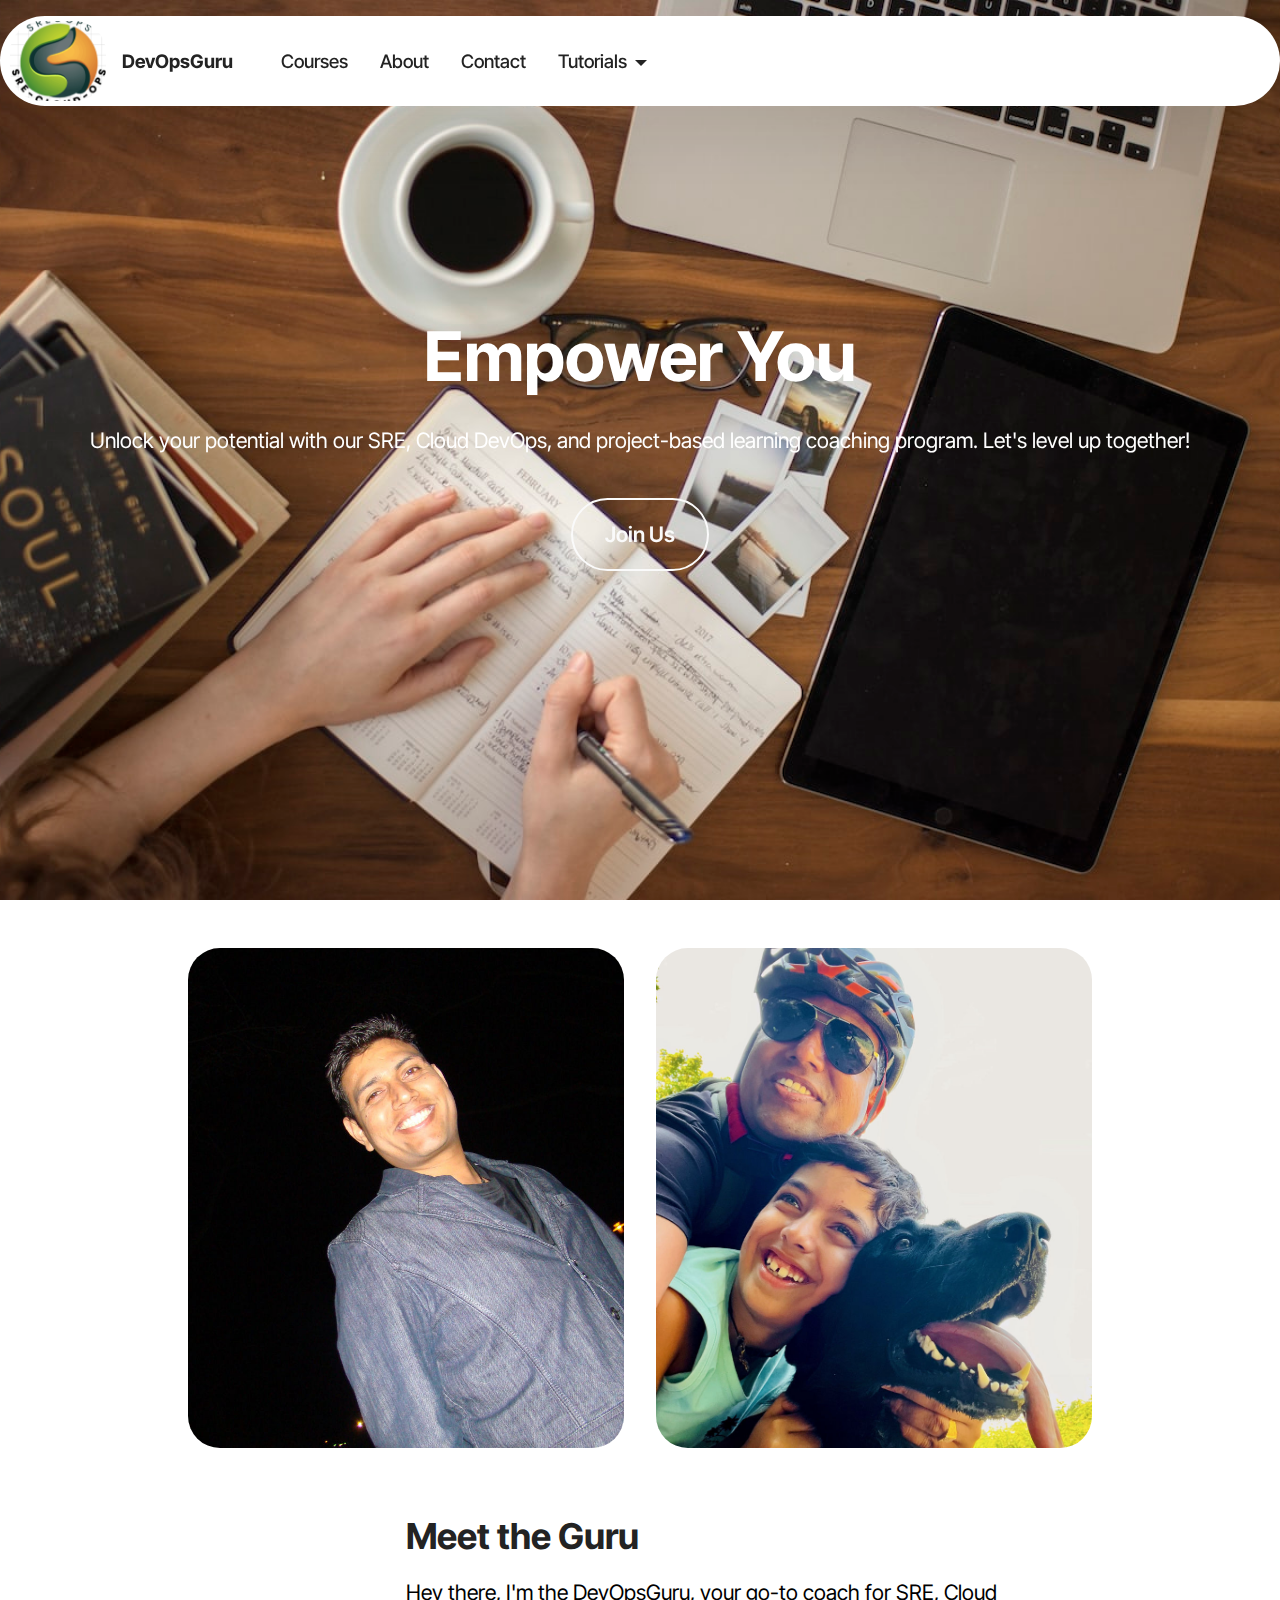
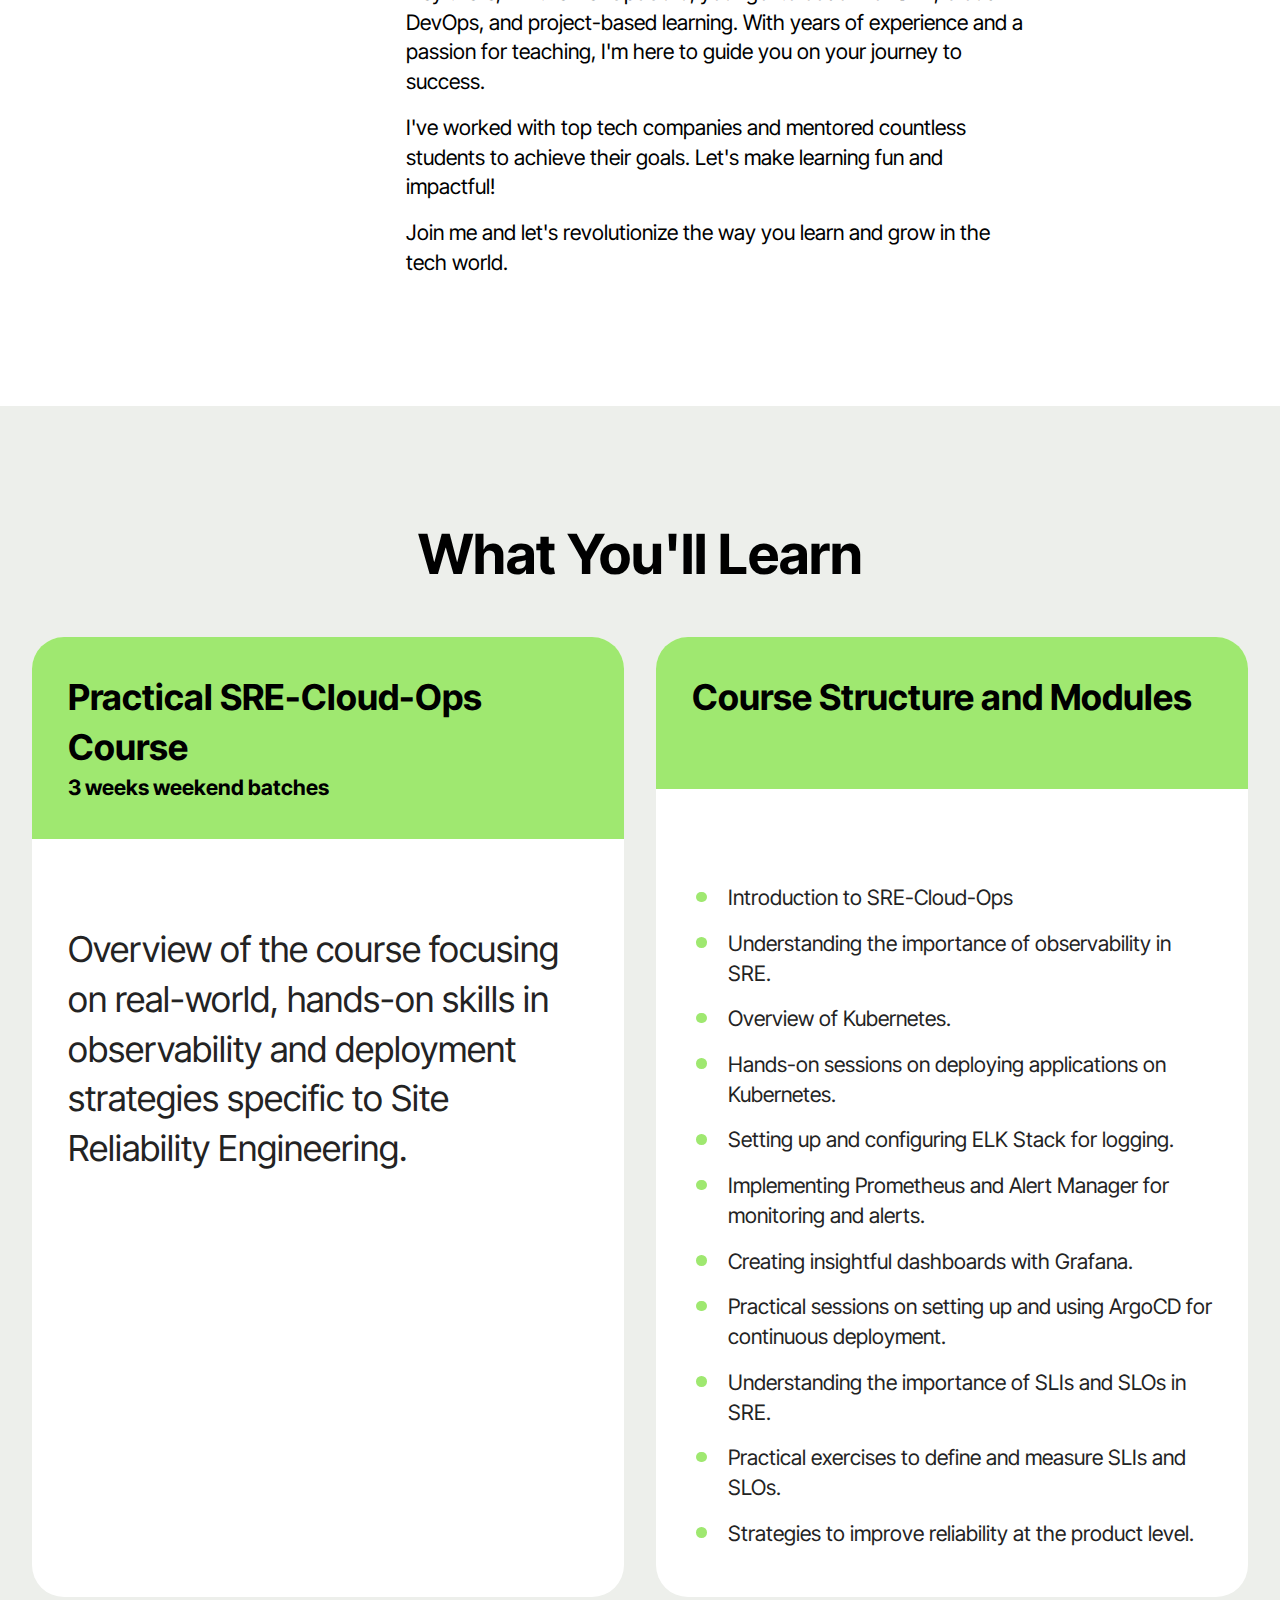
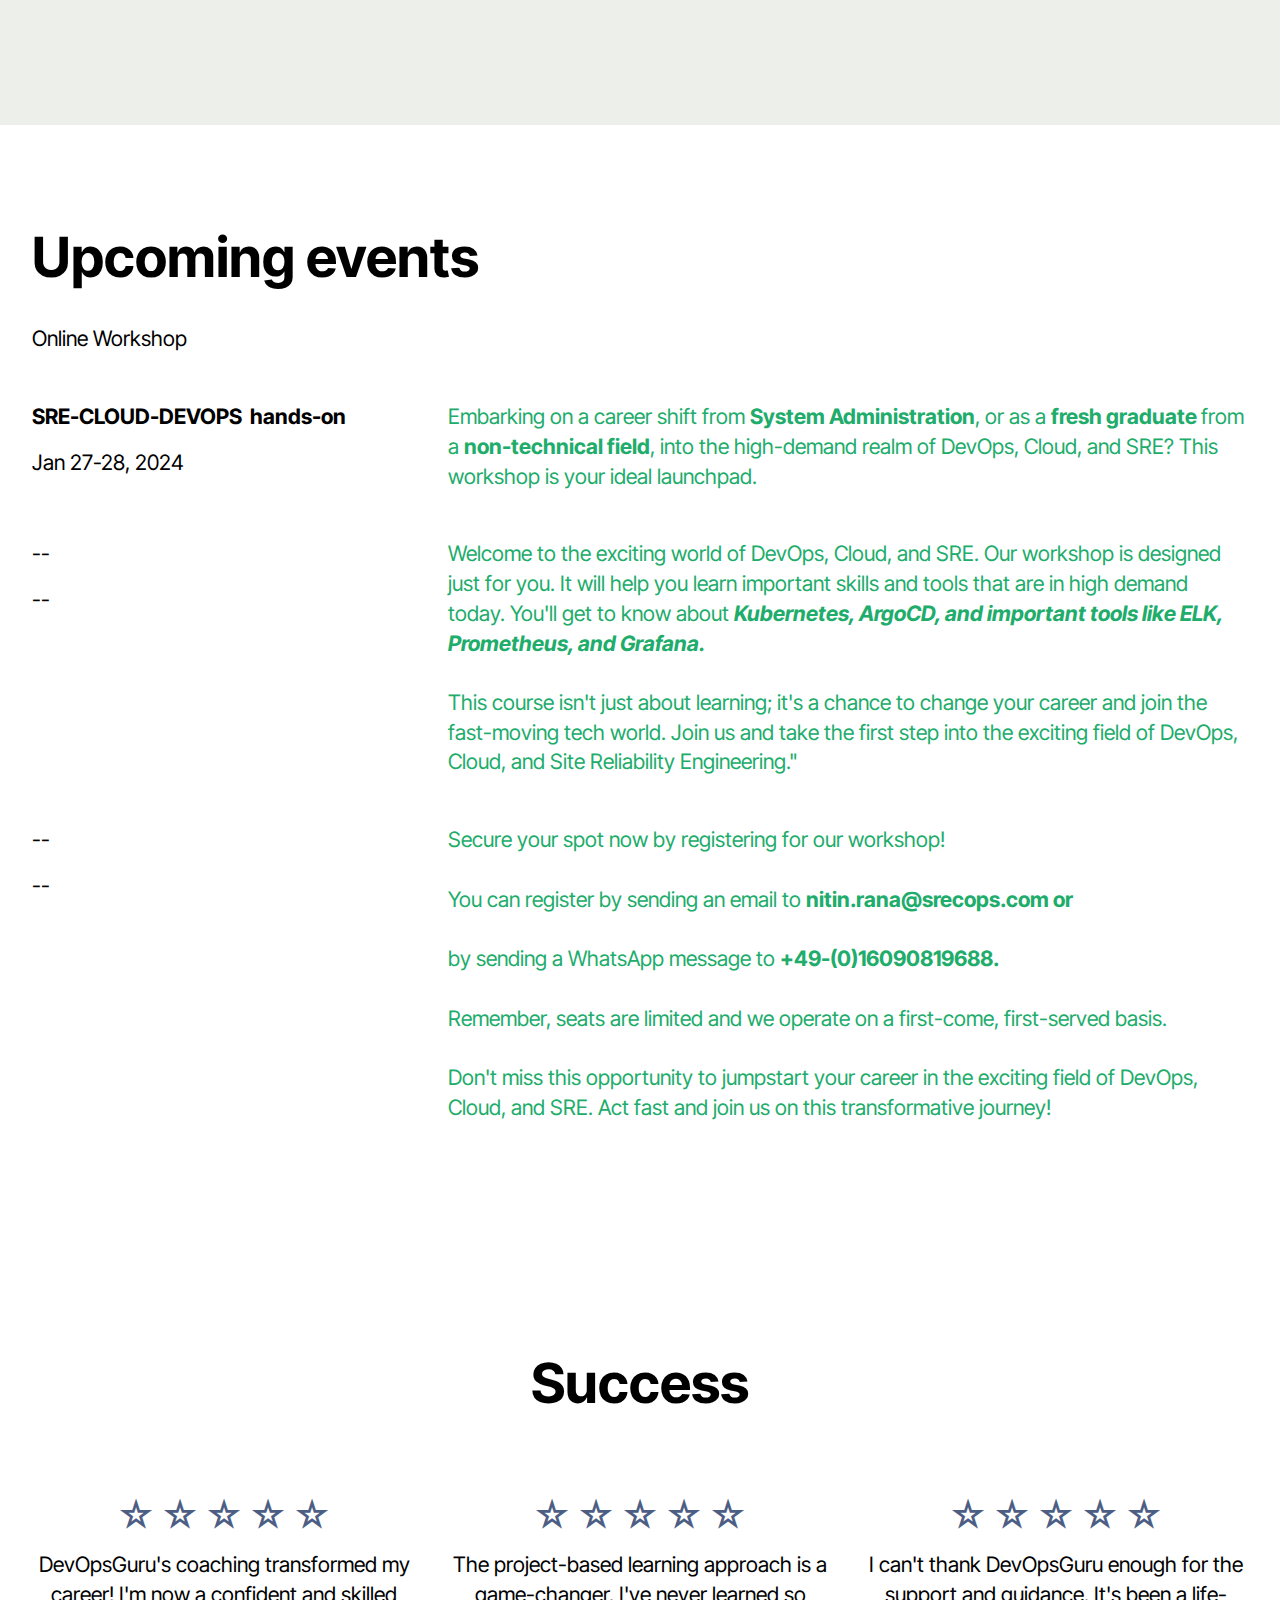
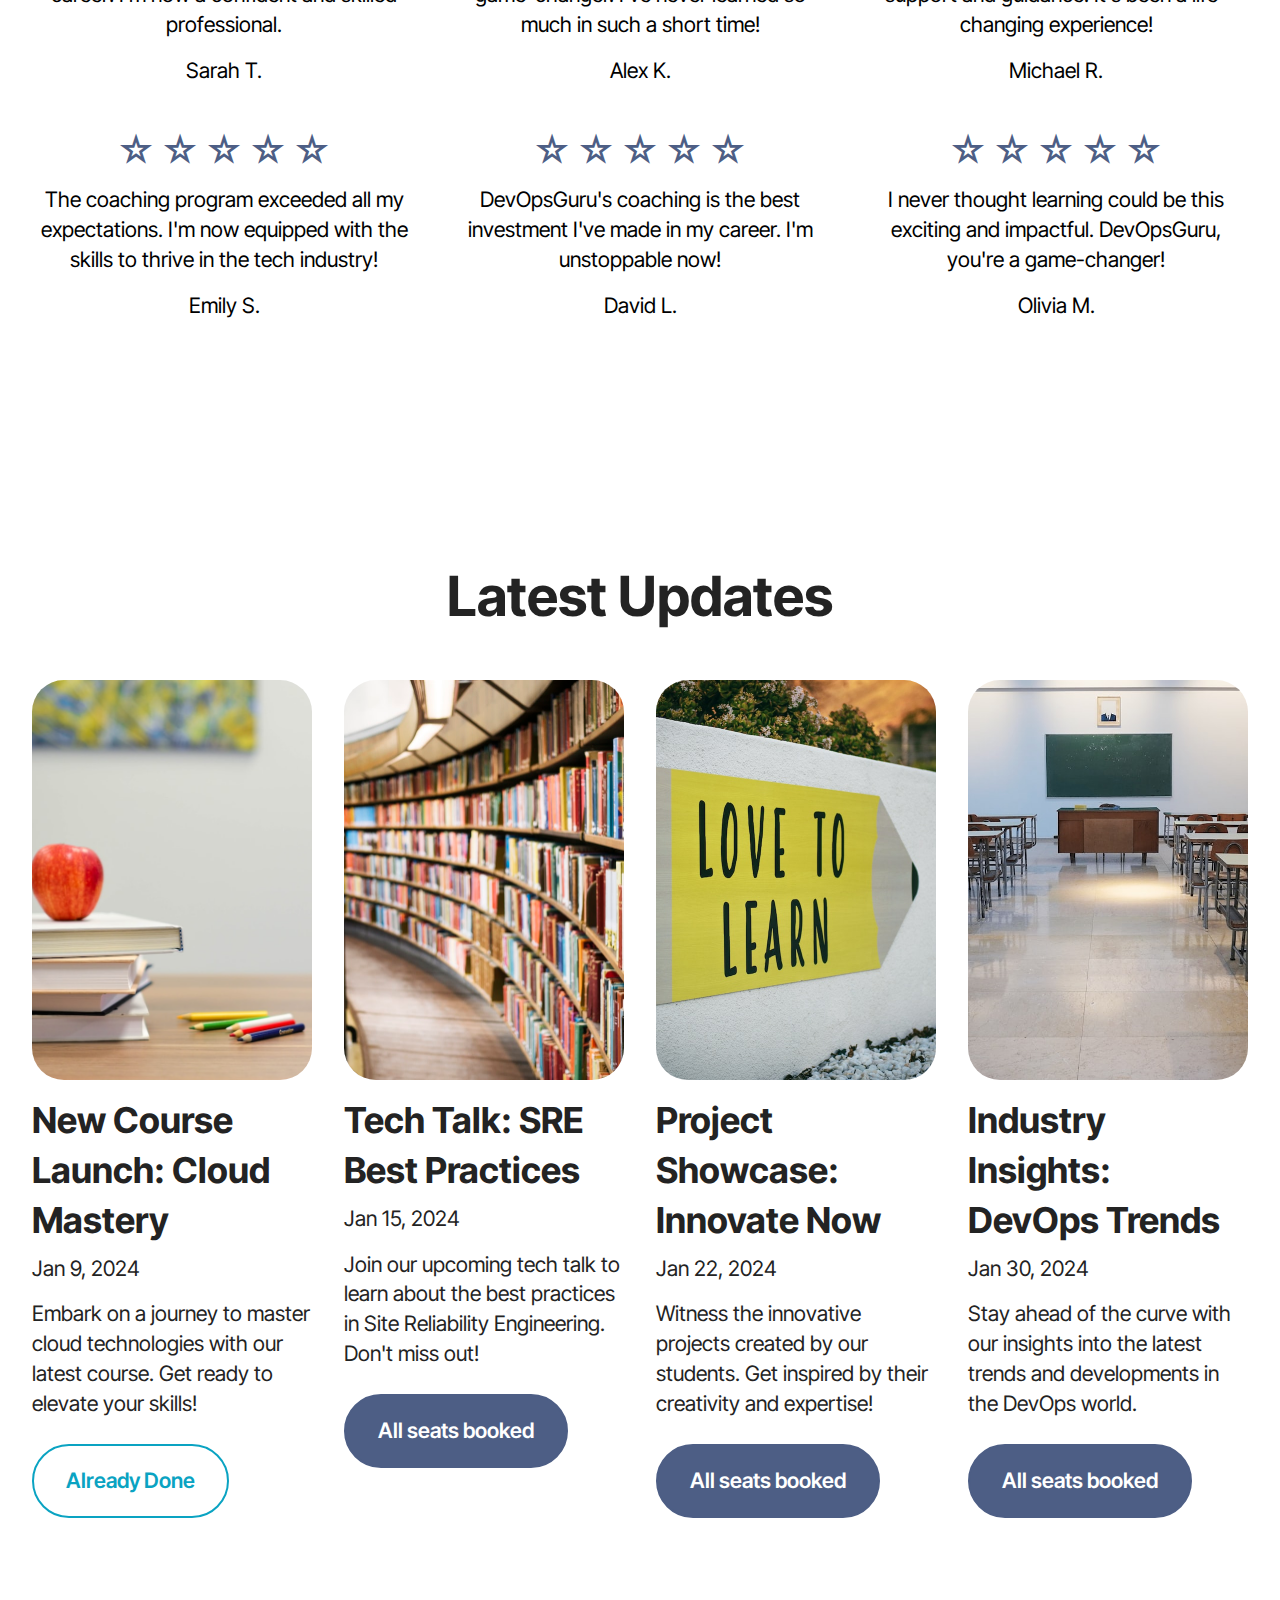
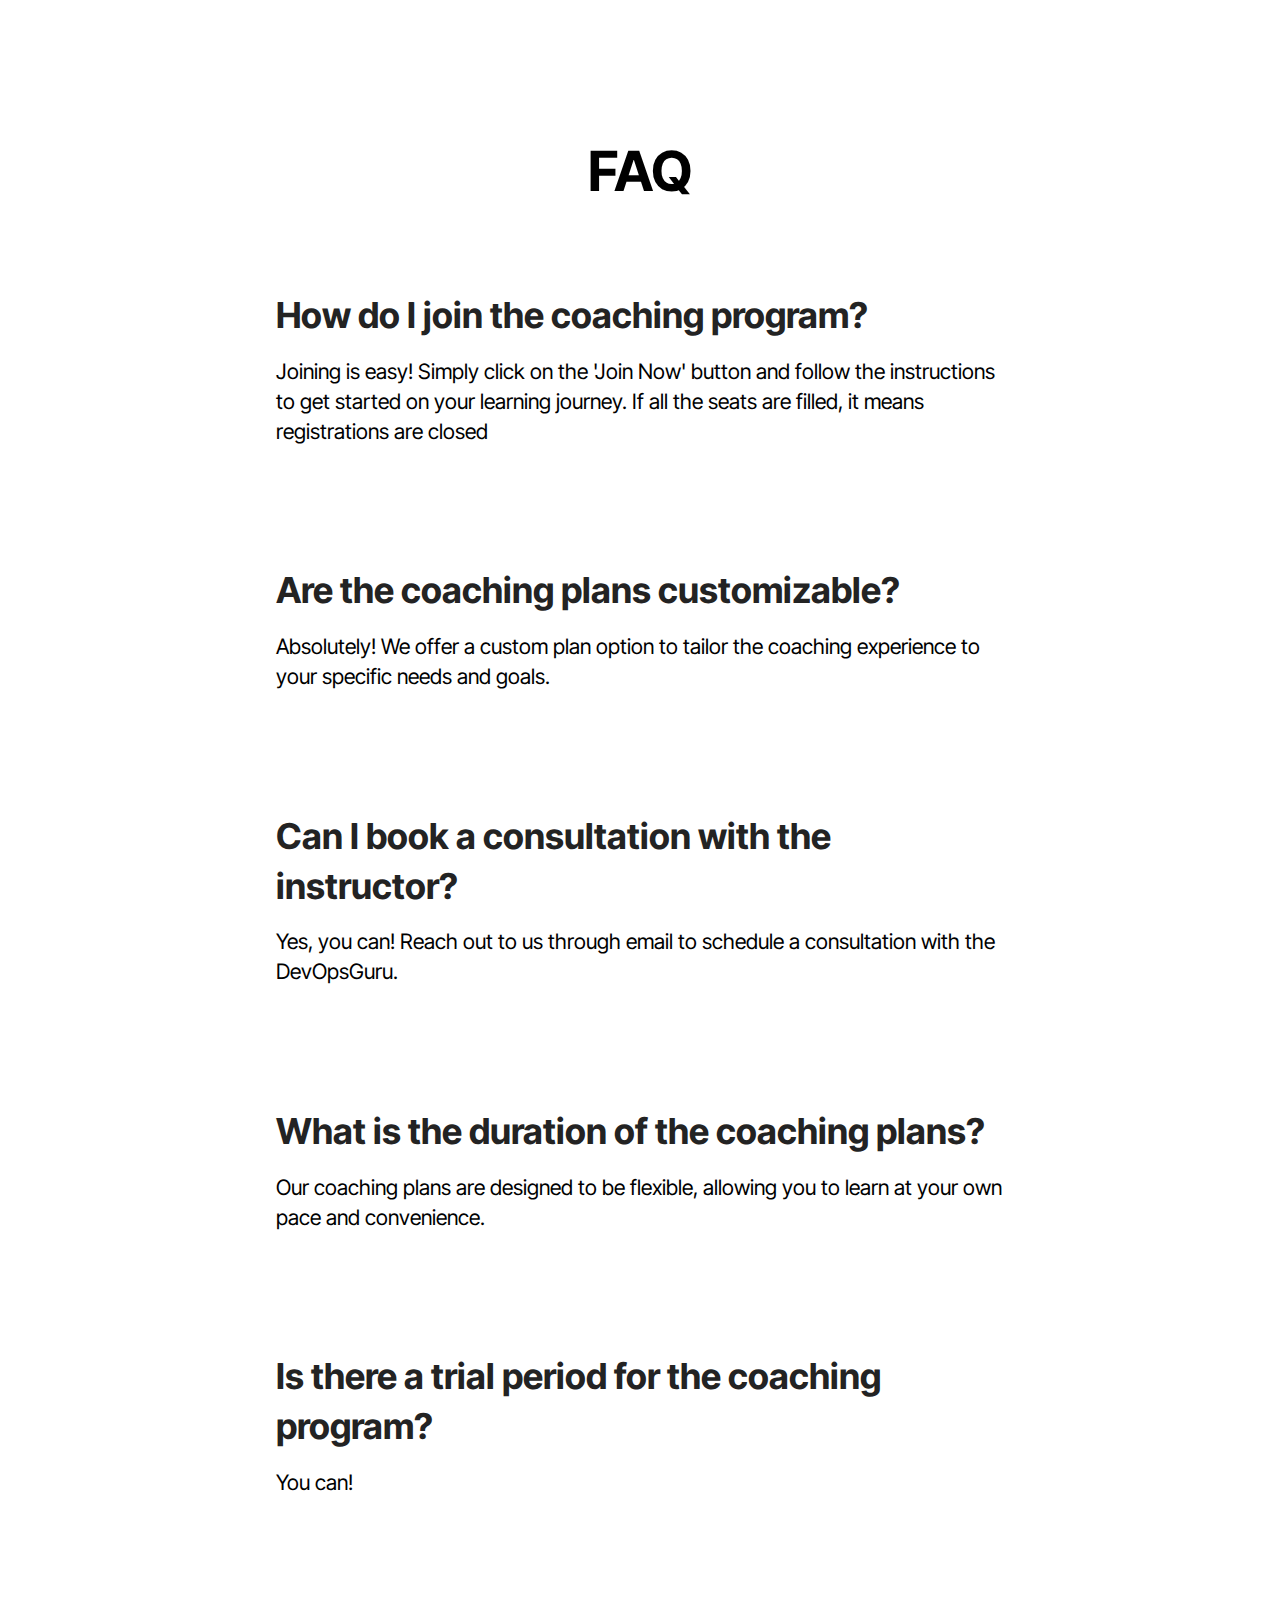
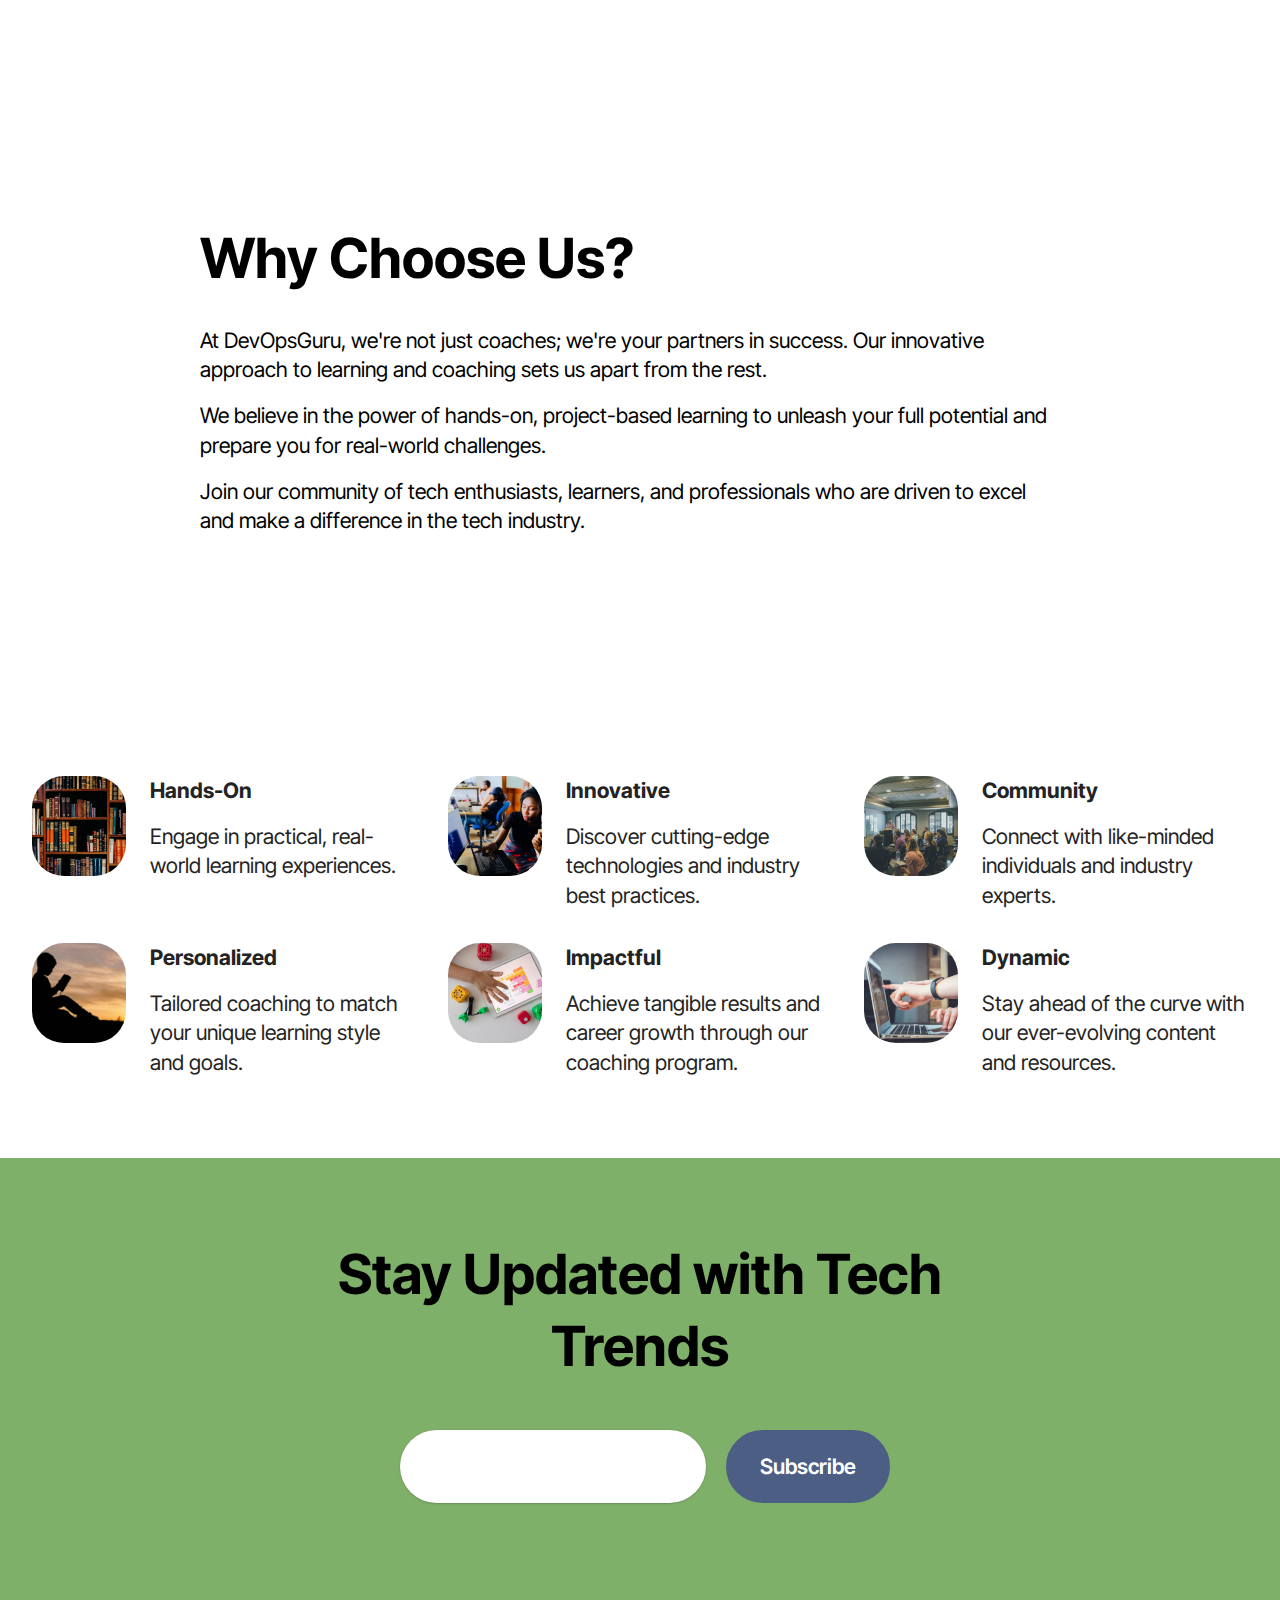
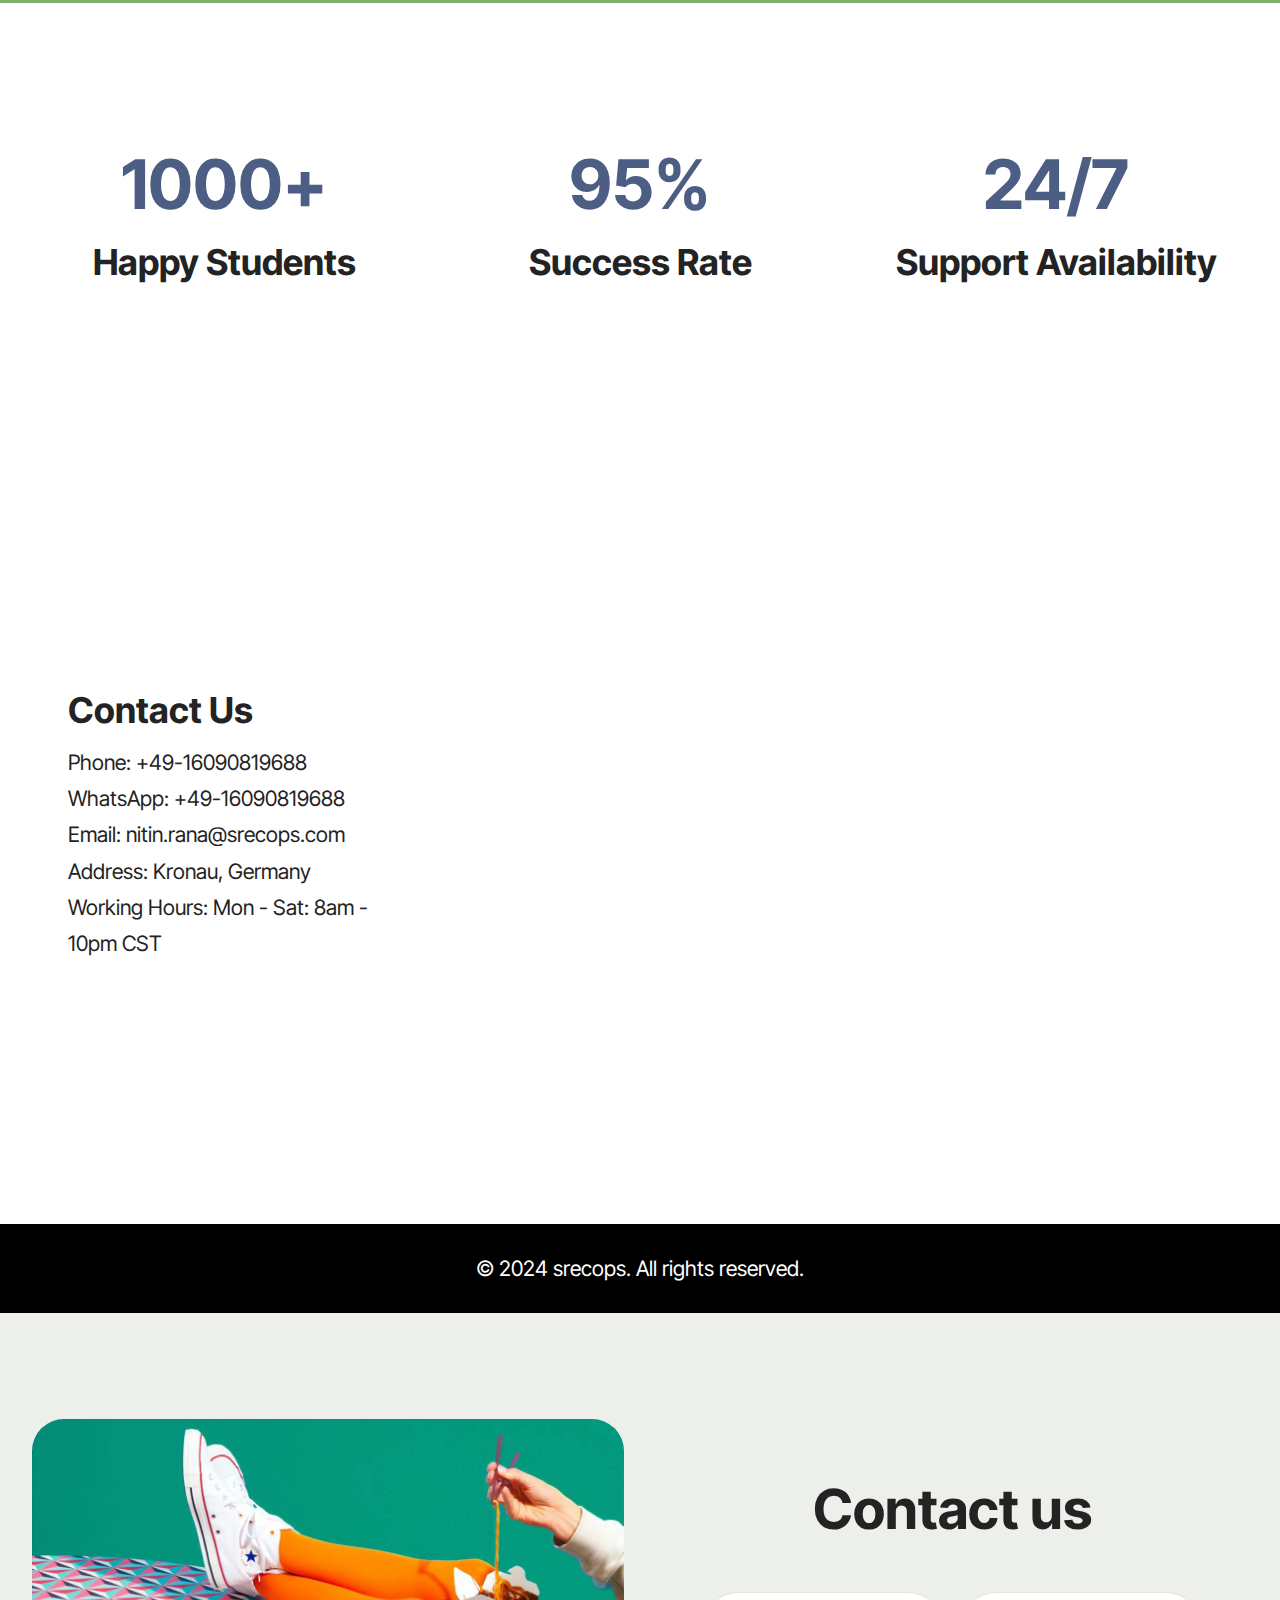
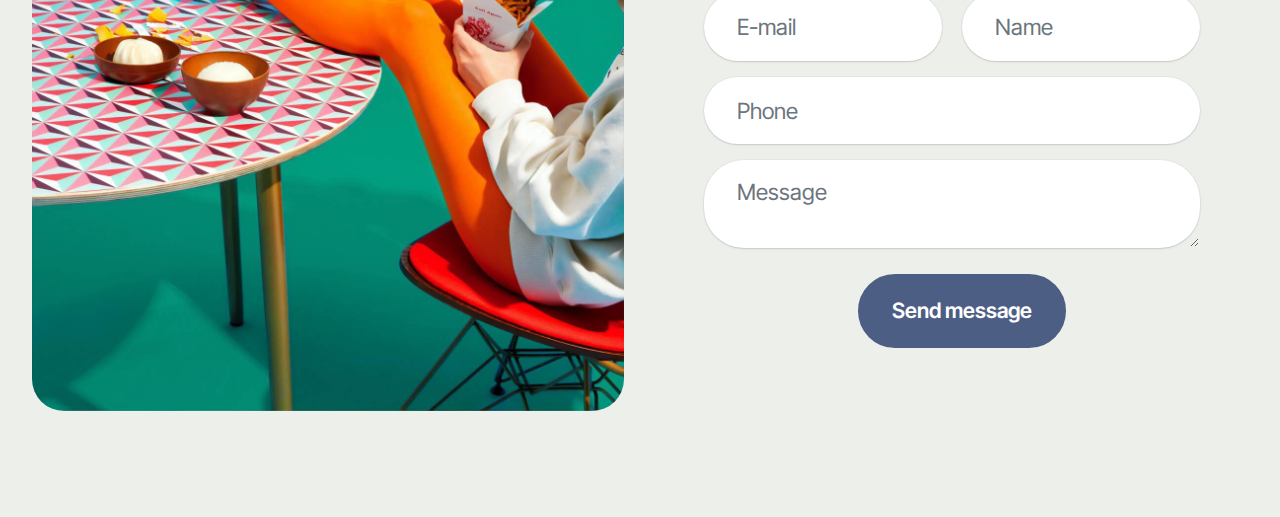
==== commit b864eb03: "Added git tutorials" ====
--- a/Dev/index.html
+++ b/Dev/index.html
@@ -17,6 +17,7 @@
   <link rel="stylesheet" href="assets/bootstrap/css/bootstrap-reboot.min.css">
   <link rel="stylesheet" href="assets/parallax/jarallax.css">
   <link rel="stylesheet" href="assets/dropdown/css/style.css">
+  <link rel="stylesheet" href="assets/socicon/css/styles.css">
   <link rel="stylesheet" href="assets/theme/css/style.css">
   <link rel="preload" href="https://fonts.googleapis.com/css2?family=Inter+Tight:wght@400;700&display=swap&display=swap" as="style" onload="this.onload=null;this.rel='stylesheet'">
   <noscript><link rel="stylesheet" href="https://fonts.googleapis.com/css2?family=Inter+Tight:wght@400;700&display=swap&display=swap"></noscript>
@@ -51,14 +52,14 @@
 			</button>
 			<div class="collapse navbar-collapse" id="navbarSupportedContent">
 				<ul class="navbar-nav nav-dropdown nav-right" data-app-modern-menu="true"><li class="nav-item">
-						<a class="nav-link link text-black text-primary display-4" href="index.html#pricing03-2">Courses</a>
+						<a class="nav-link link text-black display-4" href="index.html#pricing03-2">Courses</a>
 					</li>
 					<li class="nav-item">
-						<a class="nav-link link text-black text-primary show display-4" href="index.html#article01-9" aria-expanded="false">About</a>
+						<a class="nav-link link show text-black display-4" href="index.html#article01-9" aria-expanded="false">About</a>
 					</li>
 					<li class="nav-item">
-						<a class="nav-link link text-black text-primary display-4" href="index.html#contacts-3-u0TIblMG52">Contact</a>
-					</li></ul>
+						<a class="nav-link link text-black display-4" href="index.html#contacts-3-u0TIblMG52">Contact</a>
+					</li><li class="nav-item dropdown"><a class="nav-link link dropdown-toggle text-black display-4" href="index.html#contacts-3-u0TIblMG52" data-toggle="dropdown-submenu" data-bs-toggle="dropdown" data-bs-auto-close="outside" aria-expanded="false">Tutorials</a><div class="dropdown-menu" aria-labelledby="dropdown-504"><a class="dropdown-item text-black text-primary display-4" href="page3.html"><span class="socicon socicon-gitlab mbr-iconfont mbr-iconfont-btn"></span>Git</a></div></li></ul>
 				
 				
 			</div>
@@ -611,7 +612,7 @@
                 </div>
 
                 <div class="text-wrapper align-left" data-form-type="formoid">
-                    <form action="https://mobirise.eu/" method="POST" class="mbr-form form-with-styler" data-form-title="Form Name"><input type="hidden" name="email" data-form-email="true" value="4QLUzXrWWESYYkALu3hDNRSoQDfx3c6QxKiwvwV6KZytCscHMsnC/q4lKAcuoeuiihASflgSnqNgMzVw+NQDoyUjVA8z+HVTw9F5m5vzYilqUO87Hnh6KsRHM8siMAMj.A9GHQ7txmUvfotKZ4QpqkGlGsUmL30BRbF9y2GKzABpyfYhmKEk169k2OeiLayz4vYr22cTTCwSc6accFntVbLLKEcf4GVwQnRFHICZgEhi6qlZzNHhq8wCTR4lhj6x5">
+                    <form action="https://mobirise.eu/" method="POST" class="mbr-form form-with-styler" data-form-title="Form Name"><input type="hidden" name="email" data-form-email="true" value="D+thEj+S+xt+b4Kh+UIOYECHPP/drVb1RJm7Rgrt0AxlJ1zuKk12LwYQOT5THe2rP+yPv1wZ6XKYsdOwNl15W0t3nfrs5EKXhgvFpK4sURl0n16JGLhCfSviVug8qe0t.29SCgtvAGJIKPnScag/ynEvpW9okz2BRhIewiKEGNXHT37Vc6KrS84LopPytTGz7RzNFd2/H0hij7WY4a6lvE7X24LBfuTK+BGXY+WMaypV5SSebz7RKmmCpb2RiV7Vj">
                         <div class="row">
                             <div hidden="hidden" data-form-alert="" class="alert alert-success col-12">Huuureeeeyyy!!cYou are subscribed!:)</div>
                             <div hidden="hidden" data-form-alert-danger="" class="alert alert-danger col-12">
@@ -761,7 +762,7 @@
                     
                 </div>
                 <div class="col-lg-12 mx-auto mbr-form" data-form-type="formoid">
-                    <form action="https://mobirise.eu/" method="POST" class="mbr-form form-with-styler" data-form-title="Form Name"><input type="hidden" name="email" data-form-email="true" value="zKWXl3mq+B5/oapSrLiaEFxhGFWZeckk4guC8j33RAi597fDbJWxAHtz5s9uXrk+uQjggaMy+vS3LYY/0RrAoyty+ry/6RFQ6ePQLPU761FdYF/yEU8A69NcDCR4HN1Z.wS0tCMC9rIIgGaeUMXByiUGj9F1T22+hDv190v7woWHY1/gCmY28wfjkgbwEZaVOJJlQ7UQRXueEoIb7/pUEzZ+FAF0ExsLaczkz5REGHLzcFXLZj0BEqYoAgsB0j84E">
+                    <form action="https://mobirise.eu/" method="POST" class="mbr-form form-with-styler" data-form-title="Form Name"><input type="hidden" name="email" data-form-email="true" value="b3oUaUGxfow6gbBm5EzbNZ7N2ANJCcL52RngwwHWyPNsZnDAGqPmrw+ojHwhndrebJHi2i4gx9vtcvyXFxI32ObKN2c/IWiZfj2dfx0ynJDyPIDoUuVlD22dyrM5np5p.jmAmqBpjISidIbQz2/G4mp1ShYqzF1yC8i/3lpP9Gdx0OQRStBecy0WeIkx+fPV8sEr9qtBX1g9NJbFtEY7Jyx9JM4fjPtibRNOjtLoKF2hOIfx3Fa/v5X+Rw/cwHHlt">
                         <div class="row">
                             <div hidden="hidden" data-form-alert="" class="alert alert-success col-12">Thank you for connecting with us! Your journey towards becoming a DevOps guru has just begun. We'll be in touch shortly to guide you further. Exciting times ahead!</div>
                             <div hidden="hidden" data-form-alert-danger="" class="alert alert-danger col-12">
--- a/Dev/assets/socicon/css/styles.css
+++ b/Dev/assets/socicon/css/styles.css
@@ -0,0 +1,934 @@
+@charset "UTF-8";
+
+@font-face {
+  font-family: 'Socicon';
+  src:  url('../fonts/socicon.eot');
+  src:  url('../fonts/socicon.eot?#iefix') format('embedded-opentype'),
+    url('../fonts/socicon.woff2') format('woff2'),
+    url('../fonts/socicon.ttf') format('truetype'),
+    url('../fonts/socicon.woff') format('woff'),
+    url('../fonts/socicon.svg#socicon') format('svg');
+  font-weight: normal;
+  font-style: normal;
+  font-display: swap;
+}
+
+[data-icon]:before {
+  font-family: "socicon" !important;
+  content: attr(data-icon);
+  font-style: normal !important;
+  font-weight: normal !important;
+  font-variant: normal !important;
+  text-transform: none !important;
+  speak: none;
+  line-height: 1;
+  -webkit-font-smoothing: antialiased;
+  -moz-osx-font-smoothing: grayscale;
+}
+
+[class^="socicon-"], [class*=" socicon-"] {
+  /* use !important to prevent issues with browser extensions that change fonts */
+  font-family: 'Socicon' !important;
+  speak: none;
+  font-style: normal;
+  font-weight: normal;
+  font-variant: normal;
+  text-transform: none;
+  line-height: 1;
+
+  /* Better Font Rendering =========== */
+  -webkit-font-smoothing: antialiased;
+  -moz-osx-font-smoothing: grayscale;
+}
+
+.socicon-eitaa:before {
+  content: "\e97c";
+}
+.socicon-soroush:before {
+  content: "\e97d";
+}
+.socicon-bale:before {
+  content: "\e97e";
+}
+.socicon-zazzle:before {
+  content: "\e97b";
+}
+.socicon-society6:before {
+  content: "\e97a";
+}
+.socicon-redbubble:before {
+  content: "\e979";
+}
+.socicon-avvo:before {
+  content: "\e978";
+}
+.socicon-stitcher:before {
+  content: "\e977";
+}
+.socicon-googlehangouts:before {
+  content: "\e974";
+}
+.socicon-dlive:before {
+  content: "\e975";
+}
+.socicon-vsco:before {
+  content: "\e976";
+}
+.socicon-flipboard:before {
+  content: "\e973";
+}
+.socicon-ubuntu:before {
+  content: "\e958";
+}
+.socicon-artstation:before {
+  content: "\e959";
+}
+.socicon-invision:before {
+  content: "\e95a";
+}
+.socicon-torial:before {
+  content: "\e95b";
+}
+.socicon-collectorz:before {
+  content: "\e95c";
+}
+.socicon-seenthis:before {
+  content: "\e95d";
+}
+.socicon-googleplaymusic:before {
+  content: "\e95e";
+}
+.socicon-debian:before {
+  content: "\e95f";
+}
+.socicon-filmfreeway:before {
+  content: "\e960";
+}
+.socicon-gnome:before {
+  content: "\e961";
+}
+.socicon-itchio:before {
+  content: "\e962";
+}
+.socicon-jamendo:before {
+  content: "\e963";
+}
+.socicon-mix:before {
+  content: "\e964";
+}
+.socicon-sharepoint:before {
+  content: "\e965";
+}
+.socicon-tinder:before {
+  content: "\e966";
+}
+.socicon-windguru:before {
+  content: "\e967";
+}
+.socicon-cdbaby:before {
+  content: "\e968";
+}
+.socicon-elementaryos:before {
+  content: "\e969";
+}
+.socicon-stage32:before {
+  content: "\e96a";
+}
+.socicon-tiktok:before {
+  content: "\e96b";
+}
+.socicon-gitter:before {
+  content: "\e96c";
+}
+.socicon-letterboxd:before {
+  content: "\e96d";
+}
+.socicon-threema:before {
+  content: "\e96e";
+}
+.socicon-splice:before {
+  content: "\e96f";
+}
+.socicon-metapop:before {
+  content: "\e970";
+}
+.socicon-naver:before {
+  content: "\e971";
+}
+.socicon-remote:before {
+  content: "\e972";
+}
+.socicon-internet:before {
+  content: "\e957";
+}
+.socicon-moddb:before {
+  content: "\e94b";
+}
+.socicon-indiedb:before {
+  content: "\e94c";
+}
+.socicon-traxsource:before {
+  content: "\e94d";
+}
+.socicon-gamefor:before {
+  content: "\e94e";
+}
+.socicon-pixiv:before {
+  content: "\e94f";
+}
+.socicon-myanimelist:before {
+  content: "\e950";
+}
+.socicon-blackberry:before {
+  content: "\e951";
+}
+.socicon-wickr:before {
+  content: "\e952";
+}
+.socicon-spip:before {
+  content: "\e953";
+}
+.socicon-napster:before {
+  content: "\e954";
+}
+.socicon-beatport:before {
+  content: "\e955";
+}
+.socicon-hackerone:before {
+  content: "\e956";
+}
+.socicon-hackernews:before {
+  content: "\e946";
+}
+.socicon-smashwords:before {
+  content: "\e947";
+}
+.socicon-kobo:before {
+  content: "\e948";
+}
+.socicon-bookbub:before {
+  content: "\e949";
+}
+.socicon-mailru:before {
+  content: "\e94a";
+}
+.socicon-gitlab:before {
+  content: "\e945";
+}
+.socicon-instructables:before {
+  content: "\e944";
+}
+.socicon-portfolio:before {
+  content: "\e943";
+}
+.socicon-codered:before {
+  content: "\e940";
+}
+.socicon-origin:before {
+  content: "\e941";
+}
+.socicon-nextdoor:before {
+  content: "\e942";
+}
+.socicon-udemy:before {
+  content: "\e93f";
+}
+.socicon-livemaster:before {
+  content: "\e93e";
+}
+.socicon-crunchbase:before {
+  content: "\e93b";
+}
+.socicon-homefy:before {
+  content: "\e93c";
+}
+.socicon-calendly:before {
+  content: "\e93d";
+}
+.socicon-realtor:before {
+  content: "\e90f";
+}
+.socicon-tidal:before {
+  content: "\e910";
+}
+.socicon-qobuz:before {
+  content: "\e911";
+}
+.socicon-natgeo:before {
+  content: "\e912";
+}
+.socicon-mastodon:before {
+  content: "\e913";
+}
+.socicon-unsplash:before {
+  content: "\e914";
+}
+.socicon-homeadvisor:before {
+  content: "\e915";
+}
+.socicon-angieslist:before {
+  content: "\e916";
+}
+.socicon-codepen:before {
+  content: "\e917";
+}
+.socicon-slack:before {
+  content: "\e918";
+}
+.socicon-openaigym:before {
+  content: "\e919";
+}
+.socicon-logmein:before {
+  content: "\e91a";
+}
+.socicon-fiverr:before {
+  content: "\e91b";
+}
+.socicon-gotomeeting:before {
+  content: "\e91c";
+}
+.socicon-aliexpress:before {
+  content: "\e91d";
+}
+.socicon-guru:before {
+  content: "\e91e";
+}
+.socicon-appstore:before {
+  content: "\e91f";
+}
+.socicon-homes:before {
+  content: "\e920";
+}
+.socicon-zoom:before {
+  content: "\e921";
+}
+.socicon-alibaba:before {
+  content: "\e922";
+}
+.socicon-craigslist:before {
+  content: "\e923";
+}
+.socicon-wix:before {
+  content: "\e924";
+}
+.socicon-redfin:before {
+  content: "\e925";
+}
+.socicon-googlecalendar:before {
+  content: "\e926";
+}
+.socicon-shopify:before {
+  content: "\e927";
+}
+.socicon-freelancer:before {
+  content: "\e928";
+}
+.socicon-seedrs:before {
+  content: "\e929";
+}
+.socicon-bing:before {
+  content: "\e92a";
+}
+.socicon-doodle:before {
+  content: "\e92b";
+}
+.socicon-bonanza:before {
+  content: "\e92c";
+}
+.socicon-squarespace:before {
+  content: "\e92d";
+}
+.socicon-toptal:before {
+  content: "\e92e";
+}
+.socicon-gust:before {
+  content: "\e92f";
+}
+.socicon-ask:before {
+  content: "\e930";
+}
+.socicon-trulia:before {
+  content: "\e931";
+}
+.socicon-loomly:before {
+  content: "\e932";
+}
+.socicon-ghost:before {
+  content: "\e933";
+}
+.socicon-upwork:before {
+  content: "\e934";
+}
+.socicon-fundable:before {
+  content: "\e935";
+}
+.socicon-booking:before {
+  content: "\e936";
+}
+.socicon-googlemaps:before {
+  content: "\e937";
+}
+.socicon-zillow:before {
+  content: "\e938";
+}
+.socicon-niconico:before {
+  content: "\e939";
+}
+.socicon-toneden:before {
+  content: "\e93a";
+}
+.socicon-augment:before {
+  content: "\e908";
+}
+.socicon-bitbucket:before {
+  content: "\e909";
+}
+.socicon-fyuse:before {
+  content: "\e90a";
+}
+.socicon-yt-gaming:before {
+  content: "\e90b";
+}
+.socicon-sketchfab:before {
+  content: "\e90c";
+}
+.socicon-mobcrush:before {
+  content: "\e90d";
+}
+.socicon-microsoft:before {
+  content: "\e90e";
+}
+.socicon-pandora:before {
+  content: "\e907";
+}
+.socicon-messenger:before {
+  content: "\e906";
+}
+.socicon-gamewisp:before {
+  content: "\e905";
+}
+.socicon-bloglovin:before {
+  content: "\e904";
+}
+.socicon-tunein:before {
+  content: "\e903";
+}
+.socicon-gamejolt:before {
+  content: "\e901";
+}
+.socicon-trello:before {
+  content: "\e902";
+}
+.socicon-spreadshirt:before {
+  content: "\e900";
+}
+.socicon-500px:before {
+  content: "\e000";
+}
+.socicon-8tracks:before {
+  content: "\e001";
+}
+.socicon-airbnb:before {
+  content: "\e002";
+}
+.socicon-alliance:before {
+  content: "\e003";
+}
+.socicon-amazon:before {
+  content: "\e004";
+}
+.socicon-amplement:before {
+  content: "\e005";
+}
+.socicon-android:before {
+  content: "\e006";
+}
+.socicon-angellist:before {
+  content: "\e007";
+}
+.socicon-apple:before {
+  content: "\e008";
+}
+.socicon-appnet:before {
+  content: "\e009";
+}
+.socicon-baidu:before {
+  content: "\e00a";
+}
+.socicon-bandcamp:before {
+  content: "\e00b";
+}
+.socicon-battlenet:before {
+  content: "\e00c";
+}
+.socicon-mixer:before {
+  content: "\e00d";
+}
+.socicon-bebee:before {
+  content: "\e00e";
+}
+.socicon-bebo:before {
+  content: "\e00f";
+}
+.socicon-behance:before {
+  content: "\e010";
+}
+.socicon-blizzard:before {
+  content: "\e011";
+}
+.socicon-blogger:before {
+  content: "\e012";
+}
+.socicon-buffer:before {
+  content: "\e013";
+}
+.socicon-chrome:before {
+  content: "\e014";
+}
+.socicon-coderwall:before {
+  content: "\e015";
+}
+.socicon-curse:before {
+  content: "\e016";
+}
+.socicon-dailymotion:before {
+  content: "\e017";
+}
+.socicon-deezer:before {
+  content: "\e018";
+}
+.socicon-delicious:before {
+  content: "\e019";
+}
+.socicon-deviantart:before {
+  content: "\e01a";
+}
+.socicon-diablo:before {
+  content: "\e01b";
+}
+.socicon-digg:before {
+  content: "\e01c";
+}
+.socicon-discord:before {
+  content: "\e01d";
+}
+.socicon-disqus:before {
+  content: "\e01e";
+}
+.socicon-douban:before {
+  content: "\e01f";
+}
+.socicon-draugiem:before {
+  content: "\e020";
+}
+.socicon-dribbble:before {
+  content: "\e021";
+}
+.socicon-drupal:before {
+  content: "\e022";
+}
+.socicon-ebay:before {
+  content: "\e023";
+}
+.socicon-ello:before {
+  content: "\e024";
+}
+.socicon-endomodo:before {
+  content: "\e025";
+}
+.socicon-envato:before {
+  content: "\e026";
+}
+.socicon-etsy:before {
+  content: "\e027";
+}
+.socicon-facebook:before {
+  content: "\e028";
+}
+.socicon-feedburner:before {
+  content: "\e029";
+}
+.socicon-filmweb:before {
+  content: "\e02a";
+}
+.socicon-firefox:before {
+  content: "\e02b";
+}
+.socicon-flattr:before {
+  content: "\e02c";
+}
+.socicon-flickr:before {
+  content: "\e02d";
+}
+.socicon-formulr:before {
+  content: "\e02e";
+}
+.socicon-forrst:before {
+  content: "\e02f";
+}
+.socicon-foursquare:before {
+  content: "\e030";
+}
+.socicon-friendfeed:before {
+  content: "\e031";
+}
+.socicon-github:before {
+  content: "\e032";
+}
+.socicon-goodreads:before {
+  content: "\e033";
+}
+.socicon-google:before {
+  content: "\e034";
+}
+.socicon-googlescholar:before {
+  content: "\e035";
+}
+.socicon-googlegroups:before {
+  content: "\e036";
+}
+.socicon-googlephotos:before {
+  content: "\e037";
+}
+.socicon-googleplus:before {
+  content: "\e038";
+}
+.socicon-grooveshark:before {
+  content: "\e039";
+}
+.socicon-hackerrank:before {
+  content: "\e03a";
+}
+.socicon-hearthstone:before {
+  content: "\e03b";
+}
+.socicon-hellocoton:before {
+  content: "\e03c";
+}
+.socicon-heroes:before {
+  content: "\e03d";
+}
+.socicon-smashcast:before {
+  content: "\e03e";
+}
+.socicon-horde:before {
+  content: "\e03f";
+}
+.socicon-houzz:before {
+  content: "\e040";
+}
+.socicon-icq:before {
+  content: "\e041";
+}
+.socicon-identica:before {
+  content: "\e042";
+}
+.socicon-imdb:before {
+  content: "\e043";
+}
+.socicon-instagram:before {
+  content: "\e044";
+}
+.socicon-issuu:before {
+  content: "\e045";
+}
+.socicon-istock:before {
+  content: "\e046";
+}
+.socicon-itunes:before {
+  content: "\e047";
+}
+.socicon-keybase:before {
+  content: "\e048";
+}
+.socicon-lanyrd:before {
+  content: "\e049";
+}
+.socicon-lastfm:before {
+  content: "\e04a";
+}
+.socicon-line:before {
+  content: "\e04b";
+}
+.socicon-linkedin:before {
+  content: "\e04c";
+}
+.socicon-livejournal:before {
+  content: "\e04d";
+}
+.socicon-lyft:before {
+  content: "\e04e";
+}
+.socicon-macos:before {
+  content: "\e04f";
+}
+.socicon-mail:before {
+  content: "\e050";
+}
+.socicon-medium:before {
+  content: "\e051";
+}
+.socicon-meetup:before {
+  content: "\e052";
+}
+.socicon-mixcloud:before {
+  content: "\e053";
+}
+.socicon-modelmayhem:before {
+  content: "\e054";
+}
+.socicon-mumble:before {
+  content: "\e055";
+}
+.socicon-myspace:before {
+  content: "\e056";
+}
+.socicon-newsvine:before {
+  content: "\e057";
+}
+.socicon-nintendo:before {
+  content: "\e058";
+}
+.socicon-npm:before {
+  content: "\e059";
+}
+.socicon-odnoklassniki:before {
+  content: "\e05a";
+}
+.socicon-openid:before {
+  content: "\e05b";
+}
+.socicon-opera:before {
+  content: "\e05c";
+}
+.socicon-outlook:before {
+  content: "\e05d";
+}
+.socicon-overwatch:before {
+  content: "\e05e";
+}
+.socicon-patreon:before {
+  content: "\e05f";
+}
+.socicon-paypal:before {
+  content: "\e060";
+}
+.socicon-periscope:before {
+  content: "\e061";
+}
+.socicon-persona:before {
+  content: "\e062";
+}
+.socicon-pinterest:before {
+  content: "\e063";
+}
+.socicon-play:before {
+  content: "\e064";
+}
+.socicon-player:before {
+  content: "\e065";
+}
+.socicon-playstation:before {
+  content: "\e066";
+}
+.socicon-pocket:before {
+  content: "\e067";
+}
+.socicon-qq:before {
+  content: "\e068";
+}
+.socicon-quora:before {
+  content: "\e069";
+}
+.socicon-raidcall:before {
+  content: "\e06a";
+}
+.socicon-ravelry:before {
+  content: "\e06b";
+}
+.socicon-reddit:before {
+  content: "\e06c";
+}
+.socicon-renren:before {
+  content: "\e06d";
+}
+.socicon-researchgate:before {
+  content: "\e06e";
+}
+.socicon-residentadvisor:before {
+  content: "\e06f";
+}
+.socicon-reverbnation:before {
+  content: "\e070";
+}
+.socicon-rss:before {
+  content: "\e071";
+}
+.socicon-sharethis:before {
+  content: "\e072";
+}
+.socicon-skype:before {
+  content: "\e073";
+}
+.socicon-slideshare:before {
+  content: "\e074";
+}
+.socicon-smugmug:before {
+  content: "\e075";
+}
+.socicon-snapchat:before {
+  content: "\e076";
+}
+.socicon-songkick:before {
+  content: "\e077";
+}
+.socicon-soundcloud:before {
+  content: "\e078";
+}
+.socicon-spotify:before {
+  content: "\e079";
+}
+.socicon-stackexchange:before {
+  content: "\e07a";
+}
+.socicon-stackoverflow:before {
+  content: "\e07b";
+}
+.socicon-starcraft:before {
+  content: "\e07c";
+}
+.socicon-stayfriends:before {
+  content: "\e07d";
+}
+.socicon-steam:before {
+  content: "\e07e";
+}
+.socicon-storehouse:before {
+  content: "\e07f";
+}
+.socicon-strava:before {
+  content: "\e080";
+}
+.socicon-streamjar:before {
+  content: "\e081";
+}
+.socicon-stumbleupon:before {
+  content: "\e082";
+}
+.socicon-swarm:before {
+  content: "\e083";
+}
+.socicon-teamspeak:before {
+  content: "\e084";
+}
+.socicon-teamviewer:before {
+  content: "\e085";
+}
+.socicon-technorati:before {
+  content: "\e086";
+}
+.socicon-telegram:before {
+  content: "\e087";
+}
+.socicon-tripadvisor:before {
+  content: "\e088";
+}
+.socicon-tripit:before {
+  content: "\e089";
+}
+.socicon-triplej:before {
+  content: "\e08a";
+}
+.socicon-tumblr:before {
+  content: "\e08b";
+}
+.socicon-twitch:before {
+  content: "\e08c";
+}
+.socicon-twitter:before {
+  content: "\e08d";
+}
+.socicon-uber:before {
+  content: "\e08e";
+}
+.socicon-ventrilo:before {
+  content: "\e08f";
+}
+.socicon-viadeo:before {
+  content: "\e090";
+}
+.socicon-viber:before {
+  content: "\e091";
+}
+.socicon-viewbug:before {
+  content: "\e092";
+}
+.socicon-vimeo:before {
+  content: "\e093";
+}
+.socicon-vine:before {
+  content: "\e094";
+}
+.socicon-vkontakte:before {
+  content: "\e095";
+}
+.socicon-warcraft:before {
+  content: "\e096";
+}
+.socicon-wechat:before {
+  content: "\e097";
+}
+.socicon-weibo:before {
+  content: "\e098";
+}
+.socicon-whatsapp:before {
+  content: "\e099";
+}
+.socicon-wikipedia:before {
+  content: "\e09a";
+}
+.socicon-windows:before {
+  content: "\e09b";
+}
+.socicon-wordpress:before {
+  content: "\e09c";
+}
+.socicon-wykop:before {
+  content: "\e09d";
+}
+.socicon-xbox:before {
+  content: "\e09e";
+}
+.socicon-xing:before {
+  content: "\e09f";
+}
+.socicon-yahoo:before {
+  content: "\e0a0";
+}
+.socicon-yammer:before {
+  content: "\e0a1";
+}
+.socicon-yandex:before {
+  content: "\e0a2";
+}
+.socicon-yelp:before {
+  content: "\e0a3";
+}
+.socicon-younow:before {
+  content: "\e0a4";
+}
+.socicon-youtube:before {
+  content: "\e0a5";
+}
+.socicon-zapier:before {
+  content: "\e0a6";
+}
+.socicon-zerply:before {
+  content: "\e0a7";
+}
+.socicon-zomato:before {
+  content: "\e0a8";
+}
+.socicon-zynga:before {
+  content: "\e0a9";
+}
--- a/Dev/assets/mobirise/css/mbr-additional.css
+++ b/Dev/assets/mobirise/css/mbr-additional.css
@@ -1349,7 +1349,7 @@
 }
 @media (min-width: 768px) {
   .cid-u0TIblHPa0 {
-    align-items: flex-end;
+    align-items: center;
   }
   .cid-u0TIblHPa0 .row {
     justify-content: center;
@@ -1366,7 +1366,7 @@
 @media (max-width: 767px) {
   .cid-u0TIblHPa0 {
     -webkit-align-items: center;
-    align-items: flex-end;
+    align-items: center;
   }
   .cid-u0TIblHPa0 .mbr-row {
     -webkit-justify-content: center;
@@ -2072,3 +2072,1456 @@
     padding: 4rem;
   }
 }
+.cid-tHeG8PGECK {
+  padding-top: 12rem;
+  padding-bottom: 2rem;
+  background-color: #008063;
+}
+.cid-tHeG8PGECK .mbr-fallback-image.disabled {
+  display: none;
+}
+.cid-tHeG8PGECK .mbr-fallback-image {
+  display: block;
+  background-size: cover;
+  background-position: center center;
+  width: 100%;
+  height: 100%;
+  position: absolute;
+  bottom: 0;
+}
+.cid-tHeG8PGECK .topbg {
+  position: absolute;
+  bottom: 0;
+  left: 0;
+  width: 100%;
+  height: 30%;
+  background: #0225ac;
+}
+.cid-tHeG8PGECK .mbr-section-title {
+  color: #ff8cbc;
+}
+.cid-tHeG8PGECK .mbr-text,
+.cid-tHeG8PGECK .mbr-section-btn {
+  color: #ff8cbc;
+}
+.cid-tHeG8PGECK .media-content,
+.cid-tHeG8PGECK .mbr-figure {
+  align-self: center;
+}
+.cid-tHeG8PGECK .mbr-figure iframe {
+  width: 100%;
+  overflow: hidden;
+}
+.cid-tHeG8PGECK .app-video-wrapper {
+  background: transparent;
+}
+.cid-tIsi3HZcCy {
+  padding-top: 6rem;
+  padding-bottom: 6rem;
+  background: #0225ac;
+}
+.cid-tIsi3HZcCy .mbr-fallback-image.disabled {
+  display: none;
+}
+.cid-tIsi3HZcCy .mbr-fallback-image {
+  display: block;
+  background-size: cover;
+  background-position: center center;
+  width: 100%;
+  height: 100%;
+  position: absolute;
+  top: 0;
+}
+.cid-tIsi3HZcCy .team-card {
+  margin-bottom: 1rem;
+  transition: all 0.3s;
+}
+.cid-tIsi3HZcCy .team-card:hover {
+  transform: translateY(-10px);
+}
+.cid-tIsi3HZcCy .card1 {
+  background: #ffaac7;
+}
+.cid-tIsi3HZcCy .card2 {
+  background: #008063;
+}
+.cid-tIsi3HZcCy .card3 {
+  background: #ffa600;
+}
+.cid-tIsi3HZcCy .card4 {
+  background: #2e481a;
+}
+.cid-tIsi3HZcCy .image-wrap {
+  padding-bottom: 0rem;
+  position: relative;
+}
+.cid-tIsi3HZcCy .image-wrap .social-row {
+  position: absolute;
+  bottom: 0.5rem;
+  right: 1rem;
+}
+.cid-tIsi3HZcCy .card-wrap {
+  margin-bottom: 1rem;
+  height: 100%;
+  display: flex;
+  flex-direction: column;
+}
+@media (max-width: 767px) {
+  .cid-tIsi3HZcCy .card-wrap {
+    margin-bottom: 1rem;
+  }
+}
+.cid-tIsi3HZcCy .card-wrap .image-wrap img {
+  width: 100%;
+  height: 400px;
+  object-fit: cover;
+}
+.cid-tIsi3HZcCy .card-wrap .content-wrap {
+  display: flex;
+  flex-direction: column;
+  height: 100%;
+}
+.cid-tIsi3HZcCy .card-wrap .content-wrap .content-footer {
+  margin-top: auto;
+}
+@media (min-width: 768px) {
+  .cid-tIsi3HZcCy .card-wrap .content-wrap {
+    padding: 2.25rem;
+  }
+}
+@media (max-width: 767px) {
+  .cid-tIsi3HZcCy .card-wrap .content-wrap {
+    padding: 1.5rem;
+  }
+}
+.cid-tIsi3HZcCy .social-row .soc-item {
+  display: inline-block;
+  text-align: center;
+  border-radius: 1.5rem;
+  margin-right: 0.6rem;
+  margin-bottom: 1rem;
+  padding: 0.5rem 1rem;
+}
+.cid-tIsi3HZcCy .tag1 {
+  background: #ffaac7;
+  color: #502274;
+}
+.cid-tIsi3HZcCy .tag2 {
+  background: #008063;
+  color: #ffd7ef;
+}
+.cid-tIsi3HZcCy .tag3 {
+  background: #ffa600;
+  color: #232323;
+  text-align: right;
+}
+.cid-tIsi3HZcCy .tag4 {
+  background: #2e481a;
+  color: #ffffff;
+}
+.cid-tIsi3HZcCy .card-text3,
+.cid-tIsi3HZcCy .mbr-section-btn {
+  color: #232323;
+}
+.cid-tIsi3HZcCy .card-text2,
+.cid-tIsi3HZcCy .mbr-section-btn {
+  color: #ffd7ef;
+}
+.cid-tIsi3HZcCy .card-text1,
+.cid-tIsi3HZcCy .mbr-section-btn {
+  color: #502274;
+}
+.cid-tIsi3HZcCy .card-title2,
+.cid-tIsi3HZcCy .social-row {
+  color: #ff8cbc;
+}
+.cid-tIsi3HZcCy .mbr-role3,
+.cid-tIsi3HZcCy .social-row {
+  color: #ffffff;
+}
+.cid-tIsi3HZcCy .card-title3,
+.cid-tIsi3HZcCy .social-row {
+  color: #320707;
+}
+.cid-tIsi3HZcCy .card-title4,
+.cid-tIsi3HZcCy .social-row {
+  color: #ffffff;
+}
+.cid-tIsi3HZcCy .mbr-role3 {
+  color: #232323;
+}
+.cid-tIsi3HZcCy .mbr-role2 {
+  color: #ffd7ef;
+}
+.cid-tIsi3HZcCy .mbr-role4 {
+  color: #ffffff;
+}
+.cid-tIsi3HZcCy .card-text4,
+.cid-tIsi3HZcCy .mbr-section-btn {
+  color: #ffffff;
+}
+.cid-tIsi3HZcCy .mbr-section-title {
+  text-align: center;
+  color: #ffaac7;
+}
+.cid-tIsi3HZcCy .card-title1,
+.cid-tIsi3HZcCy .social-row {
+  color: #008063;
+}
+.cid-tIsi3HZcCy .card-text2,
+.cid-tIsi3HZcCy .card2 .mbr-section-btn {
+  color: #ffffff;
+}
+.cid-tIsi3HZcCy .card-text1,
+.cid-tIsi3HZcCy .card1 .mbr-section-btn {
+  color: #000000;
+}
+.cid-tIsi3HZcCy .card-text3,
+.cid-tIsi3HZcCy .card3 .mbr-section-btn {
+  color: #000000;
+}
+.cid-tIsj2q7oBw {
+  padding-top: 8rem;
+  padding-bottom: 8rem;
+  background-color: #ffaac7;
+}
+.cid-tIsj2q7oBw .mbr-fallback-image.disabled {
+  display: none;
+}
+.cid-tIsj2q7oBw .mbr-fallback-image {
+  display: block;
+  background-size: cover;
+  background-position: center center;
+  width: 100%;
+  height: 100%;
+  position: absolute;
+  top: 0;
+}
+.cid-tIsj2q7oBw .card-wrapper {
+  overflow: hidden;
+  background: #ffffff;
+}
+.cid-tIsj2q7oBw .text-wrapper {
+  padding: 4rem 3rem;
+}
+@media (max-width: 767px) {
+  .cid-tIsj2q7oBw .text-wrapper {
+    padding: 1.5rem;
+  }
+}
+.cid-tIsj2q7oBw .row {
+  align-items: center;
+  margin-right: -1rem;
+  margin-left: -1rem;
+}
+.cid-tIsj2q7oBw .row {
+  flex-direction: row-reverse;
+}
+.cid-tIsj2q7oBw .image-wrapper {
+  padding: 0 0.75rem;
+}
+.cid-tIsj2q7oBw img,
+.cid-tIsj2q7oBw .image-wrapper {
+  height: 600px;
+  border-radius: 2rem;
+  object-fit: cover;
+}
+.cid-tIsj2q7oBw .mbr-section-title {
+  color: #1a3c22;
+}
+.cid-tIsj2q7oBw .mbr-text {
+  color: #000000;
+}
+.cid-tIsj2q7oBw .mbr-text,
+.cid-tIsj2q7oBw .mbr-section-btn {
+  color: #1a3c22;
+}
+.cid-tIsjhWS5IM {
+  padding-top: 6rem;
+  padding-bottom: 6rem;
+  background-color: #008063;
+}
+.cid-tIsjhWS5IM .mbr-fallback-image.disabled {
+  display: none;
+}
+.cid-tIsjhWS5IM .mbr-fallback-image {
+  display: block;
+  background-size: cover;
+  background-position: center center;
+  width: 100%;
+  height: 100%;
+  position: absolute;
+  top: 0;
+}
+.cid-tIsjhWS5IM .item {
+  padding-bottom: 2rem;
+}
+@media (max-width: 767px) {
+  .cid-tIsjhWS5IM .item {
+    padding-bottom: 1rem;
+  }
+}
+.cid-tIsjhWS5IM .item-wrapper {
+  height: 100%;
+  position: relative;
+}
+.cid-tIsjhWS5IM .item-wrapper img {
+  height: 100%;
+  object-fit: cover;
+}
+.cid-tIsjhWS5IM .item-wrapper .icon-wrapper {
+  pointer-events: none;
+  position: absolute;
+  width: 60px;
+  height: 60px;
+  font-size: 22px;
+  left: 50%;
+  top: 50%;
+  display: flex;
+  align-items: center;
+  justify-content: center;
+  border: 2px solid transparent;
+  border-radius: 50%;
+  opacity: 0;
+  color: #464845 !important;
+  transform: translateX(-50%) translateY(-50%);
+  background-color: #edefea !important;
+  transition: 0.2s;
+}
+.cid-tIsjhWS5IM .item-wrapper:hover .icon-wrapper {
+  opacity: 1;
+}
+.cid-tIsjhWS5IM .carousel-control,
+.cid-tIsjhWS5IM .close {
+  background: #1b1b1b;
+}
+.cid-tIsjhWS5IM .carousel-control-prev {
+  margin-left: 2.5rem;
+}
+.cid-tIsjhWS5IM .carousel-control-prev span {
+  margin-right: 5px;
+}
+.cid-tIsjhWS5IM .carousel-control-next {
+  margin-right: 2.5rem;
+}
+.cid-tIsjhWS5IM .carousel-control-next span {
+  margin-left: 5px;
+}
+.cid-tIsjhWS5IM .close {
+  position: fixed;
+  opacity: 0.5;
+  font-size: 22px;
+  font-weight: 300;
+  width: 60px;
+  height: 60px;
+  border-radius: 50%;
+  color: #fff;
+  top: 2.5rem;
+  right: 2.5rem;
+  border: 2px solid #fff;
+  text-shadow: none;
+  z-index: 5;
+  transition: opacity 0.3s ease;
+  font-family: 'Moririse2';
+  align-items: center;
+  justify-content: center;
+  display: flex;
+}
+.cid-tIsjhWS5IM .close::before {
+  content: '\e91a';
+}
+.cid-tIsjhWS5IM .close:hover {
+  opacity: 1;
+  background: #000;
+  color: #fff;
+}
+.cid-tIsjhWS5IM .carousel-control {
+  display: flex;
+  top: 50%;
+  width: 60px;
+  height: 60px;
+  margin-top: -1.5rem;
+  font-size: 22px;
+  background-color: rgba(0, 0, 0, 0.5);
+  border: 2px solid #fff;
+  border-radius: 50%;
+  transition: all 0.3s;
+}
+.cid-tIsjhWS5IM .carousel-control.carousel-control-prev {
+  left: 0;
+  margin-left: 2.5rem;
+}
+.cid-tIsjhWS5IM .carousel-control.carousel-control-next {
+  right: 0;
+  margin-right: 2.5rem;
+}
+@media (max-width: 767px) {
+  .cid-tIsjhWS5IM .carousel-control {
+    top: auto;
+    bottom: 1rem;
+  }
+}
+.cid-tIsjhWS5IM .carousel-indicators {
+  position: absolute;
+  bottom: 0;
+  margin-bottom: 3px;
+}
+.cid-tIsjhWS5IM .carousel-indicators li {
+  max-width: 15px;
+  height: 15px;
+  width: 15px;
+  max-height: 15px;
+  margin: 3px;
+  background-color: rgba(0, 0, 0, 0.5);
+  border: 2px solid #fff;
+  border-radius: 50%;
+  opacity: 0.5;
+  transition: all 0.3s;
+}
+.cid-tIsjhWS5IM .carousel-indicators li.active,
+.cid-tIsjhWS5IM .carousel-indicators li:hover {
+  opacity: 0.9;
+}
+.cid-tIsjhWS5IM .carousel-indicators li::after,
+.cid-tIsjhWS5IM .carousel-indicators li::before {
+  content: none;
+}
+.cid-tIsjhWS5IM .carousel-indicators.ie-fix {
+  left: 50%;
+  display: block;
+  width: 60%;
+  margin-left: -30%;
+  text-align: center;
+}
+@media (max-width: 768px) {
+  .cid-tIsjhWS5IM .carousel-indicators {
+    display: none !important;
+  }
+}
+@media (max-width: 991px) {
+  .cid-tIsjhWS5IM .carousel-indicators {
+    margin-bottom: 3.625rem !important;
+    padding-left: 2.5rem;
+    padding-right: 2.5rem;
+  }
+}
+@media (max-width: 767px) {
+  .cid-tIsjhWS5IM .carousel-indicators {
+    display: none;
+  }
+}
+.cid-tIsjhWS5IM .carousel-inner {
+  display: flex;
+  align-items: center;
+}
+.cid-tIsjhWS5IM .carousel-inner > .active {
+  display: block;
+}
+.cid-tIsjhWS5IM .carousel-control.left {
+  left: 0;
+  margin-left: 2.5rem;
+}
+.cid-tIsjhWS5IM .carousel-control.right {
+  right: 0;
+  margin-right: 2.5rem;
+}
+.cid-tIsjhWS5IM .carousel-control:hover {
+  background: #1b1b1b;
+  color: #fff;
+  opacity: 1;
+}
+@media (max-width: 768px) {
+  .cid-tIsjhWS5IM .carousel-control,
+  .cid-tIsjhWS5IM .carousel-indicators,
+  .cid-tIsjhWS5IM .modal .close {
+    position: fixed;
+  }
+}
+@media (max-width: 767px) {
+  .cid-tIsjhWS5IM .mbr-slider .carousel-control {
+    top: auto;
+    bottom: 20px;
+  }
+  .cid-tIsjhWS5IM .mbr-slider > .container .carousel-control {
+    margin-bottom: 0;
+  }
+}
+.cid-tIsjhWS5IM .carousel-indicators .active,
+.cid-tIsjhWS5IM .carousel-indicators li {
+  width: 7px;
+  height: 7px;
+  margin: 3px;
+  background: #000000;
+  opacity: 0.5;
+  border: 4px solid #000000;
+}
+.cid-tIsjhWS5IM .carousel-indicators .active {
+  background: #fff;
+}
+.cid-tIsjhWS5IM .carousel-indicators li {
+  max-width: 15px;
+  max-height: 15px;
+  border-radius: 50%;
+}
+.cid-tIsjhWS5IM .modal {
+  padding-left: 0 !important;
+  position: fixed;
+  overflow: hidden;
+  padding-right: 0 !important;
+}
+.cid-tIsjhWS5IM .modal-dialog {
+  margin: 0 auto;
+  max-width: 100%;
+  padding-left: 1rem;
+  padding-right: 1rem;
+}
+.cid-tIsjhWS5IM .modal-content {
+  border-radius: 0;
+  border: none;
+  background: transparent;
+}
+.cid-tIsjhWS5IM .modal-body {
+  padding: 0;
+  display: flex;
+  align-items: center;
+}
+.cid-tIsjhWS5IM .modal-body img {
+  width: 100%;
+  object-fit: contain;
+  max-height: calc(100vh - 1.75rem);
+}
+.cid-tIsjhWS5IM .carousel {
+  width: 100%;
+}
+.cid-tIsjhWS5IM .modal-backdrop.in {
+  opacity: 0.8;
+}
+.cid-tIsjhWS5IM .modal.fade .modal-dialog {
+  transition: margin-top 0.3s ease-out;
+}
+.cid-tIsjhWS5IM .modal.fade .modal-dialog,
+.cid-tIsjhWS5IM .modal.in .modal-dialog {
+  transform: none;
+}
+.cid-tIsjhWS5IM .mbr-gallery .item-wrapper {
+  cursor: pointer;
+}
+.cid-tIsjhWS5IM H6 {
+  text-align: center;
+}
+.cid-tIsjhWS5IM H3 {
+  color: #ff8cbc;
+}
+.cid-tIsjMsRA0K {
+  padding-top: 6rem;
+  padding-bottom: 6rem;
+  background-color: #edefeb;
+}
+.cid-tIsjMsRA0K .item-mb {
+  margin-bottom: 2rem;
+}
+@media (max-width: 767px) {
+  .cid-tIsjMsRA0K .item-mb {
+    margin-bottom: 1rem;
+  }
+}
+.cid-tIsjMsRA0K .item-head {
+  background: #ffa600;
+  padding: 2.25rem;
+}
+.cid-tIsjMsRA0K .item-content {
+  padding: 2rem 2rem 0;
+  background: #ffffff;
+}
+.cid-tIsjMsRA0K .item-wrapper {
+  border-radius: 2rem;
+  overflow: hidden;
+  margin-bottom: 2rem;
+  background: #ffffff;
+  padding: 0rem;
+  height: 100%;
+  display: flex;
+  flex-flow: column nowrap;
+}
+@media (max-width: 767px) {
+  .cid-tIsjMsRA0K .item-wrapper {
+    margin-bottom: 1rem;
+  }
+}
+@media (min-width: 992px) {
+  .cid-tIsjMsRA0K .item-wrapper .item-footer {
+    padding: 0 2rem 3rem;
+  }
+}
+.cid-tIsjMsRA0K .btn {
+  width: -webkit-fill-available;
+}
+.cid-tIsjMsRA0K .item:focus,
+.cid-tIsjMsRA0K span:focus {
+  outline: none;
+}
+.cid-tIsjMsRA0K .mbr-section-btn {
+  margin-top: auto !important;
+  padding: 2rem 2rem 0;
+}
+@media (max-width: 991px) {
+  .cid-tIsjMsRA0K .mbr-section-btn {
+    padding: 0rem 3rem 2rem;
+  }
+}
+.cid-tIsjMsRA0K .mbr-section-title {
+  color: #0225ac;
+}
+.cid-tIsjMsRA0K .mbr-section-subtitle {
+  color: #000000;
+}
+.cid-tIsjMsRA0K .mbr-text,
+.cid-tIsjMsRA0K .mbr-section-btn {
+  text-align: left;
+}
+.cid-tIsjMsRA0K .item-title {
+  text-align: left;
+  color: #000000;
+}
+.cid-tIsjMsRA0K .item-subtitle {
+  text-align: left;
+  color: #000000;
+}
+.cid-tIskrx6sZd {
+  padding-top: 6rem;
+  padding-bottom: 6rem;
+  background-color: #008063;
+}
+.cid-tIskrx6sZd .mbr-overlay {
+  background-color: #ffffff;
+  opacity: 0.4;
+}
+.cid-tIskrx6sZd form .mbr-section-btn {
+  text-align: center;
+  width: 100%;
+}
+.cid-tIskrx6sZd form .mbr-section-btn .btn {
+  display: inline-flex;
+}
+@media (max-width: 991px) {
+  .cid-tIskrx6sZd form .mbr-section-btn .btn {
+    width: 100%;
+  }
+}
+.cid-tIskrx6sZd .mbr-section-title {
+  color: #ff8cbc;
+}
+.cid-tIsokmLLOC {
+  padding-top: 5rem;
+  padding-bottom: 5rem;
+  background-color: #260a30;
+}
+.cid-tIsokmLLOC input {
+  padding: 1.2rem 1.5rem;
+  border: none !important;
+  height: 100%;
+}
+.cid-tIsokmLLOC input:hover {
+  border: none !important;
+}
+.cid-tIsokmLLOC .btn {
+  height: 100%;
+  margin: auto;
+}
+@media (min-width: 992px) {
+  .cid-tIsokmLLOC .text-wrapper {
+    padding: 0 2rem;
+  }
+}
+.cid-tIsokmLLOC .row {
+  justify-content: center;
+}
+.cid-tIsokmLLOC .mbr-section-btn {
+  display: flex;
+  margin-bottom: 1.2rem;
+  width: fit-content;
+}
+.cid-tIsokmLLOC .mbr-section-btn .btn {
+  width: auto;
+}
+@media (max-width: 991px) {
+  .cid-tIsokmLLOC .image-wrapper {
+    margin-bottom: 2rem;
+  }
+  .cid-tIsokmLLOC .content-wrapper {
+    flex-direction: column-reverse;
+  }
+}
+.cid-tIsokmLLOC .justify-content-center {
+  align-items: center;
+}
+.cid-tIsokmLLOC H1 {
+  color: #d2dc1d;
+}
+.cid-tIsokmLLOC P {
+  color: #d2dc1d;
+  text-align: center;
+}
+.cid-tIsokmLLOC .mbr-section-title {
+  text-align: center;
+  color: #ffd7ef;
+}
+.cid-tIsl0U2P9c {
+  padding-top: 6rem;
+  padding-bottom: 6rem;
+  background-color: #edefeb;
+}
+.cid-tIsl0U2P9c .mbr-fallback-image.disabled {
+  display: none;
+}
+.cid-tIsl0U2P9c .mbr-fallback-image {
+  display: block;
+  background-size: cover;
+  background-position: center center;
+  width: 100%;
+  height: 100%;
+  position: absolute;
+  top: 0;
+}
+.cid-tIsl0U2P9c .row {
+  justify-content: center;
+}
+.cid-tIsl0U2P9c .item {
+  margin-bottom: 2rem;
+}
+@media (max-width: 767px) {
+  .cid-tIsl0U2P9c .item {
+    margin-bottom: 1rem;
+  }
+}
+.cid-tIsl0U2P9c .item .item-wrapper {
+  display: flex;
+  flex-direction: column;
+  height: 100%;
+  border-radius: 4px;
+  background: #ffffff;
+}
+@media (max-width: 991px) {
+  .cid-tIsl0U2P9c .item .item-wrapper {
+    padding: 2rem 1.5rem;
+  }
+}
+@media (min-width: 992px) {
+  .cid-tIsl0U2P9c .item .item-wrapper {
+    padding: 2.25rem;
+  }
+}
+.cid-tIsl0U2P9c .mbr-section-title {
+  text-align: left;
+  color: #0225ac;
+}
+.cid-tIsljcLokI {
+  padding-top: 6rem;
+  padding-bottom: 6rem;
+  background-color: #6c1ec5;
+}
+.cid-tIsljcLokI .item-subtitle {
+  line-height: 1.2;
+  color: #ffaac7;
+}
+.cid-tIsljcLokI img,
+.cid-tIsljcLokI .item-img {
+  width: 100%;
+}
+.cid-tIsljcLokI .item:focus,
+.cid-tIsljcLokI span:focus {
+  outline: none;
+}
+.cid-tIsljcLokI .item {
+  margin-bottom: 2rem;
+}
+@media (max-width: 767px) {
+  .cid-tIsljcLokI .item {
+    margin-bottom: 1rem;
+  }
+}
+.cid-tIsljcLokI .item-wrapper {
+  position: relative;
+  border-radius: 4px;
+  height: 100%;
+  display: flex;
+  flex-flow: column nowrap;
+}
+.cid-tIsljcLokI .item-wrapper .item-content {
+  display: flex;
+  flex-direction: column;
+  height: 100%;
+}
+.cid-tIsljcLokI .item-footer {
+  margin-top: auto;
+}
+.cid-tIsljcLokI .mbr-section-title {
+  color: #ffaac7;
+  text-align: left;
+}
+.cid-tIsljcLokI .mbr-text,
+.cid-tIsljcLokI .mbr-section-btn {
+  color: #232323;
+}
+.cid-tIsljcLokI .item-title {
+  color: #ffaac7;
+}
+.cid-u0TIblHGQq {
+  z-index: 1000;
+  width: 100%;
+  position: relative;
+}
+.cid-u0TIblHGQq .dropdown-item:before {
+  font-family: Moririse2 !important;
+  content: "\e966";
+  display: inline-block;
+  width: 0;
+  position: absolute;
+  left: 1rem;
+  top: 0.5rem;
+  margin-right: 0.5rem;
+  line-height: 1;
+  font-size: inherit;
+  vertical-align: middle;
+  text-align: center;
+  overflow: hidden;
+  transform: scale(0, 1);
+  transition: all 0.25s ease-in-out;
+}
+@media (max-width: 767px) {
+  .cid-u0TIblHGQq .navbar-toggler {
+    transform: scale(0.8);
+  }
+}
+.cid-u0TIblHGQq .navbar-brand {
+  flex-shrink: 0;
+  align-items: center;
+  margin-right: 0;
+  padding: 10px 0;
+  transition: all 0.3s;
+  word-break: break-word;
+  z-index: 1;
+}
+.cid-u0TIblHGQq .navbar-brand img {
+  max-width: 100%;
+  max-height: 100%;
+}
+.cid-u0TIblHGQq .navbar-brand .navbar-caption {
+  line-height: inherit !important;
+}
+.cid-u0TIblHGQq .navbar-brand .navbar-logo a {
+  outline: none;
+}
+.cid-u0TIblHGQq .navbar-nav {
+  margin: auto;
+  margin-left: 0;
+}
+.cid-u0TIblHGQq .navbar-nav .nav-item {
+  padding: 0 !important;
+  transition: 0.3s all !important;
+}
+.cid-u0TIblHGQq .navbar-nav .nav-item .nav-link {
+  padding: 16px !important;
+  margin: 0 !important;
+  border-radius: 1rem !important;
+  transition: 0.3s all !important;
+}
+.cid-u0TIblHGQq .navbar-nav .nav-item .nav-link:hover {
+  background-color: rgba(27, 31, 10, 0.06);
+}
+.cid-u0TIblHGQq .navbar-nav .open .nav-link::after {
+  transform: rotate(180deg);
+}
+@media (min-width: 992px) {
+  .cid-u0TIblHGQq .navbar-nav .open .nav-link::before {
+    content: "";
+    width: 100%;
+    height: 20px;
+    top: 100%;
+    background: transparent;
+    position: absolute;
+  }
+}
+.cid-u0TIblHGQq .navbar-nav .dropdown-item {
+  padding: 12px !important;
+  border-radius: 0.5rem !important;
+  margin: 0 8px !important;
+  transition: 0.3s all !important;
+}
+.cid-u0TIblHGQq .navbar-nav .dropdown-item:hover {
+  background-color: rgba(27, 31, 10, 0.06);
+}
+@media (min-width: 992px) {
+  .cid-u0TIblHGQq .navbar-nav {
+    padding-left: 1.5rem;
+  }
+}
+.cid-u0TIblHGQq .nav-link {
+  width: fit-content;
+  position: relative;
+}
+.cid-u0TIblHGQq .navbar-logo {
+  margin: 0 !important;
+}
+@media (max-width: 767px) {
+  .cid-u0TIblHGQq .navbar-logo {
+    padding-left: 0;
+  }
+}
+.cid-u0TIblHGQq .navbar-caption {
+  padding-left: 1rem;
+  padding-right: 0.5rem;
+}
+@media (max-width: 767px) {
+  .cid-u0TIblHGQq .nav-dropdown {
+    padding-bottom: 0.5rem;
+  }
+}
+.cid-u0TIblHGQq .nav-dropdown .link.dropdown-toggle::after {
+  margin-left: 0.5rem;
+  margin-top: 0.2rem;
+  transition: 0.3s all;
+}
+.cid-u0TIblHGQq .container {
+  display: flex;
+  height: 90px;
+  padding: 0.5rem 0.6rem;
+  flex-wrap: nowrap;
+  background: #ffffff !important;
+  left: 0;
+  right: 0;
+  -webkit-box-pack: justify;
+  -ms-flex-pack: justify;
+  justify-content: flex-end;
+  -webkit-box-align: center;
+  -webkit-align-items: center;
+  -ms-flex-align: center;
+  align-items: center;
+  border-radius: 100vw;
+  margin-top: 1rem;
+  background-color: #ffffff;
+  box-shadow: 0 30px 60px 0 rgba(27, 31, 10, 0.08);
+}
+@media (max-width: 992px) {
+  .cid-u0TIblHGQq .container {
+    padding-right: 2rem;
+  }
+}
+@media (max-width: 767px) {
+  .cid-u0TIblHGQq .container {
+    width: 95%;
+    height: 56px !important;
+    padding-right: 1rem;
+    margin-top: 0rem;
+  }
+}
+.cid-u0TIblHGQq .iconfont-wrapper {
+  color: #000000 !important;
+  font-size: 1.5rem;
+  padding-right: 0.5rem;
+}
+.cid-u0TIblHGQq .dropdown-menu {
+  flex-wrap: wrap;
+  flex-direction: column;
+  max-width: 100%;
+  padding: 12px 4px !important;
+  border-radius: 1.5rem;
+  transition: 0.3s all !important;
+  min-width: auto;
+  background: #ffffff;
+  background: #ffffff !important;
+}
+.cid-u0TIblHGQq .nav-item:focus,
+.cid-u0TIblHGQq .nav-link:focus {
+  outline: none;
+}
+.cid-u0TIblHGQq .dropdown .dropdown-menu .dropdown-item {
+  width: auto;
+  transition: all 0.25s ease-in-out;
+}
+.cid-u0TIblHGQq .dropdown .dropdown-menu .dropdown-item::after {
+  right: 0.5rem;
+}
+.cid-u0TIblHGQq .dropdown .dropdown-menu .dropdown-item .mbr-iconfont {
+  margin-right: 0.5rem;
+  vertical-align: sub;
+}
+.cid-u0TIblHGQq .dropdown .dropdown-menu .dropdown-item .mbr-iconfont:before {
+  display: inline-block;
+  transform: scale(1, 1);
+  transition: all 0.25s ease-in-out;
+}
+.cid-u0TIblHGQq .collapsed .dropdown-menu .dropdown-item:before {
+  display: none;
+}
+.cid-u0TIblHGQq .collapsed .dropdown .dropdown-menu .dropdown-item {
+  padding: 0.235em 1.5em 0.235em 1.5em !important;
+  transition: none;
+  margin: 0 !important;
+}
+.cid-u0TIblHGQq .navbar {
+  min-height: 90px;
+  transition: all 0.3s;
+  border-bottom: 1px solid transparent;
+  background: transparent !important;
+  padding: 0 !important;
+  border: none !important;
+  box-shadow: none !important;
+  border-radius: 0 !important;
+}
+.cid-u0TIblHGQq .navbar.opened {
+  transition: all 0.3s;
+}
+.cid-u0TIblHGQq .navbar .dropdown-item {
+  padding: 0.5rem 1.8rem;
+}
+.cid-u0TIblHGQq .navbar .navbar-logo img {
+  min-width: 6rem;
+  object-fit: cover;
+}
+.cid-u0TIblHGQq .navbar .navbar-collapse {
+  z-index: 1;
+  justify-content: flex-end;
+}
+.cid-u0TIblHGQq .navbar.collapsed {
+  justify-content: center;
+}
+.cid-u0TIblHGQq .navbar.collapsed .nav-item .nav-link::before {
+  display: none;
+}
+.cid-u0TIblHGQq .navbar.collapsed.opened .dropdown-menu {
+  top: 0;
+}
+@media (min-width: 992px) {
+  .cid-u0TIblHGQq .navbar.collapsed.opened:not(.navbar-short) .navbar-collapse {
+    max-height: calc(98.5vh - 5rem);
+  }
+}
+.cid-u0TIblHGQq .navbar.collapsed .dropdown-menu .dropdown-submenu {
+  left: 0 !important;
+}
+.cid-u0TIblHGQq .navbar.collapsed .dropdown-menu .dropdown-item:after {
+  right: auto;
+}
+.cid-u0TIblHGQq .navbar.collapsed .dropdown-menu .dropdown-toggle[data-toggle="dropdown-submenu"]:after {
+  margin-left: 0.5rem;
+  margin-top: 0.2rem;
+  border-top: 0.35em solid;
+  border-right: 0.35em solid transparent;
+  border-left: 0.35em solid transparent;
+  border-bottom: 0;
+  top: 41%;
+}
+.cid-u0TIblHGQq .navbar.collapsed ul.navbar-nav li {
+  margin: auto;
+}
+.cid-u0TIblHGQq .navbar.collapsed .dropdown-menu .dropdown-item {
+  padding: 0.25rem 1.5rem;
+  text-align: center;
+}
+.cid-u0TIblHGQq .navbar.collapsed .icons-menu {
+  padding-left: 0;
+  padding-right: 0;
+  padding-top: 0.5rem;
+  padding-bottom: 0.5rem;
+}
+@media (max-width: 767px) {
+  .cid-u0TIblHGQq .navbar {
+    min-height: 72px;
+  }
+  .cid-u0TIblHGQq .navbar .navbar-logo img {
+    height: 2.5rem !important;
+    min-width: 2.5rem !important;
+  }
+}
+@media (max-width: 991px) {
+  .cid-u0TIblHGQq .navbar .nav-item .nav-link::before {
+    display: none;
+  }
+  .cid-u0TIblHGQq .navbar.opened .dropdown-menu {
+    top: 0;
+  }
+  .cid-u0TIblHGQq .navbar .dropdown-menu .dropdown-submenu {
+    left: 0 !important;
+  }
+  .cid-u0TIblHGQq .navbar .dropdown-menu .dropdown-item:after {
+    right: auto;
+  }
+  .cid-u0TIblHGQq .navbar .dropdown-menu .dropdown-toggle[data-toggle="dropdown-submenu"]:after {
+    margin-left: 0.5rem;
+    margin-top: 0.2rem;
+    border-top: 0.35em solid;
+    border-right: 0.35em solid transparent;
+    border-left: 0.35em solid transparent;
+    border-bottom: 0;
+    top: 40%;
+  }
+  .cid-u0TIblHGQq .navbar .dropdown-menu .dropdown-item {
+    padding: 0.25rem 1.5rem !important;
+    text-align: center;
+  }
+  .cid-u0TIblHGQq .navbar .navbar-brand {
+    flex-shrink: initial;
+    flex-basis: auto;
+    word-break: break-word;
+    padding-right: 10px;
+  }
+  .cid-u0TIblHGQq .navbar .navbar-toggler {
+    flex-basis: auto;
+  }
+  .cid-u0TIblHGQq .navbar .icons-menu {
+    padding-left: 0;
+    padding-top: 0.5rem;
+    padding-bottom: 0.5rem;
+  }
+}
+.cid-u0TIblHGQq .navbar.navbar-short .navbar-logo img {
+  height: 2rem;
+}
+.cid-u0TIblHGQq .dropdown-item.active,
+.cid-u0TIblHGQq .dropdown-item:active {
+  background-color: transparent;
+}
+.cid-u0TIblHGQq .navbar-expand-lg .navbar-nav .nav-link {
+  padding: 0;
+}
+.cid-u0TIblHGQq .nav-dropdown .link.dropdown-toggle {
+  margin-right: 1.667em;
+}
+.cid-u0TIblHGQq .nav-dropdown .link.dropdown-toggle[aria-expanded="true"] {
+  margin-right: 0;
+  padding: 0.667em 1.667em;
+}
+.cid-u0TIblHGQq .navbar.navbar-expand-lg .dropdown .dropdown-menu {
+  background: #ffffff;
+}
+.cid-u0TIblHGQq .navbar.navbar-expand-lg .dropdown .dropdown-menu .dropdown-submenu {
+  margin: 0;
+  left: 105%;
+  transform: none;
+  top: -12px;
+}
+.cid-u0TIblHGQq .navbar .dropdown.open > .dropdown-menu {
+  display: flex;
+}
+.cid-u0TIblHGQq ul.navbar-nav {
+  flex-wrap: wrap;
+}
+.cid-u0TIblHGQq .navbar-buttons {
+  text-align: center;
+  min-width: 140px;
+}
+@media (max-width: 992px) {
+  .cid-u0TIblHGQq .navbar-buttons {
+    text-align: left;
+  }
+}
+.cid-u0TIblHGQq button.navbar-toggler {
+  outline: none;
+  width: 31px;
+  height: 20px;
+  cursor: pointer;
+  transition: all 0.2s;
+  position: relative;
+  align-self: center;
+}
+.cid-u0TIblHGQq button.navbar-toggler .hamburger span {
+  position: absolute;
+  right: 0;
+  width: 30px;
+  height: 2px;
+  border-right: 5px;
+  background-color: #000000;
+}
+.cid-u0TIblHGQq button.navbar-toggler .hamburger span:nth-child(1) {
+  top: 0;
+  transition: all 0.2s;
+}
+.cid-u0TIblHGQq button.navbar-toggler .hamburger span:nth-child(2) {
+  top: 8px;
+  transition: all 0.15s;
+}
+.cid-u0TIblHGQq button.navbar-toggler .hamburger span:nth-child(3) {
+  top: 8px;
+  transition: all 0.15s;
+}
+.cid-u0TIblHGQq button.navbar-toggler .hamburger span:nth-child(4) {
+  top: 16px;
+  transition: all 0.2s;
+}
+.cid-u0TIblHGQq nav.opened .hamburger span:nth-child(1) {
+  top: 8px;
+  width: 0;
+  opacity: 0;
+  right: 50%;
+  transition: all 0.2s;
+}
+.cid-u0TIblHGQq nav.opened .hamburger span:nth-child(2) {
+  transform: rotate(45deg);
+  transition: all 0.25s;
+}
+.cid-u0TIblHGQq nav.opened .hamburger span:nth-child(3) {
+  transform: rotate(-45deg);
+  transition: all 0.25s;
+}
+.cid-u0TIblHGQq nav.opened .hamburger span:nth-child(4) {
+  top: 8px;
+  width: 0;
+  opacity: 0;
+  right: 50%;
+  transition: all 0.2s;
+}
+.cid-u0TIblHGQq .navbar-dropdown {
+  padding: 0 1rem;
+}
+.cid-u0TIblHGQq a.nav-link {
+  display: flex;
+  align-items: center;
+  justify-content: center;
+}
+.cid-u0TIblHGQq .icons-menu {
+  flex-wrap: nowrap;
+  display: flex;
+  justify-content: center;
+  padding-left: 1rem;
+  padding-right: 1rem;
+  padding-top: 0.3rem;
+  text-align: center;
+}
+@media (max-width: 992px) {
+  .cid-u0TIblHGQq .icons-menu {
+    justify-content: flex-start;
+    margin-bottom: 0.5rem;
+  }
+}
+@media screen and (-ms-high-contrast: active), (-ms-high-contrast: none) {
+  .cid-u0TIblHGQq .navbar {
+    height: 70px;
+  }
+  .cid-u0TIblHGQq .navbar.opened {
+    height: auto;
+  }
+  .cid-u0TIblHGQq .nav-item .nav-link:hover::before {
+    width: 175%;
+    max-width: calc(100% + 2rem);
+    left: -1rem;
+  }
+}
+.cid-u0TIblHGQq .navbar .dropdown > .dropdown-menu {
+  display: none;
+  width: max-content;
+  max-width: 500px !important;
+  transform: translateX(-50%);
+  top: calc(100% + 20px);
+  left: 50%;
+}
+.cid-u0TIblHGQq .navbar .dropdown > .dropdown-menu .dropdown-item {
+  line-height: 1 !important;
+}
+.cid-u0TIblHGQq .navbar .dropdown > .dropdown-menu .dropdown .dropdown-item {
+  align-items: center;
+  display: flex;
+  height: max-content !important;
+  min-height: max-content !important;
+}
+.cid-u0TIblHGQq .navbar .dropdown > .dropdown-menu .dropdown .dropdown-item::after {
+  display: inline-block;
+  position: static;
+  margin-left: 0.5rem;
+  margin-top: 0;
+  margin-right: 0;
+  margin-bottom: 0;
+  transition: 0.3s all;
+  transform: rotate(-90deg);
+}
+.cid-u0TIblHGQq .navbar .dropdown > .dropdown-menu .dropdown.open .dropdown-item::after {
+  transform: rotate(0deg);
+}
+.cid-u0TIblHGQq .mbr-section-btn {
+  margin: -0.6rem -0.6rem;
+}
+.cid-u0TIblHGQq .navbar-toggler {
+  margin-left: 12px;
+  margin-right: 8px;
+  order: 1000;
+}
+@media (max-width: 991px) {
+  .cid-u0TIblHGQq .navbar-brand {
+    margin-right: auto;
+  }
+  .cid-u0TIblHGQq .navbar-collapse {
+    z-index: -1 !important;
+    position: absolute;
+    top: 110%;
+    left: 0;
+    width: 100%;
+    padding: 1rem;
+    border-radius: 1.5rem;
+    background: #ffffff;
+    opacity: 1;
+    border-color: #ffffff !important;
+    background: #ffffff !important;
+    backdrop-filter: blur(8px);
+  }
+  .cid-u0TIblHGQq .navbar-nav .nav-item .nav-link::after {
+    margin-left: 10px;
+  }
+  .cid-u0TIblHGQq .navbar-nav .dropdown-item:hover {
+    background-color: rgba(27, 31, 10, 0.06);
+  }
+  .cid-u0TIblHGQq .navbar .dropdown > .dropdown-menu {
+    max-width: 100% !important;
+    transform: translateX(0);
+    top: 10px;
+    left: 0;
+    padding: 8px !important;
+    border-radius: 1rem;
+    background-color: rgba(27, 31, 10, 0.04) !important;
+  }
+  .cid-u0TIblHGQq .navbar .dropdown > .dropdown-menu .dropdown-item {
+    padding: 8px !important;
+    line-height: 1 !important;
+    margin-bottom: 4px !important;
+  }
+  .cid-u0TIblHGQq .navbar .dropdown > .dropdown-menu .dropdown .dropdown-item {
+    align-items: center;
+    display: flex;
+    height: max-content !important;
+    min-height: max-content !important;
+  }
+  .cid-u0TIblHGQq .navbar .dropdown > .dropdown-menu .dropdown .dropdown-item::after {
+    display: inline-block;
+    position: static;
+    margin-left: 0.5rem;
+    margin-top: 0;
+    margin-right: 0;
+    margin-bottom: 0;
+    transition: 0.3s all;
+    transform: rotate(0deg);
+  }
+  .cid-u0TIblHGQq .navbar .dropdown > .dropdown-menu .dropdown.open .dropdown-item::after {
+    transform: rotate(180deg);
+  }
+  .cid-u0TIblHGQq .navbar .dropdown > .dropdown-menu .dropdown-submenu {
+    position: static;
+    width: 100%;
+    max-width: 100% !important;
+    transform: translateX(0) !important;
+    top: 0;
+    left: 0;
+    padding: 8px !important;
+    border-radius: 1rem;
+    background-color: rgba(27, 31, 10, 0.04) !important;
+  }
+  .cid-u0TIblHGQq .navbar .dropdown.open > .dropdown-menu {
+    display: flex !important;
+    flex-direction: column;
+    align-items: flex-start;
+  }
+}
+@media (max-width: 575px) {
+  .cid-u0TIblHGQq .navbar-collapse {
+    padding: 1rem;
+  }
+}
+.cid-u0TIblNIhq {
+  padding-top: 30px;
+  padding-bottom: 30px;
+  background-color: #000000;
+  overflow: hidden;
+}
+.cid-u2EUm3ylL2 {
+  padding-top: 6rem;
+  padding-bottom: 6rem;
+  background-color: #ffffff;
+}
+.cid-u2EUm3ylL2 .mbr-fallback-image.disabled {
+  display: none;
+}
+.cid-u2EUm3ylL2 .mbr-fallback-image {
+  display: block;
+  background-size: cover;
+  background-position: center center;
+  width: 100%;
+  height: 100%;
+  position: absolute;
+  top: 0;
+}
+.cid-u2EUm3ylL2 .item {
+  display: flex;
+  align-items: center;
+  margin-bottom: 2rem;
+}
+@media (min-width: 991px) {
+  .cid-u2EUm3ylL2 .item {
+    margin-bottom: 4rem;
+  }
+}
+.cid-u2EUm3ylL2 .item:last-child .icon-box:before {
+  display: none;
+}
+.cid-u2EUm3ylL2 .item.last .icon-box:before {
+  display: none;
+}
+.cid-u2EUm3ylL2 .icon-box {
+  background: #6592e6;
+  width: 60px;
+  min-width: 60px;
+  height: 60px;
+  border-radius: 50%;
+  margin-right: 2rem;
+  display: flex;
+  justify-content: center;
+  align-items: center;
+  position: relative;
+}
+@media (max-width: 768px) {
+  .cid-u2EUm3ylL2 .icon-box {
+    margin-right: 1rem;
+  }
+}
+.cid-u2EUm3ylL2 .icon-box::before {
+  content: "\e925";
+  font-family: Moririse2 !important;
+  position: absolute;
+  font-size: 32px;
+  left: 50%;
+  top: 120%;
+  color: #6592e6;
+  transform: translate(-50%, 0);
+}
+.cid-u2EUm3ylL2 span {
+  font-size: 2rem;
+  color: #ffffff;
+}
+@media (max-width: 991px) {
+  .cid-u2EUm3ylL2 .card {
+    margin-bottom: 2rem;
+  }
+  .cid-u2EUm3ylL2 .card-wrapper {
+    margin-bottom: 2rem;
+  }
+  .cid-u2EUm3ylL2 .icon-box::before {
+    top: 141%;
+  }
+}
+@media (max-width: 768px) {
+  .cid-u2EUm3ylL2 .icon-box::before {
+    top: 114%;
+  }
+}
+.cid-u2EUm3ylL2 .icon-text {
+  color: #d70081;
+}
+#custom-html-v {
+  /* Type valid CSS here */
+}
+#custom-html-v div {
+  padding: 80px 0;
+  color: #777;
+  text-align: center;
+}
+#custom-html-v p {
+  font-size: 60px;
+  color: #777;
+}
--- a/Dev/assets/mobirise/css/mbr-additional.css
+++ b/Dev/assets/mobirise/css/mbr-additional.css
@@ -1349,7 +1349,7 @@
 }
 @media (min-width: 768px) {
   .cid-u0TIblHPa0 {
-    align-items: flex-end;
+    align-items: center;
   }
   .cid-u0TIblHPa0 .row {
     justify-content: center;
@@ -1366,7 +1366,7 @@
 @media (max-width: 767px) {
   .cid-u0TIblHPa0 {
     -webkit-align-items: center;
-    align-items: flex-end;
+    align-items: center;
   }
   .cid-u0TIblHPa0 .mbr-row {
     -webkit-justify-content: center;
@@ -2072,3 +2072,1456 @@
     padding: 4rem;
   }
 }
+.cid-tHeG8PGECK {
+  padding-top: 12rem;
+  padding-bottom: 2rem;
+  background-color: #008063;
+}
+.cid-tHeG8PGECK .mbr-fallback-image.disabled {
+  display: none;
+}
+.cid-tHeG8PGECK .mbr-fallback-image {
+  display: block;
+  background-size: cover;
+  background-position: center center;
+  width: 100%;
+  height: 100%;
+  position: absolute;
+  bottom: 0;
+}
+.cid-tHeG8PGECK .topbg {
+  position: absolute;
+  bottom: 0;
+  left: 0;
+  width: 100%;
+  height: 30%;
+  background: #0225ac;
+}
+.cid-tHeG8PGECK .mbr-section-title {
+  color: #ff8cbc;
+}
+.cid-tHeG8PGECK .mbr-text,
+.cid-tHeG8PGECK .mbr-section-btn {
+  color: #ff8cbc;
+}
+.cid-tHeG8PGECK .media-content,
+.cid-tHeG8PGECK .mbr-figure {
+  align-self: center;
+}
+.cid-tHeG8PGECK .mbr-figure iframe {
+  width: 100%;
+  overflow: hidden;
+}
+.cid-tHeG8PGECK .app-video-wrapper {
+  background: transparent;
+}
+.cid-tIsi3HZcCy {
+  padding-top: 6rem;
+  padding-bottom: 6rem;
+  background: #0225ac;
+}
+.cid-tIsi3HZcCy .mbr-fallback-image.disabled {
+  display: none;
+}
+.cid-tIsi3HZcCy .mbr-fallback-image {
+  display: block;
+  background-size: cover;
+  background-position: center center;
+  width: 100%;
+  height: 100%;
+  position: absolute;
+  top: 0;
+}
+.cid-tIsi3HZcCy .team-card {
+  margin-bottom: 1rem;
+  transition: all 0.3s;
+}
+.cid-tIsi3HZcCy .team-card:hover {
+  transform: translateY(-10px);
+}
+.cid-tIsi3HZcCy .card1 {
+  background: #ffaac7;
+}
+.cid-tIsi3HZcCy .card2 {
+  background: #008063;
+}
+.cid-tIsi3HZcCy .card3 {
+  background: #ffa600;
+}
+.cid-tIsi3HZcCy .card4 {
+  background: #2e481a;
+}
+.cid-tIsi3HZcCy .image-wrap {
+  padding-bottom: 0rem;
+  position: relative;
+}
+.cid-tIsi3HZcCy .image-wrap .social-row {
+  position: absolute;
+  bottom: 0.5rem;
+  right: 1rem;
+}
+.cid-tIsi3HZcCy .card-wrap {
+  margin-bottom: 1rem;
+  height: 100%;
+  display: flex;
+  flex-direction: column;
+}
+@media (max-width: 767px) {
+  .cid-tIsi3HZcCy .card-wrap {
+    margin-bottom: 1rem;
+  }
+}
+.cid-tIsi3HZcCy .card-wrap .image-wrap img {
+  width: 100%;
+  height: 400px;
+  object-fit: cover;
+}
+.cid-tIsi3HZcCy .card-wrap .content-wrap {
+  display: flex;
+  flex-direction: column;
+  height: 100%;
+}
+.cid-tIsi3HZcCy .card-wrap .content-wrap .content-footer {
+  margin-top: auto;
+}
+@media (min-width: 768px) {
+  .cid-tIsi3HZcCy .card-wrap .content-wrap {
+    padding: 2.25rem;
+  }
+}
+@media (max-width: 767px) {
+  .cid-tIsi3HZcCy .card-wrap .content-wrap {
+    padding: 1.5rem;
+  }
+}
+.cid-tIsi3HZcCy .social-row .soc-item {
+  display: inline-block;
+  text-align: center;
+  border-radius: 1.5rem;
+  margin-right: 0.6rem;
+  margin-bottom: 1rem;
+  padding: 0.5rem 1rem;
+}
+.cid-tIsi3HZcCy .tag1 {
+  background: #ffaac7;
+  color: #502274;
+}
+.cid-tIsi3HZcCy .tag2 {
+  background: #008063;
+  color: #ffd7ef;
+}
+.cid-tIsi3HZcCy .tag3 {
+  background: #ffa600;
+  color: #232323;
+  text-align: right;
+}
+.cid-tIsi3HZcCy .tag4 {
+  background: #2e481a;
+  color: #ffffff;
+}
+.cid-tIsi3HZcCy .card-text3,
+.cid-tIsi3HZcCy .mbr-section-btn {
+  color: #232323;
+}
+.cid-tIsi3HZcCy .card-text2,
+.cid-tIsi3HZcCy .mbr-section-btn {
+  color: #ffd7ef;
+}
+.cid-tIsi3HZcCy .card-text1,
+.cid-tIsi3HZcCy .mbr-section-btn {
+  color: #502274;
+}
+.cid-tIsi3HZcCy .card-title2,
+.cid-tIsi3HZcCy .social-row {
+  color: #ff8cbc;
+}
+.cid-tIsi3HZcCy .mbr-role3,
+.cid-tIsi3HZcCy .social-row {
+  color: #ffffff;
+}
+.cid-tIsi3HZcCy .card-title3,
+.cid-tIsi3HZcCy .social-row {
+  color: #320707;
+}
+.cid-tIsi3HZcCy .card-title4,
+.cid-tIsi3HZcCy .social-row {
+  color: #ffffff;
+}
+.cid-tIsi3HZcCy .mbr-role3 {
+  color: #232323;
+}
+.cid-tIsi3HZcCy .mbr-role2 {
+  color: #ffd7ef;
+}
+.cid-tIsi3HZcCy .mbr-role4 {
+  color: #ffffff;
+}
+.cid-tIsi3HZcCy .card-text4,
+.cid-tIsi3HZcCy .mbr-section-btn {
+  color: #ffffff;
+}
+.cid-tIsi3HZcCy .mbr-section-title {
+  text-align: center;
+  color: #ffaac7;
+}
+.cid-tIsi3HZcCy .card-title1,
+.cid-tIsi3HZcCy .social-row {
+  color: #008063;
+}
+.cid-tIsi3HZcCy .card-text2,
+.cid-tIsi3HZcCy .card2 .mbr-section-btn {
+  color: #ffffff;
+}
+.cid-tIsi3HZcCy .card-text1,
+.cid-tIsi3HZcCy .card1 .mbr-section-btn {
+  color: #000000;
+}
+.cid-tIsi3HZcCy .card-text3,
+.cid-tIsi3HZcCy .card3 .mbr-section-btn {
+  color: #000000;
+}
+.cid-tIsj2q7oBw {
+  padding-top: 8rem;
+  padding-bottom: 8rem;
+  background-color: #ffaac7;
+}
+.cid-tIsj2q7oBw .mbr-fallback-image.disabled {
+  display: none;
+}
+.cid-tIsj2q7oBw .mbr-fallback-image {
+  display: block;
+  background-size: cover;
+  background-position: center center;
+  width: 100%;
+  height: 100%;
+  position: absolute;
+  top: 0;
+}
+.cid-tIsj2q7oBw .card-wrapper {
+  overflow: hidden;
+  background: #ffffff;
+}
+.cid-tIsj2q7oBw .text-wrapper {
+  padding: 4rem 3rem;
+}
+@media (max-width: 767px) {
+  .cid-tIsj2q7oBw .text-wrapper {
+    padding: 1.5rem;
+  }
+}
+.cid-tIsj2q7oBw .row {
+  align-items: center;
+  margin-right: -1rem;
+  margin-left: -1rem;
+}
+.cid-tIsj2q7oBw .row {
+  flex-direction: row-reverse;
+}
+.cid-tIsj2q7oBw .image-wrapper {
+  padding: 0 0.75rem;
+}
+.cid-tIsj2q7oBw img,
+.cid-tIsj2q7oBw .image-wrapper {
+  height: 600px;
+  border-radius: 2rem;
+  object-fit: cover;
+}
+.cid-tIsj2q7oBw .mbr-section-title {
+  color: #1a3c22;
+}
+.cid-tIsj2q7oBw .mbr-text {
+  color: #000000;
+}
+.cid-tIsj2q7oBw .mbr-text,
+.cid-tIsj2q7oBw .mbr-section-btn {
+  color: #1a3c22;
+}
+.cid-tIsjhWS5IM {
+  padding-top: 6rem;
+  padding-bottom: 6rem;
+  background-color: #008063;
+}
+.cid-tIsjhWS5IM .mbr-fallback-image.disabled {
+  display: none;
+}
+.cid-tIsjhWS5IM .mbr-fallback-image {
+  display: block;
+  background-size: cover;
+  background-position: center center;
+  width: 100%;
+  height: 100%;
+  position: absolute;
+  top: 0;
+}
+.cid-tIsjhWS5IM .item {
+  padding-bottom: 2rem;
+}
+@media (max-width: 767px) {
+  .cid-tIsjhWS5IM .item {
+    padding-bottom: 1rem;
+  }
+}
+.cid-tIsjhWS5IM .item-wrapper {
+  height: 100%;
+  position: relative;
+}
+.cid-tIsjhWS5IM .item-wrapper img {
+  height: 100%;
+  object-fit: cover;
+}
+.cid-tIsjhWS5IM .item-wrapper .icon-wrapper {
+  pointer-events: none;
+  position: absolute;
+  width: 60px;
+  height: 60px;
+  font-size: 22px;
+  left: 50%;
+  top: 50%;
+  display: flex;
+  align-items: center;
+  justify-content: center;
+  border: 2px solid transparent;
+  border-radius: 50%;
+  opacity: 0;
+  color: #464845 !important;
+  transform: translateX(-50%) translateY(-50%);
+  background-color: #edefea !important;
+  transition: 0.2s;
+}
+.cid-tIsjhWS5IM .item-wrapper:hover .icon-wrapper {
+  opacity: 1;
+}
+.cid-tIsjhWS5IM .carousel-control,
+.cid-tIsjhWS5IM .close {
+  background: #1b1b1b;
+}
+.cid-tIsjhWS5IM .carousel-control-prev {
+  margin-left: 2.5rem;
+}
+.cid-tIsjhWS5IM .carousel-control-prev span {
+  margin-right: 5px;
+}
+.cid-tIsjhWS5IM .carousel-control-next {
+  margin-right: 2.5rem;
+}
+.cid-tIsjhWS5IM .carousel-control-next span {
+  margin-left: 5px;
+}
+.cid-tIsjhWS5IM .close {
+  position: fixed;
+  opacity: 0.5;
+  font-size: 22px;
+  font-weight: 300;
+  width: 60px;
+  height: 60px;
+  border-radius: 50%;
+  color: #fff;
+  top: 2.5rem;
+  right: 2.5rem;
+  border: 2px solid #fff;
+  text-shadow: none;
+  z-index: 5;
+  transition: opacity 0.3s ease;
+  font-family: 'Moririse2';
+  align-items: center;
+  justify-content: center;
+  display: flex;
+}
+.cid-tIsjhWS5IM .close::before {
+  content: '\e91a';
+}
+.cid-tIsjhWS5IM .close:hover {
+  opacity: 1;
+  background: #000;
+  color: #fff;
+}
+.cid-tIsjhWS5IM .carousel-control {
+  display: flex;
+  top: 50%;
+  width: 60px;
+  height: 60px;
+  margin-top: -1.5rem;
+  font-size: 22px;
+  background-color: rgba(0, 0, 0, 0.5);
+  border: 2px solid #fff;
+  border-radius: 50%;
+  transition: all 0.3s;
+}
+.cid-tIsjhWS5IM .carousel-control.carousel-control-prev {
+  left: 0;
+  margin-left: 2.5rem;
+}
+.cid-tIsjhWS5IM .carousel-control.carousel-control-next {
+  right: 0;
+  margin-right: 2.5rem;
+}
+@media (max-width: 767px) {
+  .cid-tIsjhWS5IM .carousel-control {
+    top: auto;
+    bottom: 1rem;
+  }
+}
+.cid-tIsjhWS5IM .carousel-indicators {
+  position: absolute;
+  bottom: 0;
+  margin-bottom: 3px;
+}
+.cid-tIsjhWS5IM .carousel-indicators li {
+  max-width: 15px;
+  height: 15px;
+  width: 15px;
+  max-height: 15px;
+  margin: 3px;
+  background-color: rgba(0, 0, 0, 0.5);
+  border: 2px solid #fff;
+  border-radius: 50%;
+  opacity: 0.5;
+  transition: all 0.3s;
+}
+.cid-tIsjhWS5IM .carousel-indicators li.active,
+.cid-tIsjhWS5IM .carousel-indicators li:hover {
+  opacity: 0.9;
+}
+.cid-tIsjhWS5IM .carousel-indicators li::after,
+.cid-tIsjhWS5IM .carousel-indicators li::before {
+  content: none;
+}
+.cid-tIsjhWS5IM .carousel-indicators.ie-fix {
+  left: 50%;
+  display: block;
+  width: 60%;
+  margin-left: -30%;
+  text-align: center;
+}
+@media (max-width: 768px) {
+  .cid-tIsjhWS5IM .carousel-indicators {
+    display: none !important;
+  }
+}
+@media (max-width: 991px) {
+  .cid-tIsjhWS5IM .carousel-indicators {
+    margin-bottom: 3.625rem !important;
+    padding-left: 2.5rem;
+    padding-right: 2.5rem;
+  }
+}
+@media (max-width: 767px) {
+  .cid-tIsjhWS5IM .carousel-indicators {
+    display: none;
+  }
+}
+.cid-tIsjhWS5IM .carousel-inner {
+  display: flex;
+  align-items: center;
+}
+.cid-tIsjhWS5IM .carousel-inner > .active {
+  display: block;
+}
+.cid-tIsjhWS5IM .carousel-control.left {
+  left: 0;
+  margin-left: 2.5rem;
+}
+.cid-tIsjhWS5IM .carousel-control.right {
+  right: 0;
+  margin-right: 2.5rem;
+}
+.cid-tIsjhWS5IM .carousel-control:hover {
+  background: #1b1b1b;
+  color: #fff;
+  opacity: 1;
+}
+@media (max-width: 768px) {
+  .cid-tIsjhWS5IM .carousel-control,
+  .cid-tIsjhWS5IM .carousel-indicators,
+  .cid-tIsjhWS5IM .modal .close {
+    position: fixed;
+  }
+}
+@media (max-width: 767px) {
+  .cid-tIsjhWS5IM .mbr-slider .carousel-control {
+    top: auto;
+    bottom: 20px;
+  }
+  .cid-tIsjhWS5IM .mbr-slider > .container .carousel-control {
+    margin-bottom: 0;
+  }
+}
+.cid-tIsjhWS5IM .carousel-indicators .active,
+.cid-tIsjhWS5IM .carousel-indicators li {
+  width: 7px;
+  height: 7px;
+  margin: 3px;
+  background: #000000;
+  opacity: 0.5;
+  border: 4px solid #000000;
+}
+.cid-tIsjhWS5IM .carousel-indicators .active {
+  background: #fff;
+}
+.cid-tIsjhWS5IM .carousel-indicators li {
+  max-width: 15px;
+  max-height: 15px;
+  border-radius: 50%;
+}
+.cid-tIsjhWS5IM .modal {
+  padding-left: 0 !important;
+  position: fixed;
+  overflow: hidden;
+  padding-right: 0 !important;
+}
+.cid-tIsjhWS5IM .modal-dialog {
+  margin: 0 auto;
+  max-width: 100%;
+  padding-left: 1rem;
+  padding-right: 1rem;
+}
+.cid-tIsjhWS5IM .modal-content {
+  border-radius: 0;
+  border: none;
+  background: transparent;
+}
+.cid-tIsjhWS5IM .modal-body {
+  padding: 0;
+  display: flex;
+  align-items: center;
+}
+.cid-tIsjhWS5IM .modal-body img {
+  width: 100%;
+  object-fit: contain;
+  max-height: calc(100vh - 1.75rem);
+}
+.cid-tIsjhWS5IM .carousel {
+  width: 100%;
+}
+.cid-tIsjhWS5IM .modal-backdrop.in {
+  opacity: 0.8;
+}
+.cid-tIsjhWS5IM .modal.fade .modal-dialog {
+  transition: margin-top 0.3s ease-out;
+}
+.cid-tIsjhWS5IM .modal.fade .modal-dialog,
+.cid-tIsjhWS5IM .modal.in .modal-dialog {
+  transform: none;
+}
+.cid-tIsjhWS5IM .mbr-gallery .item-wrapper {
+  cursor: pointer;
+}
+.cid-tIsjhWS5IM H6 {
+  text-align: center;
+}
+.cid-tIsjhWS5IM H3 {
+  color: #ff8cbc;
+}
+.cid-tIsjMsRA0K {
+  padding-top: 6rem;
+  padding-bottom: 6rem;
+  background-color: #edefeb;
+}
+.cid-tIsjMsRA0K .item-mb {
+  margin-bottom: 2rem;
+}
+@media (max-width: 767px) {
+  .cid-tIsjMsRA0K .item-mb {
+    margin-bottom: 1rem;
+  }
+}
+.cid-tIsjMsRA0K .item-head {
+  background: #ffa600;
+  padding: 2.25rem;
+}
+.cid-tIsjMsRA0K .item-content {
+  padding: 2rem 2rem 0;
+  background: #ffffff;
+}
+.cid-tIsjMsRA0K .item-wrapper {
+  border-radius: 2rem;
+  overflow: hidden;
+  margin-bottom: 2rem;
+  background: #ffffff;
+  padding: 0rem;
+  height: 100%;
+  display: flex;
+  flex-flow: column nowrap;
+}
+@media (max-width: 767px) {
+  .cid-tIsjMsRA0K .item-wrapper {
+    margin-bottom: 1rem;
+  }
+}
+@media (min-width: 992px) {
+  .cid-tIsjMsRA0K .item-wrapper .item-footer {
+    padding: 0 2rem 3rem;
+  }
+}
+.cid-tIsjMsRA0K .btn {
+  width: -webkit-fill-available;
+}
+.cid-tIsjMsRA0K .item:focus,
+.cid-tIsjMsRA0K span:focus {
+  outline: none;
+}
+.cid-tIsjMsRA0K .mbr-section-btn {
+  margin-top: auto !important;
+  padding: 2rem 2rem 0;
+}
+@media (max-width: 991px) {
+  .cid-tIsjMsRA0K .mbr-section-btn {
+    padding: 0rem 3rem 2rem;
+  }
+}
+.cid-tIsjMsRA0K .mbr-section-title {
+  color: #0225ac;
+}
+.cid-tIsjMsRA0K .mbr-section-subtitle {
+  color: #000000;
+}
+.cid-tIsjMsRA0K .mbr-text,
+.cid-tIsjMsRA0K .mbr-section-btn {
+  text-align: left;
+}
+.cid-tIsjMsRA0K .item-title {
+  text-align: left;
+  color: #000000;
+}
+.cid-tIsjMsRA0K .item-subtitle {
+  text-align: left;
+  color: #000000;
+}
+.cid-tIskrx6sZd {
+  padding-top: 6rem;
+  padding-bottom: 6rem;
+  background-color: #008063;
+}
+.cid-tIskrx6sZd .mbr-overlay {
+  background-color: #ffffff;
+  opacity: 0.4;
+}
+.cid-tIskrx6sZd form .mbr-section-btn {
+  text-align: center;
+  width: 100%;
+}
+.cid-tIskrx6sZd form .mbr-section-btn .btn {
+  display: inline-flex;
+}
+@media (max-width: 991px) {
+  .cid-tIskrx6sZd form .mbr-section-btn .btn {
+    width: 100%;
+  }
+}
+.cid-tIskrx6sZd .mbr-section-title {
+  color: #ff8cbc;
+}
+.cid-tIsokmLLOC {
+  padding-top: 5rem;
+  padding-bottom: 5rem;
+  background-color: #260a30;
+}
+.cid-tIsokmLLOC input {
+  padding: 1.2rem 1.5rem;
+  border: none !important;
+  height: 100%;
+}
+.cid-tIsokmLLOC input:hover {
+  border: none !important;
+}
+.cid-tIsokmLLOC .btn {
+  height: 100%;
+  margin: auto;
+}
+@media (min-width: 992px) {
+  .cid-tIsokmLLOC .text-wrapper {
+    padding: 0 2rem;
+  }
+}
+.cid-tIsokmLLOC .row {
+  justify-content: center;
+}
+.cid-tIsokmLLOC .mbr-section-btn {
+  display: flex;
+  margin-bottom: 1.2rem;
+  width: fit-content;
+}
+.cid-tIsokmLLOC .mbr-section-btn .btn {
+  width: auto;
+}
+@media (max-width: 991px) {
+  .cid-tIsokmLLOC .image-wrapper {
+    margin-bottom: 2rem;
+  }
+  .cid-tIsokmLLOC .content-wrapper {
+    flex-direction: column-reverse;
+  }
+}
+.cid-tIsokmLLOC .justify-content-center {
+  align-items: center;
+}
+.cid-tIsokmLLOC H1 {
+  color: #d2dc1d;
+}
+.cid-tIsokmLLOC P {
+  color: #d2dc1d;
+  text-align: center;
+}
+.cid-tIsokmLLOC .mbr-section-title {
+  text-align: center;
+  color: #ffd7ef;
+}
+.cid-tIsl0U2P9c {
+  padding-top: 6rem;
+  padding-bottom: 6rem;
+  background-color: #edefeb;
+}
+.cid-tIsl0U2P9c .mbr-fallback-image.disabled {
+  display: none;
+}
+.cid-tIsl0U2P9c .mbr-fallback-image {
+  display: block;
+  background-size: cover;
+  background-position: center center;
+  width: 100%;
+  height: 100%;
+  position: absolute;
+  top: 0;
+}
+.cid-tIsl0U2P9c .row {
+  justify-content: center;
+}
+.cid-tIsl0U2P9c .item {
+  margin-bottom: 2rem;
+}
+@media (max-width: 767px) {
+  .cid-tIsl0U2P9c .item {
+    margin-bottom: 1rem;
+  }
+}
+.cid-tIsl0U2P9c .item .item-wrapper {
+  display: flex;
+  flex-direction: column;
+  height: 100%;
+  border-radius: 4px;
+  background: #ffffff;
+}
+@media (max-width: 991px) {
+  .cid-tIsl0U2P9c .item .item-wrapper {
+    padding: 2rem 1.5rem;
+  }
+}
+@media (min-width: 992px) {
+  .cid-tIsl0U2P9c .item .item-wrapper {
+    padding: 2.25rem;
+  }
+}
+.cid-tIsl0U2P9c .mbr-section-title {
+  text-align: left;
+  color: #0225ac;
+}
+.cid-tIsljcLokI {
+  padding-top: 6rem;
+  padding-bottom: 6rem;
+  background-color: #6c1ec5;
+}
+.cid-tIsljcLokI .item-subtitle {
+  line-height: 1.2;
+  color: #ffaac7;
+}
+.cid-tIsljcLokI img,
+.cid-tIsljcLokI .item-img {
+  width: 100%;
+}
+.cid-tIsljcLokI .item:focus,
+.cid-tIsljcLokI span:focus {
+  outline: none;
+}
+.cid-tIsljcLokI .item {
+  margin-bottom: 2rem;
+}
+@media (max-width: 767px) {
+  .cid-tIsljcLokI .item {
+    margin-bottom: 1rem;
+  }
+}
+.cid-tIsljcLokI .item-wrapper {
+  position: relative;
+  border-radius: 4px;
+  height: 100%;
+  display: flex;
+  flex-flow: column nowrap;
+}
+.cid-tIsljcLokI .item-wrapper .item-content {
+  display: flex;
+  flex-direction: column;
+  height: 100%;
+}
+.cid-tIsljcLokI .item-footer {
+  margin-top: auto;
+}
+.cid-tIsljcLokI .mbr-section-title {
+  color: #ffaac7;
+  text-align: left;
+}
+.cid-tIsljcLokI .mbr-text,
+.cid-tIsljcLokI .mbr-section-btn {
+  color: #232323;
+}
+.cid-tIsljcLokI .item-title {
+  color: #ffaac7;
+}
+.cid-u0TIblHGQq {
+  z-index: 1000;
+  width: 100%;
+  position: relative;
+}
+.cid-u0TIblHGQq .dropdown-item:before {
+  font-family: Moririse2 !important;
+  content: "\e966";
+  display: inline-block;
+  width: 0;
+  position: absolute;
+  left: 1rem;
+  top: 0.5rem;
+  margin-right: 0.5rem;
+  line-height: 1;
+  font-size: inherit;
+  vertical-align: middle;
+  text-align: center;
+  overflow: hidden;
+  transform: scale(0, 1);
+  transition: all 0.25s ease-in-out;
+}
+@media (max-width: 767px) {
+  .cid-u0TIblHGQq .navbar-toggler {
+    transform: scale(0.8);
+  }
+}
+.cid-u0TIblHGQq .navbar-brand {
+  flex-shrink: 0;
+  align-items: center;
+  margin-right: 0;
+  padding: 10px 0;
+  transition: all 0.3s;
+  word-break: break-word;
+  z-index: 1;
+}
+.cid-u0TIblHGQq .navbar-brand img {
+  max-width: 100%;
+  max-height: 100%;
+}
+.cid-u0TIblHGQq .navbar-brand .navbar-caption {
+  line-height: inherit !important;
+}
+.cid-u0TIblHGQq .navbar-brand .navbar-logo a {
+  outline: none;
+}
+.cid-u0TIblHGQq .navbar-nav {
+  margin: auto;
+  margin-left: 0;
+}
+.cid-u0TIblHGQq .navbar-nav .nav-item {
+  padding: 0 !important;
+  transition: 0.3s all !important;
+}
+.cid-u0TIblHGQq .navbar-nav .nav-item .nav-link {
+  padding: 16px !important;
+  margin: 0 !important;
+  border-radius: 1rem !important;
+  transition: 0.3s all !important;
+}
+.cid-u0TIblHGQq .navbar-nav .nav-item .nav-link:hover {
+  background-color: rgba(27, 31, 10, 0.06);
+}
+.cid-u0TIblHGQq .navbar-nav .open .nav-link::after {
+  transform: rotate(180deg);
+}
+@media (min-width: 992px) {
+  .cid-u0TIblHGQq .navbar-nav .open .nav-link::before {
+    content: "";
+    width: 100%;
+    height: 20px;
+    top: 100%;
+    background: transparent;
+    position: absolute;
+  }
+}
+.cid-u0TIblHGQq .navbar-nav .dropdown-item {
+  padding: 12px !important;
+  border-radius: 0.5rem !important;
+  margin: 0 8px !important;
+  transition: 0.3s all !important;
+}
+.cid-u0TIblHGQq .navbar-nav .dropdown-item:hover {
+  background-color: rgba(27, 31, 10, 0.06);
+}
+@media (min-width: 992px) {
+  .cid-u0TIblHGQq .navbar-nav {
+    padding-left: 1.5rem;
+  }
+}
+.cid-u0TIblHGQq .nav-link {
+  width: fit-content;
+  position: relative;
+}
+.cid-u0TIblHGQq .navbar-logo {
+  margin: 0 !important;
+}
+@media (max-width: 767px) {
+  .cid-u0TIblHGQq .navbar-logo {
+    padding-left: 0;
+  }
+}
+.cid-u0TIblHGQq .navbar-caption {
+  padding-left: 1rem;
+  padding-right: 0.5rem;
+}
+@media (max-width: 767px) {
+  .cid-u0TIblHGQq .nav-dropdown {
+    padding-bottom: 0.5rem;
+  }
+}
+.cid-u0TIblHGQq .nav-dropdown .link.dropdown-toggle::after {
+  margin-left: 0.5rem;
+  margin-top: 0.2rem;
+  transition: 0.3s all;
+}
+.cid-u0TIblHGQq .container {
+  display: flex;
+  height: 90px;
+  padding: 0.5rem 0.6rem;
+  flex-wrap: nowrap;
+  background: #ffffff !important;
+  left: 0;
+  right: 0;
+  -webkit-box-pack: justify;
+  -ms-flex-pack: justify;
+  justify-content: flex-end;
+  -webkit-box-align: center;
+  -webkit-align-items: center;
+  -ms-flex-align: center;
+  align-items: center;
+  border-radius: 100vw;
+  margin-top: 1rem;
+  background-color: #ffffff;
+  box-shadow: 0 30px 60px 0 rgba(27, 31, 10, 0.08);
+}
+@media (max-width: 992px) {
+  .cid-u0TIblHGQq .container {
+    padding-right: 2rem;
+  }
+}
+@media (max-width: 767px) {
+  .cid-u0TIblHGQq .container {
+    width: 95%;
+    height: 56px !important;
+    padding-right: 1rem;
+    margin-top: 0rem;
+  }
+}
+.cid-u0TIblHGQq .iconfont-wrapper {
+  color: #000000 !important;
+  font-size: 1.5rem;
+  padding-right: 0.5rem;
+}
+.cid-u0TIblHGQq .dropdown-menu {
+  flex-wrap: wrap;
+  flex-direction: column;
+  max-width: 100%;
+  padding: 12px 4px !important;
+  border-radius: 1.5rem;
+  transition: 0.3s all !important;
+  min-width: auto;
+  background: #ffffff;
+  background: #ffffff !important;
+}
+.cid-u0TIblHGQq .nav-item:focus,
+.cid-u0TIblHGQq .nav-link:focus {
+  outline: none;
+}
+.cid-u0TIblHGQq .dropdown .dropdown-menu .dropdown-item {
+  width: auto;
+  transition: all 0.25s ease-in-out;
+}
+.cid-u0TIblHGQq .dropdown .dropdown-menu .dropdown-item::after {
+  right: 0.5rem;
+}
+.cid-u0TIblHGQq .dropdown .dropdown-menu .dropdown-item .mbr-iconfont {
+  margin-right: 0.5rem;
+  vertical-align: sub;
+}
+.cid-u0TIblHGQq .dropdown .dropdown-menu .dropdown-item .mbr-iconfont:before {
+  display: inline-block;
+  transform: scale(1, 1);
+  transition: all 0.25s ease-in-out;
+}
+.cid-u0TIblHGQq .collapsed .dropdown-menu .dropdown-item:before {
+  display: none;
+}
+.cid-u0TIblHGQq .collapsed .dropdown .dropdown-menu .dropdown-item {
+  padding: 0.235em 1.5em 0.235em 1.5em !important;
+  transition: none;
+  margin: 0 !important;
+}
+.cid-u0TIblHGQq .navbar {
+  min-height: 90px;
+  transition: all 0.3s;
+  border-bottom: 1px solid transparent;
+  background: transparent !important;
+  padding: 0 !important;
+  border: none !important;
+  box-shadow: none !important;
+  border-radius: 0 !important;
+}
+.cid-u0TIblHGQq .navbar.opened {
+  transition: all 0.3s;
+}
+.cid-u0TIblHGQq .navbar .dropdown-item {
+  padding: 0.5rem 1.8rem;
+}
+.cid-u0TIblHGQq .navbar .navbar-logo img {
+  min-width: 6rem;
+  object-fit: cover;
+}
+.cid-u0TIblHGQq .navbar .navbar-collapse {
+  z-index: 1;
+  justify-content: flex-end;
+}
+.cid-u0TIblHGQq .navbar.collapsed {
+  justify-content: center;
+}
+.cid-u0TIblHGQq .navbar.collapsed .nav-item .nav-link::before {
+  display: none;
+}
+.cid-u0TIblHGQq .navbar.collapsed.opened .dropdown-menu {
+  top: 0;
+}
+@media (min-width: 992px) {
+  .cid-u0TIblHGQq .navbar.collapsed.opened:not(.navbar-short) .navbar-collapse {
+    max-height: calc(98.5vh - 5rem);
+  }
+}
+.cid-u0TIblHGQq .navbar.collapsed .dropdown-menu .dropdown-submenu {
+  left: 0 !important;
+}
+.cid-u0TIblHGQq .navbar.collapsed .dropdown-menu .dropdown-item:after {
+  right: auto;
+}
+.cid-u0TIblHGQq .navbar.collapsed .dropdown-menu .dropdown-toggle[data-toggle="dropdown-submenu"]:after {
+  margin-left: 0.5rem;
+  margin-top: 0.2rem;
+  border-top: 0.35em solid;
+  border-right: 0.35em solid transparent;
+  border-left: 0.35em solid transparent;
+  border-bottom: 0;
+  top: 41%;
+}
+.cid-u0TIblHGQq .navbar.collapsed ul.navbar-nav li {
+  margin: auto;
+}
+.cid-u0TIblHGQq .navbar.collapsed .dropdown-menu .dropdown-item {
+  padding: 0.25rem 1.5rem;
+  text-align: center;
+}
+.cid-u0TIblHGQq .navbar.collapsed .icons-menu {
+  padding-left: 0;
+  padding-right: 0;
+  padding-top: 0.5rem;
+  padding-bottom: 0.5rem;
+}
+@media (max-width: 767px) {
+  .cid-u0TIblHGQq .navbar {
+    min-height: 72px;
+  }
+  .cid-u0TIblHGQq .navbar .navbar-logo img {
+    height: 2.5rem !important;
+    min-width: 2.5rem !important;
+  }
+}
+@media (max-width: 991px) {
+  .cid-u0TIblHGQq .navbar .nav-item .nav-link::before {
+    display: none;
+  }
+  .cid-u0TIblHGQq .navbar.opened .dropdown-menu {
+    top: 0;
+  }
+  .cid-u0TIblHGQq .navbar .dropdown-menu .dropdown-submenu {
+    left: 0 !important;
+  }
+  .cid-u0TIblHGQq .navbar .dropdown-menu .dropdown-item:after {
+    right: auto;
+  }
+  .cid-u0TIblHGQq .navbar .dropdown-menu .dropdown-toggle[data-toggle="dropdown-submenu"]:after {
+    margin-left: 0.5rem;
+    margin-top: 0.2rem;
+    border-top: 0.35em solid;
+    border-right: 0.35em solid transparent;
+    border-left: 0.35em solid transparent;
+    border-bottom: 0;
+    top: 40%;
+  }
+  .cid-u0TIblHGQq .navbar .dropdown-menu .dropdown-item {
+    padding: 0.25rem 1.5rem !important;
+    text-align: center;
+  }
+  .cid-u0TIblHGQq .navbar .navbar-brand {
+    flex-shrink: initial;
+    flex-basis: auto;
+    word-break: break-word;
+    padding-right: 10px;
+  }
+  .cid-u0TIblHGQq .navbar .navbar-toggler {
+    flex-basis: auto;
+  }
+  .cid-u0TIblHGQq .navbar .icons-menu {
+    padding-left: 0;
+    padding-top: 0.5rem;
+    padding-bottom: 0.5rem;
+  }
+}
+.cid-u0TIblHGQq .navbar.navbar-short .navbar-logo img {
+  height: 2rem;
+}
+.cid-u0TIblHGQq .dropdown-item.active,
+.cid-u0TIblHGQq .dropdown-item:active {
+  background-color: transparent;
+}
+.cid-u0TIblHGQq .navbar-expand-lg .navbar-nav .nav-link {
+  padding: 0;
+}
+.cid-u0TIblHGQq .nav-dropdown .link.dropdown-toggle {
+  margin-right: 1.667em;
+}
+.cid-u0TIblHGQq .nav-dropdown .link.dropdown-toggle[aria-expanded="true"] {
+  margin-right: 0;
+  padding: 0.667em 1.667em;
+}
+.cid-u0TIblHGQq .navbar.navbar-expand-lg .dropdown .dropdown-menu {
+  background: #ffffff;
+}
+.cid-u0TIblHGQq .navbar.navbar-expand-lg .dropdown .dropdown-menu .dropdown-submenu {
+  margin: 0;
+  left: 105%;
+  transform: none;
+  top: -12px;
+}
+.cid-u0TIblHGQq .navbar .dropdown.open > .dropdown-menu {
+  display: flex;
+}
+.cid-u0TIblHGQq ul.navbar-nav {
+  flex-wrap: wrap;
+}
+.cid-u0TIblHGQq .navbar-buttons {
+  text-align: center;
+  min-width: 140px;
+}
+@media (max-width: 992px) {
+  .cid-u0TIblHGQq .navbar-buttons {
+    text-align: left;
+  }
+}
+.cid-u0TIblHGQq button.navbar-toggler {
+  outline: none;
+  width: 31px;
+  height: 20px;
+  cursor: pointer;
+  transition: all 0.2s;
+  position: relative;
+  align-self: center;
+}
+.cid-u0TIblHGQq button.navbar-toggler .hamburger span {
+  position: absolute;
+  right: 0;
+  width: 30px;
+  height: 2px;
+  border-right: 5px;
+  background-color: #000000;
+}
+.cid-u0TIblHGQq button.navbar-toggler .hamburger span:nth-child(1) {
+  top: 0;
+  transition: all 0.2s;
+}
+.cid-u0TIblHGQq button.navbar-toggler .hamburger span:nth-child(2) {
+  top: 8px;
+  transition: all 0.15s;
+}
+.cid-u0TIblHGQq button.navbar-toggler .hamburger span:nth-child(3) {
+  top: 8px;
+  transition: all 0.15s;
+}
+.cid-u0TIblHGQq button.navbar-toggler .hamburger span:nth-child(4) {
+  top: 16px;
+  transition: all 0.2s;
+}
+.cid-u0TIblHGQq nav.opened .hamburger span:nth-child(1) {
+  top: 8px;
+  width: 0;
+  opacity: 0;
+  right: 50%;
+  transition: all 0.2s;
+}
+.cid-u0TIblHGQq nav.opened .hamburger span:nth-child(2) {
+  transform: rotate(45deg);
+  transition: all 0.25s;
+}
+.cid-u0TIblHGQq nav.opened .hamburger span:nth-child(3) {
+  transform: rotate(-45deg);
+  transition: all 0.25s;
+}
+.cid-u0TIblHGQq nav.opened .hamburger span:nth-child(4) {
+  top: 8px;
+  width: 0;
+  opacity: 0;
+  right: 50%;
+  transition: all 0.2s;
+}
+.cid-u0TIblHGQq .navbar-dropdown {
+  padding: 0 1rem;
+}
+.cid-u0TIblHGQq a.nav-link {
+  display: flex;
+  align-items: center;
+  justify-content: center;
+}
+.cid-u0TIblHGQq .icons-menu {
+  flex-wrap: nowrap;
+  display: flex;
+  justify-content: center;
+  padding-left: 1rem;
+  padding-right: 1rem;
+  padding-top: 0.3rem;
+  text-align: center;
+}
+@media (max-width: 992px) {
+  .cid-u0TIblHGQq .icons-menu {
+    justify-content: flex-start;
+    margin-bottom: 0.5rem;
+  }
+}
+@media screen and (-ms-high-contrast: active), (-ms-high-contrast: none) {
+  .cid-u0TIblHGQq .navbar {
+    height: 70px;
+  }
+  .cid-u0TIblHGQq .navbar.opened {
+    height: auto;
+  }
+  .cid-u0TIblHGQq .nav-item .nav-link:hover::before {
+    width: 175%;
+    max-width: calc(100% + 2rem);
+    left: -1rem;
+  }
+}
+.cid-u0TIblHGQq .navbar .dropdown > .dropdown-menu {
+  display: none;
+  width: max-content;
+  max-width: 500px !important;
+  transform: translateX(-50%);
+  top: calc(100% + 20px);
+  left: 50%;
+}
+.cid-u0TIblHGQq .navbar .dropdown > .dropdown-menu .dropdown-item {
+  line-height: 1 !important;
+}
+.cid-u0TIblHGQq .navbar .dropdown > .dropdown-menu .dropdown .dropdown-item {
+  align-items: center;
+  display: flex;
+  height: max-content !important;
+  min-height: max-content !important;
+}
+.cid-u0TIblHGQq .navbar .dropdown > .dropdown-menu .dropdown .dropdown-item::after {
+  display: inline-block;
+  position: static;
+  margin-left: 0.5rem;
+  margin-top: 0;
+  margin-right: 0;
+  margin-bottom: 0;
+  transition: 0.3s all;
+  transform: rotate(-90deg);
+}
+.cid-u0TIblHGQq .navbar .dropdown > .dropdown-menu .dropdown.open .dropdown-item::after {
+  transform: rotate(0deg);
+}
+.cid-u0TIblHGQq .mbr-section-btn {
+  margin: -0.6rem -0.6rem;
+}
+.cid-u0TIblHGQq .navbar-toggler {
+  margin-left: 12px;
+  margin-right: 8px;
+  order: 1000;
+}
+@media (max-width: 991px) {
+  .cid-u0TIblHGQq .navbar-brand {
+    margin-right: auto;
+  }
+  .cid-u0TIblHGQq .navbar-collapse {
+    z-index: -1 !important;
+    position: absolute;
+    top: 110%;
+    left: 0;
+    width: 100%;
+    padding: 1rem;
+    border-radius: 1.5rem;
+    background: #ffffff;
+    opacity: 1;
+    border-color: #ffffff !important;
+    background: #ffffff !important;
+    backdrop-filter: blur(8px);
+  }
+  .cid-u0TIblHGQq .navbar-nav .nav-item .nav-link::after {
+    margin-left: 10px;
+  }
+  .cid-u0TIblHGQq .navbar-nav .dropdown-item:hover {
+    background-color: rgba(27, 31, 10, 0.06);
+  }
+  .cid-u0TIblHGQq .navbar .dropdown > .dropdown-menu {
+    max-width: 100% !important;
+    transform: translateX(0);
+    top: 10px;
+    left: 0;
+    padding: 8px !important;
+    border-radius: 1rem;
+    background-color: rgba(27, 31, 10, 0.04) !important;
+  }
+  .cid-u0TIblHGQq .navbar .dropdown > .dropdown-menu .dropdown-item {
+    padding: 8px !important;
+    line-height: 1 !important;
+    margin-bottom: 4px !important;
+  }
+  .cid-u0TIblHGQq .navbar .dropdown > .dropdown-menu .dropdown .dropdown-item {
+    align-items: center;
+    display: flex;
+    height: max-content !important;
+    min-height: max-content !important;
+  }
+  .cid-u0TIblHGQq .navbar .dropdown > .dropdown-menu .dropdown .dropdown-item::after {
+    display: inline-block;
+    position: static;
+    margin-left: 0.5rem;
+    margin-top: 0;
+    margin-right: 0;
+    margin-bottom: 0;
+    transition: 0.3s all;
+    transform: rotate(0deg);
+  }
+  .cid-u0TIblHGQq .navbar .dropdown > .dropdown-menu .dropdown.open .dropdown-item::after {
+    transform: rotate(180deg);
+  }
+  .cid-u0TIblHGQq .navbar .dropdown > .dropdown-menu .dropdown-submenu {
+    position: static;
+    width: 100%;
+    max-width: 100% !important;
+    transform: translateX(0) !important;
+    top: 0;
+    left: 0;
+    padding: 8px !important;
+    border-radius: 1rem;
+    background-color: rgba(27, 31, 10, 0.04) !important;
+  }
+  .cid-u0TIblHGQq .navbar .dropdown.open > .dropdown-menu {
+    display: flex !important;
+    flex-direction: column;
+    align-items: flex-start;
+  }
+}
+@media (max-width: 575px) {
+  .cid-u0TIblHGQq .navbar-collapse {
+    padding: 1rem;
+  }
+}
+.cid-u0TIblNIhq {
+  padding-top: 30px;
+  padding-bottom: 30px;
+  background-color: #000000;
+  overflow: hidden;
+}
+.cid-u2EUm3ylL2 {
+  padding-top: 6rem;
+  padding-bottom: 6rem;
+  background-color: #ffffff;
+}
+.cid-u2EUm3ylL2 .mbr-fallback-image.disabled {
+  display: none;
+}
+.cid-u2EUm3ylL2 .mbr-fallback-image {
+  display: block;
+  background-size: cover;
+  background-position: center center;
+  width: 100%;
+  height: 100%;
+  position: absolute;
+  top: 0;
+}
+.cid-u2EUm3ylL2 .item {
+  display: flex;
+  align-items: center;
+  margin-bottom: 2rem;
+}
+@media (min-width: 991px) {
+  .cid-u2EUm3ylL2 .item {
+    margin-bottom: 4rem;
+  }
+}
+.cid-u2EUm3ylL2 .item:last-child .icon-box:before {
+  display: none;
+}
+.cid-u2EUm3ylL2 .item.last .icon-box:before {
+  display: none;
+}
+.cid-u2EUm3ylL2 .icon-box {
+  background: #6592e6;
+  width: 60px;
+  min-width: 60px;
+  height: 60px;
+  border-radius: 50%;
+  margin-right: 2rem;
+  display: flex;
+  justify-content: center;
+  align-items: center;
+  position: relative;
+}
+@media (max-width: 768px) {
+  .cid-u2EUm3ylL2 .icon-box {
+    margin-right: 1rem;
+  }
+}
+.cid-u2EUm3ylL2 .icon-box::before {
+  content: "\e925";
+  font-family: Moririse2 !important;
+  position: absolute;
+  font-size: 32px;
+  left: 50%;
+  top: 120%;
+  color: #6592e6;
+  transform: translate(-50%, 0);
+}
+.cid-u2EUm3ylL2 span {
+  font-size: 2rem;
+  color: #ffffff;
+}
+@media (max-width: 991px) {
+  .cid-u2EUm3ylL2 .card {
+    margin-bottom: 2rem;
+  }
+  .cid-u2EUm3ylL2 .card-wrapper {
+    margin-bottom: 2rem;
+  }
+  .cid-u2EUm3ylL2 .icon-box::before {
+    top: 141%;
+  }
+}
+@media (max-width: 768px) {
+  .cid-u2EUm3ylL2 .icon-box::before {
+    top: 114%;
+  }
+}
+.cid-u2EUm3ylL2 .icon-text {
+  color: #d70081;
+}
+#custom-html-v {
+  /* Type valid CSS here */
+}
+#custom-html-v div {
+  padding: 80px 0;
+  color: #777;
+  text-align: center;
+}
+#custom-html-v p {
+  font-size: 60px;
+  color: #777;
+}
